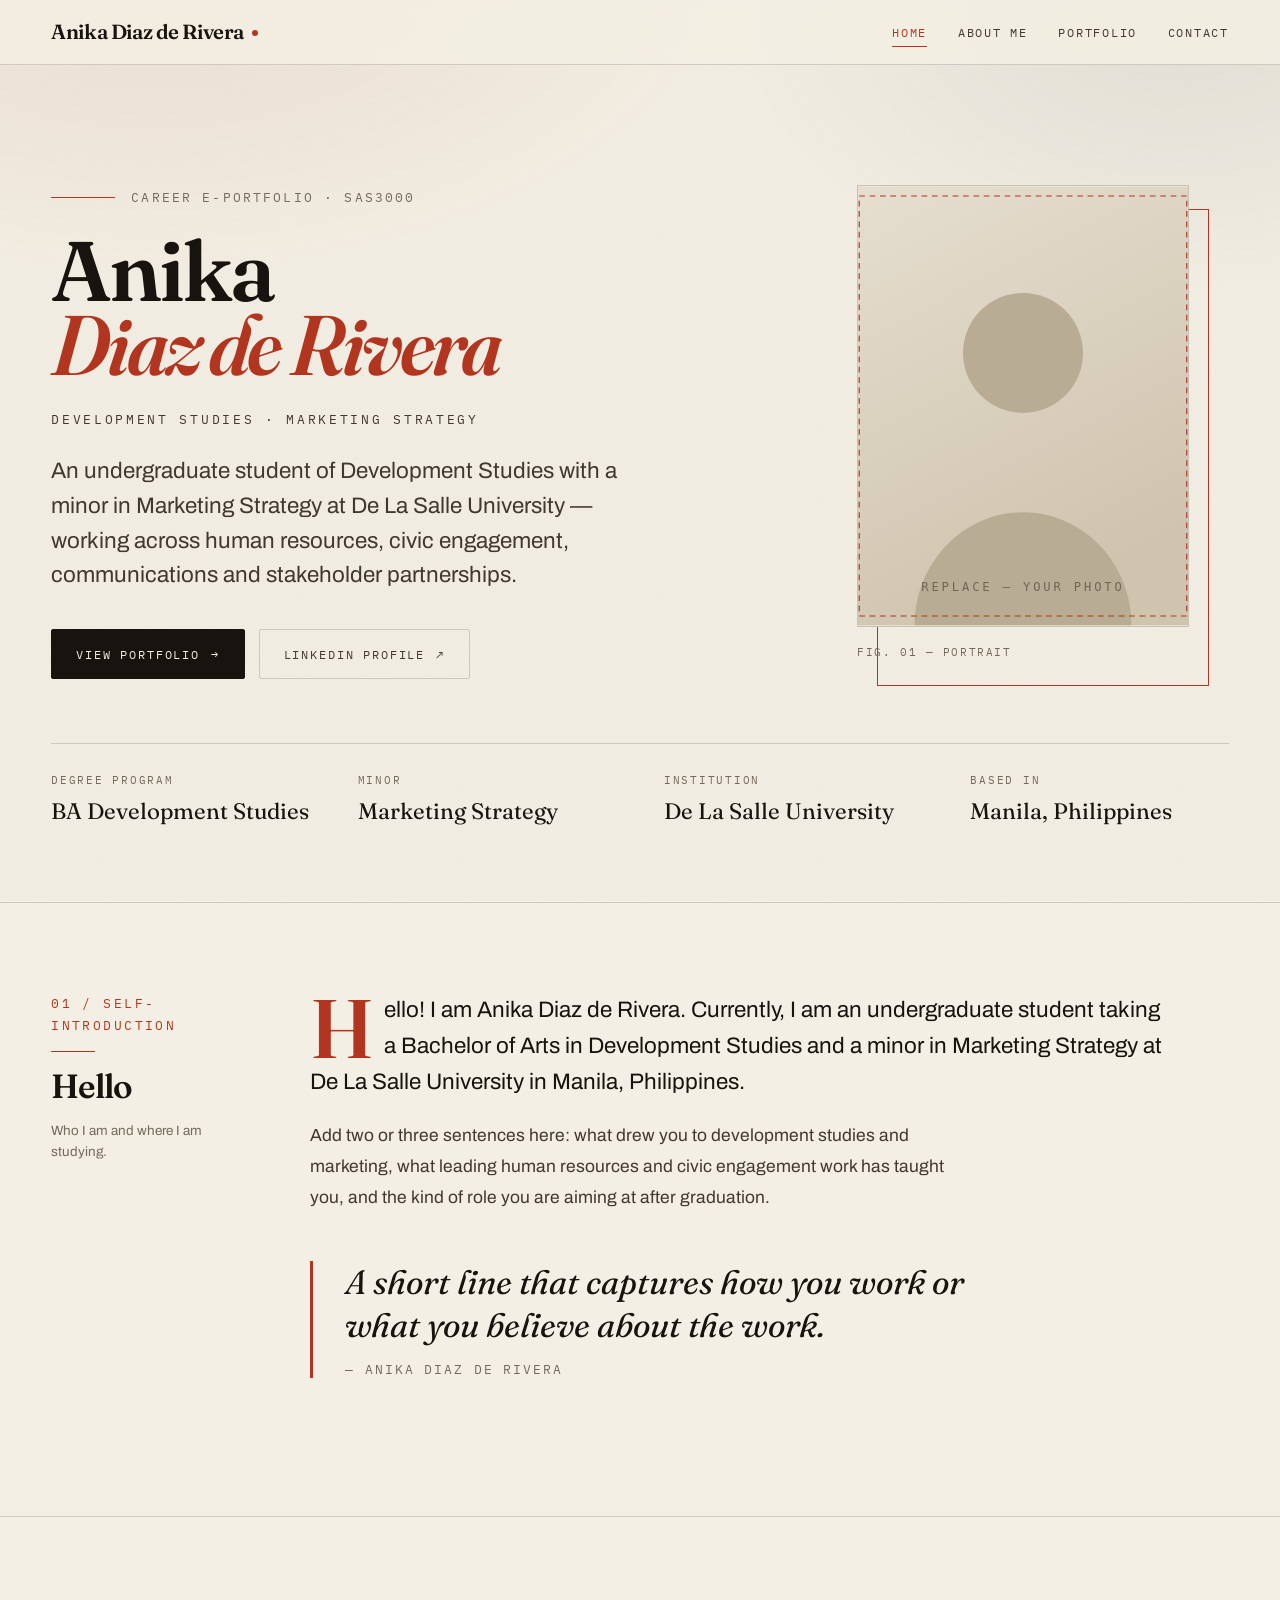
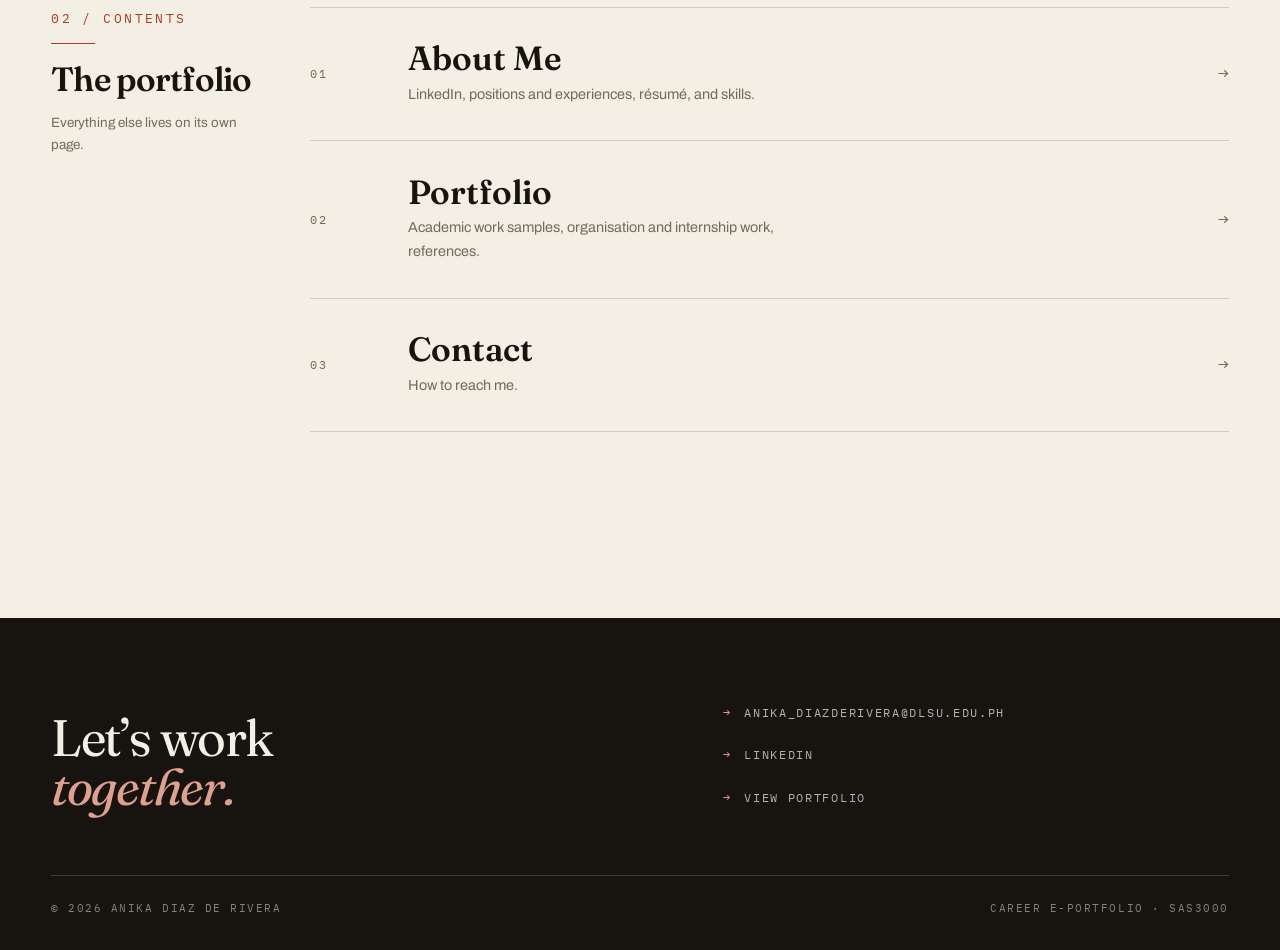
==== index.html @ 8927ca14 "Rebuild around Anika's real content Restructures the site to the four sections of the source documen" ====
<!DOCTYPE html>
<html lang="en" class="no-js">
<head>
  <meta charset="utf-8">
  <meta name="viewport" content="width=device-width, initial-scale=1">
  <title>Anika Diaz de Rivera — Career e-Portfolio</title>
  <meta name="description" content="Career e-Portfolio of Anika Diaz de Rivera — Development Studies and Marketing Strategy, De La Salle University Manila.">
  <link rel="icon" href="assets/img/favicon.svg" type="image/svg+xml">
  <link rel="preconnect" href="https://fonts.googleapis.com">
  <link rel="preconnect" href="https://fonts.gstatic.com" crossorigin>
  <link href="https://fonts.googleapis.com/css2?family=Archivo:wght@400;500;600&family=Fraunces:ital,opsz,wght@0,9..144,400..700;1,9..144,400..700&family=IBM+Plex+Mono:wght@400;500&display=swap" rel="stylesheet">
  <link rel="stylesheet" href="styles.css">
  <script>document.documentElement.classList.remove('no-js');</script>
</head>
<body>
  <a class="skip-link" href="#main">Skip to content</a>

  <!-- ── MASTHEAD — identical on all 4 pages. Edit here, then copy into the others. ── -->
  <header class="masthead">
    <div class="shell masthead-inner">
      <a class="wordmark" href="index.html">Anika Diaz de Rivera<span></span></a>

      <button class="nav-toggle" type="button" aria-expanded="false" aria-controls="site-nav">
        <span class="nav-toggle-bars" aria-hidden="true"></span>Menu
      </button>

      <nav class="site-nav" id="site-nav" aria-label="Primary">
        <ul class="nav-list">
          <li><a href="index.html" aria-current="page">Home</a></li>
          <li><a href="about.html">About Me</a></li>
          <li><a href="portfolio.html">Portfolio</a></li>
          <li><a href="contact.html">Contact</a></li>
        </ul>
      </nav>
    </div>
  </header>

  <main id="main">

    <!-- ── HERO ────────────────────────────────────────────────────────────── -->
    <section class="hero">
      <div class="shell">
        <div class="hero-grid">
          <div>
            <p class="hero-eyebrow mono load-in" style="--d:.05s">Career e-Portfolio · SAS3000</p>

            <h1 class="hero-title load-in" style="--d:.15s">
              Anika
              <em>Diaz de Rivera</em>
            </h1>

            <!-- REPLACE (optional): if you have a target role or industry, name it here -->
            <p class="hero-role load-in" style="--d:.25s">Development Studies · Marketing Strategy</p>

            <p class="hero-lede load-in" style="--d:.33s">
              An undergraduate student of Development Studies with a minor in Marketing
              Strategy at De La Salle University — working across human resources, civic
              engagement, communications and stakeholder partnerships.
            </p>

            <div class="hero-actions load-in" style="--d:.41s">
              <a class="btn btn-primary" href="portfolio.html">
                View Portfolio <span class="btn-arrow" aria-hidden="true">→</span>
              </a>
              <a class="btn btn-ghost" href="https://www.linkedin.com/in/anika-diaz-de-rivera-22b3412a9/" target="_blank" rel="noopener">
                LinkedIn Profile <span class="btn-arrow" aria-hidden="true">↗</span>
              </a>
            </div>
          </div>

          <figure class="hero-figure load-in" style="--d:.5s">
            <!-- REPLACE: swap src for your photo, e.g. assets/img/anika.jpg -->
            <img src="assets/img/portrait.svg" alt="Portrait of Anika Diaz de Rivera">
            <figcaption>Fig. 01 — Portrait</figcaption>
          </figure>
        </div>

        <dl class="hero-meta load-in" style="--d:.6s">
          <div>
            <dt>Degree Program</dt>
            <dd>BA Development Studies</dd>
          </div>
          <div>
            <dt>Minor</dt>
            <dd>Marketing Strategy</dd>
          </div>
          <div>
            <dt>Institution</dt>
            <dd>De La Salle University</dd>
          </div>
          <div>
            <dt>Based In</dt>
            <dd>Manila, Philippines</dd>
          </div>
        </dl>
      </div>
    </section>

    <!-- ── 01 SELF-INTRODUCTION ────────────────────────────────────────────── -->
    <section class="band" id="about">
      <div class="shell band-grid">
        <div class="band-rail reveal">
          <span class="band-index">01 / Self-Introduction</span>
          <h2 class="band-title">Hello</h2>
          <p class="band-note">Who I am and where I am studying.</p>
        </div>

        <div class="prose reveal" style="--d:.1s">
          <p class="prose-lead">
            Hello! I am Anika Diaz de Rivera. Currently, I am an undergraduate student
            taking a Bachelor of Arts in Development Studies and a minor in Marketing
            Strategy at De La Salle University in Manila, Philippines.
          </p>

          <!-- REPLACE: two or three sentences would strengthen this a lot —
               what drew you to development studies, what you have learned from
               leading HR and civics work, and what you are aiming at next.
               Delete this paragraph if you would rather keep the intro short. -->
          <p>
            Add two or three sentences here: what drew you to development studies and
            marketing, what leading human resources and civic engagement work has taught
            you, and the kind of role you are aiming at after graduation.
          </p>

          <blockquote class="pull-quote">
            <!-- REPLACE (optional): a line you would want an employer to remember.
                 Delete this whole blockquote if you would rather not have one. -->
            A short line that captures how you work or what you believe about the work.
            <cite>— Anika Diaz de Rivera</cite>
          </blockquote>
        </div>
      </div>
    </section>

    <!-- ── 02 CONTENTS ─────────────────────────────────────────────────────── -->
    <section class="band" id="contents">
      <div class="shell band-grid">
        <div class="band-rail reveal">
          <span class="band-index">02 / Contents</span>
          <h2 class="band-title">The portfolio</h2>
          <p class="band-note">Everything else lives on its own page.</p>
        </div>

        <div class="reveal" style="--d:.1s">
          <ul class="index-list">
            <li>
              <a class="index-link" href="about.html">
                <span class="index-num">01</span>
                <span class="index-body">
                  <span class="index-title">About Me</span>
                  <span class="index-desc">LinkedIn, positions and experiences, résumé, and skills.</span>
                </span>
                <span class="index-arrow" aria-hidden="true">→</span>
              </a>
            </li>
            <li>
              <a class="index-link" href="portfolio.html">
                <span class="index-num">02</span>
                <span class="index-body">
                  <span class="index-title">Portfolio</span>
                  <span class="index-desc">Academic work samples, organisation and internship work, references.</span>
                </span>
                <span class="index-arrow" aria-hidden="true">→</span>
              </a>
            </li>
            <li>
              <a class="index-link" href="contact.html">
                <span class="index-num">03</span>
                <span class="index-body">
                  <span class="index-title">Contact</span>
                  <span class="index-desc">How to reach me.</span>
                </span>
                <span class="index-arrow" aria-hidden="true">→</span>
              </a>
            </li>
          </ul>
        </div>
      </div>
    </section>

  </main>

  <!-- ── FOOTER — identical on all 4 pages. ──────────────────────────────── -->
  <footer class="site-footer">
    <div class="shell">
      <div class="footer-grid">
        <p class="footer-title">Let&rsquo;s work<br><em>together.</em></p>
        <ul class="footer-links">
          <li><a href="mailto:anika_diazderivera@dlsu.edu.ph">anika_diazderivera@dlsu.edu.ph</a></li>
          <li><a href="https://www.linkedin.com/in/anika-diaz-de-rivera-22b3412a9/" target="_blank" rel="noopener">LinkedIn</a></li>
          <li><a href="portfolio.html">View Portfolio</a></li>
        </ul>
      </div>
      <div class="colophon">
        <span>© <span data-year>2026</span> Anika Diaz de Rivera</span>
        <span>Career e-Portfolio · SAS3000</span>
      </div>
    </div>
  </footer>

  <script src="main.js"></script>
</body>
</html>
---- styles.css ----
/* ==========================================================================
   Career e-Portfolio — editorial / magazine
   Single stylesheet. Class names kebab-case.
   Sections: 1 tokens · 2 reset · 3 typography · 4 layout · 5 masthead
             6 hero · 7 sections · 8 components · 9 gallery · 10 lightbox
             11 footer · 12 motion · 13 responsive · 14 print
   ========================================================================== */

/* 1 — TOKENS ============================================================== */

:root {
  /* paper & ink */
  --paper:        #f4efe4;
  --paper-2:      #ece5d6;
  --paper-3:      #e0d7c4;
  --ink:          #17140f;
  --ink-2:        #3f3930;
  --ink-3:        #736a5c;
  --rule:         rgba(23, 20, 15, 0.16);
  --rule-soft:    rgba(23, 20, 15, 0.08);

  /* accents */
  --accent:       #b2361f;
  --accent-deep:  #7f2113;
  --marine:       #1d3b45;

  /* type */
  --font-display: 'Fraunces', 'Iowan Old Style', 'Palatino Linotype', Georgia, serif;
  --font-body:    'Archivo', 'Helvetica Neue', 'Segoe UI', sans-serif;
  --font-mono:    'IBM Plex Mono', ui-monospace, 'Cascadia Mono', Consolas, monospace;

  --step--1: clamp(0.78rem, 0.76rem + 0.1vw, 0.84rem);
  --step-0:  clamp(1rem, 0.97rem + 0.16vw, 1.09rem);
  --step-1:  clamp(1.18rem, 1.1rem + 0.4vw, 1.4rem);
  --step-2:  clamp(1.5rem, 1.3rem + 1vw, 2.1rem);
  --step-3:  clamp(2rem, 1.6rem + 2vw, 3.3rem);
  --step-4:  clamp(2.6rem, 1.6rem + 4.6vw, 5.4rem);

  /* space */
  --gutter:   clamp(1.25rem, 4vw, 4rem);
  --band:     clamp(3.25rem, 7vw, 6rem);
  --shell:    76rem;

  --ease: cubic-bezier(0.2, 0.7, 0.2, 1);
}

/* 2 — RESET =============================================================== */

*,
*::before,
*::after { box-sizing: border-box; }

html { -webkit-text-size-adjust: 100%; scroll-behavior: smooth; }

body {
  margin: 0;
  background-color: var(--paper);
  color: var(--ink);
  font-family: var(--font-body);
  font-size: var(--step-0);
  line-height: 1.65;
  font-synthesis-weight: none;
  -webkit-font-smoothing: antialiased;
  overflow-x: hidden;
}

/* paper grain + a warm wash behind the top of every page */
body::before {
  content: '';
  position: fixed;
  inset: 0;
  z-index: 0;
  pointer-events: none;
  opacity: 0.5;
  mix-blend-mode: multiply;
  background-image: url("data:image/svg+xml,%3Csvg xmlns='http://www.w3.org/2000/svg' width='180' height='180'%3E%3Cfilter id='n'%3E%3CfeTurbulence type='fractalNoise' baseFrequency='0.85' numOctaves='3'/%3E%3CfeColorMatrix type='saturate' values='0'/%3E%3C/filter%3E%3Crect width='180' height='180' filter='url(%23n)' opacity='0.16'/%3E%3C/svg%3E");
}

body::after {
  content: '';
  position: absolute;
  top: 0;
  left: 0;
  right: 0;
  height: 60vh;
  z-index: 0;
  pointer-events: none;
  background:
    radial-gradient(58rem 32rem at 12% -8%, rgba(178, 54, 31, 0.09), transparent 62%),
    radial-gradient(46rem 28rem at 92% 4%, rgba(29, 59, 69, 0.08), transparent 60%);
}

img, svg { display: block; max-width: 100%; height: auto; }

button { font: inherit; color: inherit; }

:focus-visible {
  outline: 2px solid var(--accent);
  outline-offset: 3px;
}

::selection { background: var(--accent); color: var(--paper); }

.skip-link {
  position: absolute;
  left: -9999px;
  top: 0;
  z-index: 100;
  padding: 0.75rem 1.25rem;
  background: var(--ink);
  color: var(--paper);
  font-family: var(--font-mono);
  font-size: var(--step--1);
}

.skip-link:focus { left: 0.5rem; top: 0.5rem; }

.visually-hidden {
  position: absolute;
  width: 1px;
  height: 1px;
  margin: -1px;
  padding: 0;
  overflow: hidden;
  clip: rect(0 0 0 0);
  white-space: nowrap;
}

/* 3 — TYPOGRAPHY ========================================================== */

h1, h2, h3, h4 {
  margin: 0;
  font-family: var(--font-display);
  font-weight: 600;
  font-variation-settings: 'SOFT' 0, 'WONK' 1, 'opsz' 40;
  line-height: 1.02;
  letter-spacing: -0.022em;
  text-wrap: balance;
}

p { margin: 0; }

a { color: inherit; }

.mono {
  font-family: var(--font-mono);
  font-size: var(--step--1);
  letter-spacing: 0.16em;
  text-transform: uppercase;
}

.prose p {
  max-width: 66ch;
  color: var(--ink-2);
  line-height: 1.78;
}

.prose p + p { margin-top: 1.15em; }

.prose-lead {
  font-size: var(--step-1);
  color: var(--ink) !important;
  line-height: 1.6 !important;
}

.prose-lead::first-letter {
  float: left;
  margin: 0.06em 0.12em 0 0;
  font-family: var(--font-display);
  font-size: 3.7em;
  line-height: 0.76;
  font-weight: 600;
  color: var(--accent);
}

.pull-quote {
  margin: clamp(2rem, 4vw, 3rem) 0;
  padding-left: clamp(1.25rem, 2.5vw, 2rem);
  border-left: 3px solid var(--accent);
  font-family: var(--font-display);
  font-style: italic;
  font-size: var(--step-2);
  line-height: 1.28;
  color: var(--ink);
  max-width: 30ch;
}

.pull-quote cite {
  display: block;
  margin-top: 0.9rem;
  font: inherit;
  font-family: var(--font-mono);
  font-style: normal;
  font-size: var(--step--1);
  letter-spacing: 0.14em;
  text-transform: uppercase;
  color: var(--ink-3);
}

/* 4 — LAYOUT ============================================================== */

.shell {
  position: relative;
  z-index: 1;
  width: min(var(--shell), 100% - (var(--gutter) * 2));
  margin-inline: auto;
}

main { position: relative; z-index: 1; display: block; }

.band {
  padding-block: var(--band);
  border-top: 1px solid var(--rule);
}

.band:first-of-type { border-top: 0; }

/* label rail + content, the recurring editorial two-column */
.band-grid {
  display: grid;
  grid-template-columns: minmax(0, 13rem) minmax(0, 1fr);
  gap: clamp(1.75rem, 4vw, 4.5rem);
  align-items: start;
}

.band-rail { position: sticky; top: 6.5rem; }

.band-index {
  display: block;
  font-family: var(--font-mono);
  font-size: var(--step--1);
  letter-spacing: 0.18em;
  text-transform: uppercase;
  color: var(--accent);
}

.band-index::after {
  content: '';
  display: block;
  width: 2.75rem;
  height: 1px;
  margin-top: 0.9rem;
  background: var(--accent);
}

.band-title {
  margin-top: 1.1rem;
  font-size: var(--step-2);
  color: var(--ink);
}

.band-note {
  margin-top: 1rem;
  font-size: var(--step--1);
  line-height: 1.6;
  color: var(--ink-3);
  max-width: 24ch;
}

/* full-width section header, used where a sticky rail would crowd the content */
.band-head { margin-bottom: clamp(1.75rem, 4vw, 3rem); }

.band-head .band-title { font-size: var(--step-3); max-width: 20ch; }

.band-head .band-note { max-width: 54ch; font-size: 0.95rem; }

/* 5 — MASTHEAD ============================================================ */

.masthead {
  position: sticky;
  top: 0;
  z-index: 40;
  border-bottom: 1px solid var(--rule);
  background: rgba(244, 239, 228, 0.86);
  backdrop-filter: blur(10px) saturate(1.2);
  -webkit-backdrop-filter: blur(10px) saturate(1.2);
}

.masthead-inner {
  display: flex;
  align-items: center;
  justify-content: space-between;
  gap: 1.5rem;
  padding-block: 0.95rem;
}

.wordmark {
  display: inline-flex;
  align-items: baseline;
  gap: 0.5rem;
  font-family: var(--font-display);
  font-size: 1.28rem;
  font-weight: 600;
  letter-spacing: -0.02em;
  text-decoration: none;
  white-space: nowrap;
}

.wordmark span {
  width: 6px;
  height: 6px;
  border-radius: 50%;
  background: var(--accent);
  transform: translateY(-0.15em);
  transition: transform 0.4s var(--ease);
}

.wordmark:hover span { transform: translateY(-0.15em) scale(1.9); }

.nav-list {
  display: flex;
  align-items: center;
  gap: clamp(1rem, 2.4vw, 2.1rem);
  margin: 0;
  padding: 0;
  list-style: none;
}

.nav-list a {
  position: relative;
  display: inline-block;
  padding-block: 0.35rem;
  font-family: var(--font-mono);
  font-size: 0.72rem;
  letter-spacing: 0.15em;
  text-transform: uppercase;
  text-decoration: none;
  color: var(--ink-2);
  transition: color 0.3s var(--ease);
}

.nav-list a::after {
  content: '';
  position: absolute;
  left: 0;
  bottom: 0;
  width: 100%;
  height: 1px;
  background: var(--accent);
  transform: scaleX(0);
  transform-origin: right;
  transition: transform 0.4s var(--ease);
}

.nav-list a:hover { color: var(--ink); }
.nav-list a:hover::after { transform: scaleX(1); transform-origin: left; }

.nav-list a[aria-current='page'] { color: var(--accent); }
.nav-list a[aria-current='page']::after { transform: scaleX(1); }

.nav-toggle {
  display: none;
  align-items: center;
  gap: 0.6rem;
  padding: 0.5rem 0.85rem;
  border: 1px solid var(--rule);
  border-radius: 2px;
  background: transparent;
  font-family: var(--font-mono);
  font-size: 0.7rem;
  letter-spacing: 0.15em;
  text-transform: uppercase;
  cursor: pointer;
}

.nav-toggle-bars {
  position: relative;
  width: 16px;
  height: 9px;
  flex: none;
}

.nav-toggle-bars::before,
.nav-toggle-bars::after {
  content: '';
  position: absolute;
  left: 0;
  width: 100%;
  height: 1.5px;
  background: var(--ink);
  transition: transform 0.35s var(--ease);
}

.nav-toggle-bars::before { top: 0; }
.nav-toggle-bars::after  { bottom: 0; }

.nav-toggle[aria-expanded='true'] .nav-toggle-bars::before { transform: translateY(3.75px) rotate(45deg); }
.nav-toggle[aria-expanded='true'] .nav-toggle-bars::after  { transform: translateY(-3.75px) rotate(-45deg); }

/* 6 — HERO ================================================================ */

.hero { padding-block: clamp(3rem, 8vw, 6.5rem) clamp(2.5rem, 6vw, 5rem); }

.hero-grid {
  display: grid;
  grid-template-columns: minmax(0, 1.45fr) minmax(0, 0.85fr);
  gap: clamp(2rem, 5vw, 4.5rem);
  align-items: end;
}

.hero-eyebrow {
  display: flex;
  align-items: center;
  gap: 1rem;
  color: var(--ink-3);
}

.hero-eyebrow::before {
  content: '';
  width: clamp(2rem, 5vw, 4rem);
  height: 1px;
  background: var(--accent);
  flex: none;
}

.hero-title {
  margin-top: 1.6rem;
  font-size: var(--step-4);
  line-height: 0.88;
  letter-spacing: -0.035em;
}

.hero-title em {
  display: block;
  font-style: italic;
  color: var(--accent);
  font-variation-settings: 'SOFT' 20, 'WONK' 1, 'opsz' 144;
}

.hero-role {
  margin-top: 1.6rem;
  font-family: var(--font-mono);
  font-size: var(--step--1);
  letter-spacing: 0.2em;
  text-transform: uppercase;
  color: var(--ink-2);
}

.hero-lede {
  margin-top: 1.5rem;
  max-width: 46ch;
  font-size: var(--step-1);
  line-height: 1.55;
  color: var(--ink-2);
}

.hero-actions {
  display: flex;
  flex-wrap: wrap;
  gap: 0.85rem;
  margin-top: 2.25rem;
}

.hero-figure { position: relative; }

.hero-figure::before {
  content: '';
  position: absolute;
  inset: 1.5rem -1.25rem -1.5rem 1.25rem;
  border: 1px solid var(--accent);
  z-index: 0;
}

.hero-figure img {
  position: relative;
  z-index: 1;
  width: 100%;
  aspect-ratio: 3 / 4;
  object-fit: cover;
  border: 1px solid var(--rule);
  background: var(--paper-2);
}

.hero-figure figcaption {
  position: relative;
  z-index: 1;
  margin-top: 1rem;
  font-family: var(--font-mono);
  font-size: 0.7rem;
  letter-spacing: 0.14em;
  text-transform: uppercase;
  color: var(--ink-3);
}

/* the ticker rule under the hero */
.hero-meta {
  display: grid;
  grid-template-columns: repeat(auto-fit, minmax(11rem, 1fr));
  gap: 1.5rem clamp(1.5rem, 4vw, 3rem);
  margin: clamp(2.5rem, 6vw, 4rem) 0 0;
  padding-top: 1.75rem;
  border-top: 1px solid var(--rule);
}

.hero-meta dt {
  font-family: var(--font-mono);
  font-size: 0.68rem;
  letter-spacing: 0.16em;
  text-transform: uppercase;
  color: var(--ink-3);
}

.hero-meta dd {
  margin: 0.5rem 0 0;
  font-family: var(--font-display);
  font-size: var(--step-1);
  line-height: 1.2;
}

/* 7 — PAGE HEADERS (interior pages) ======================================= */

.page-head {
  padding-block: clamp(2.75rem, 7vw, 5rem) clamp(2rem, 4vw, 3rem);
  border-bottom: 1px solid var(--rule);
}

.page-head-title {
  margin-top: 1.4rem;
  font-size: var(--step-3);
  max-width: 18ch;
}

.page-head-lede {
  margin-top: 1.5rem;
  max-width: 58ch;
  font-size: var(--step-1);
  line-height: 1.55;
  color: var(--ink-2);
}

.page-head-actions {
  display: flex;
  flex-wrap: wrap;
  gap: 0.85rem;
  margin-top: 2rem;
}

/* 8 — COMPONENTS ========================================================== */

.btn {
  display: inline-flex;
  align-items: center;
  gap: 0.7rem;
  padding: 0.9rem 1.5rem;
  border: 1px solid var(--ink);
  border-radius: 2px;
  background: transparent;
  font-family: var(--font-mono);
  font-size: 0.72rem;
  letter-spacing: 0.16em;
  text-transform: uppercase;
  text-decoration: none;
  cursor: pointer;
  transition: background-color 0.35s var(--ease), color 0.35s var(--ease),
              border-color 0.35s var(--ease), transform 0.35s var(--ease);
}

.btn:hover { transform: translateY(-2px); }

.btn-primary { background: var(--ink); color: var(--paper); }
.btn-primary:hover { background: var(--accent); border-color: var(--accent); }

.btn-ghost { border-color: var(--rule); color: var(--ink-2); }
.btn-ghost:hover { border-color: var(--ink); color: var(--ink); background: var(--paper-2); }

.btn-arrow { transition: transform 0.35s var(--ease); }
.btn:hover .btn-arrow { transform: translateX(4px); }

/* skills / strengths strip */
/* three across on desktop so six traits land as two full rows */
.trait-list {
  display: grid;
  grid-template-columns: 1fr;
  gap: 0;
  margin: 0;
  padding: 0;
  list-style: none;
  border-top: 1px solid var(--rule);
}

@media (min-width: 34rem) { .trait-list { grid-template-columns: repeat(2, 1fr); } }
@media (min-width: 62rem) { .trait-list { grid-template-columns: repeat(3, 1fr); } }

.trait-list li {
  padding: 1.5rem clamp(1rem, 2vw, 1.75rem) 1.75rem 0;
  border-bottom: 1px solid var(--rule);
}

.trait-num {
  font-family: var(--font-mono);
  font-size: 0.68rem;
  letter-spacing: 0.16em;
  color: var(--accent);
}

.trait-name {
  margin-top: 0.6rem;
  font-family: var(--font-display);
  font-size: var(--step-1);
  font-weight: 600;
}

.trait-desc {
  margin-top: 0.5rem;
  font-size: 0.92rem;
  line-height: 1.6;
  color: var(--ink-3);
}

/* big numbered contents index */
.index-list {
  margin: 0;
  padding: 0;
  list-style: none;
  border-top: 1px solid var(--rule);
}

.index-link {
  position: relative;
  display: grid;
  grid-template-columns: 4.5rem minmax(0, 1fr) auto;
  align-items: center;
  gap: clamp(0.75rem, 2vw, 2rem);
  padding: clamp(1.4rem, 3vw, 2.1rem) 0;
  border-bottom: 1px solid var(--rule);
  text-decoration: none;
  overflow: hidden;
}

.index-link::before {
  content: '';
  position: absolute;
  inset: 0;
  background: var(--paper-2);
  transform: scaleY(0);
  transform-origin: bottom;
  transition: transform 0.45s var(--ease);
  z-index: -1;
}

.index-link:hover::before { transform: scaleY(1); }

.index-num {
  font-family: var(--font-mono);
  font-size: 0.72rem;
  letter-spacing: 0.14em;
  color: var(--ink-3);
  transition: color 0.35s var(--ease);
}

.index-body { min-width: 0; }

.index-title {
  display: block;
  font-family: var(--font-display);
  font-size: var(--step-2);
  font-weight: 600;
  line-height: 1.05;
  transition: transform 0.45s var(--ease), color 0.35s var(--ease);
}

.index-desc {
  display: block;
  margin-top: 0.4rem;
  max-width: 52ch;
  font-size: 0.9rem;
  color: var(--ink-3);
  transition: transform 0.45s var(--ease);
}

.index-arrow {
  font-family: var(--font-mono);
  font-size: 1.1rem;
  color: var(--ink-3);
  transition: transform 0.45s var(--ease), color 0.35s var(--ease);
}

.index-link:hover .index-title { transform: translateX(0.65rem); color: var(--accent); }
.index-link:hover .index-desc  { transform: translateX(0.65rem); }
.index-link:hover .index-num   { color: var(--accent); }
.index-link:hover .index-arrow { transform: translateX(0.5rem); color: var(--accent); }

/* resume entries */
.entry-list { display: grid; gap: 0; }

.entry {
  display: grid;
  grid-template-columns: minmax(0, 9rem) minmax(0, 1fr);
  gap: clamp(0.75rem, 2vw, 2.5rem);
  padding-block: clamp(1.5rem, 3vw, 2.1rem);
  border-top: 1px solid var(--rule-soft);
}

.entry:first-child { border-top: 0; padding-top: 0; }

.entry-when {
  font-family: var(--font-mono);
  font-size: 0.72rem;
  letter-spacing: 0.12em;
  text-transform: uppercase;
  color: var(--ink-3);
  padding-top: 0.35rem;
}

.entry-title {
  font-family: var(--font-display);
  font-size: var(--step-1);
  font-weight: 600;
  line-height: 1.15;
}

.entry-org {
  margin-top: 0.35rem;
  font-size: 0.92rem;
  color: var(--accent);
  letter-spacing: 0.01em;
}

.entry-body { margin-top: 0.85rem; }

.entry-body ul {
  margin: 0;
  padding-left: 1.1rem;
  color: var(--ink-2);
  font-size: 0.96rem;
  line-height: 1.7;
}

.entry-body li { margin-top: 0.4rem; }
.entry-body li:first-child { margin-top: 0; }

/* organisation blocks — one per org, roles nested inside */
.org {
  padding-block: clamp(1.75rem, 3.5vw, 2.5rem);
  border-top: 1px solid var(--rule);
}

.org:first-child { border-top: 0; padding-top: 0; }

.org-head {
  display: flex;
  flex-wrap: wrap;
  align-items: baseline;
  justify-content: space-between;
  gap: 0.5rem 1.5rem;
}

.org-name {
  font-family: var(--font-display);
  font-size: var(--step-2);
  font-weight: 600;
  line-height: 1.1;
}

.org-kind {
  font-family: var(--font-mono);
  font-size: 0.68rem;
  letter-spacing: 0.16em;
  text-transform: uppercase;
  color: var(--accent);
}

.org-roles { margin-top: clamp(1rem, 2vw, 1.5rem); }

/* contact page — oversized link list */
.contact-list {
  margin: 0;
  padding: 0;
  list-style: none;
  border-top: 1px solid var(--rule);
}

.contact-list a,
.contact-list .contact-static {
  display: flex;
  flex-wrap: wrap;
  align-items: baseline;
  justify-content: space-between;
  gap: 0.35rem 1.5rem;
  padding-block: clamp(1.25rem, 3vw, 2rem);
  border-bottom: 1px solid var(--rule);
  font-family: var(--font-display);
  font-size: var(--step-2);
  line-height: 1.15;
  text-decoration: none;
  word-break: break-word;
  transition: color 0.35s var(--ease), padding-left 0.45s var(--ease);
}

.contact-list a:hover {
  color: var(--accent);
  padding-left: 0.75rem;
}

.contact-kind {
  font-family: var(--font-mono);
  font-size: 0.68rem;
  letter-spacing: 0.16em;
  text-transform: uppercase;
  color: var(--ink-3);
  flex: none;
}

/* tag row */
.tag-row {
  display: flex;
  flex-wrap: wrap;
  gap: 0.5rem;
  margin: 0;
  padding: 0;
  list-style: none;
}

.tag {
  display: inline-block;
  padding: 0.35rem 0.85rem;
  border: 1px solid var(--rule);
  border-radius: 999px;
  font-family: var(--font-mono);
  font-size: 0.68rem;
  letter-spacing: 0.12em;
  text-transform: uppercase;
  color: var(--ink-2);
  background: rgba(255, 255, 255, 0.4);
}

/* reference cards */
.card-grid {
  display: grid;
  grid-template-columns: repeat(auto-fit, minmax(17rem, 1fr));
  gap: clamp(1rem, 2.5vw, 1.75rem);
}

.card {
  display: flex;
  flex-direction: column;
  padding: clamp(1.4rem, 3vw, 2rem);
  border: 1px solid var(--rule);
  border-radius: 3px;
  background: rgba(255, 255, 255, 0.45);
  transition: transform 0.4s var(--ease), box-shadow 0.4s var(--ease), border-color 0.4s var(--ease);
}

.card:hover {
  transform: translateY(-4px);
  border-color: var(--ink);
  box-shadow: 14px 14px 0 -2px rgba(23, 20, 15, 0.08);
}

.card-kicker {
  font-family: var(--font-mono);
  font-size: 0.68rem;
  letter-spacing: 0.16em;
  text-transform: uppercase;
  color: var(--accent);
}

.card-name {
  margin-top: 1rem;
  font-family: var(--font-display);
  font-size: var(--step-1);
  font-weight: 600;
  line-height: 1.15;
}

.card-role {
  margin-top: 0.4rem;
  font-size: 0.92rem;
  color: var(--ink-2);
}

.card-meta {
  margin: 1.25rem 0 0;
  padding-top: 1.1rem;
  border-top: 1px solid var(--rule-soft);
  display: grid;
  gap: 0.45rem;
  font-size: 0.86rem;
  color: var(--ink-3);
}

.card-meta dt,
.card-meta dd { margin: 0; }

.card-meta a { color: var(--marine); text-underline-offset: 3px; }

/* testimonial */
.testimonial {
  display: grid;
  grid-template-columns: minmax(0, 1fr) minmax(0, 15rem);
  gap: clamp(1.5rem, 4vw, 3rem);
  align-items: center;
  padding-block: clamp(2rem, 4vw, 3rem);
  border-top: 1px solid var(--rule);
}

.testimonial-quote {
  font-family: var(--font-display);
  font-size: var(--step-2);
  font-style: italic;
  line-height: 1.3;
  color: var(--ink);
}

.testimonial-quote::before {
  content: '\201C';
  color: var(--accent);
}

.testimonial-quote::after { content: '\201D'; color: var(--accent); }

.testimonial-by {
  margin-top: 1.25rem;
  font-family: var(--font-mono);
  font-size: 0.72rem;
  letter-spacing: 0.14em;
  text-transform: uppercase;
  color: var(--ink-3);
}

.testimonial figure { margin: 0; }

.testimonial img {
  width: 100%;
  aspect-ratio: 3 / 4;
  object-fit: cover;
  border: 1px solid var(--rule);
  background: var(--paper-2);
}

/* callout for the replace-me instructions */
.callout {
  margin-top: clamp(2rem, 4vw, 3rem);
  padding: 1.1rem 1.35rem;
  border: 1px dashed var(--accent);
  border-radius: 3px;
  background: rgba(178, 54, 31, 0.05);
  font-family: var(--font-mono);
  font-size: 0.74rem;
  line-height: 1.7;
  letter-spacing: 0.03em;
  color: var(--accent-deep);
}

/* 9 — GALLERY ============================================================= */

.gallery {
  display: grid;
  grid-template-columns: repeat(12, 1fr);
  gap: clamp(1.5rem, 3.5vw, 3rem) clamp(1.25rem, 3vw, 2.5rem);
}

.gallery-item { grid-column: span 6; margin: 0; }

/* magazine rhythm: alternate wide / narrow and drop every other one */
.gallery-item:nth-child(4n + 1) { grid-column: span 7; }
.gallery-item:nth-child(4n + 2) { grid-column: span 5; margin-top: clamp(1.5rem, 5vw, 4rem); }
.gallery-item:nth-child(4n + 3) { grid-column: span 5; }
.gallery-item:nth-child(4n + 4) { grid-column: span 7; margin-top: clamp(1.5rem, 5vw, 4rem); }

.figure-frame {
  position: relative;
  display: block;
  width: 100%;
  padding: 0;
  border: 1px solid var(--rule);
  background: var(--paper-2);
  overflow: hidden;
  cursor: zoom-in;
}

.figure-frame img {
  width: 100%;
  aspect-ratio: 4 / 3;
  object-fit: cover;
  transition: transform 0.6s var(--ease), filter 0.6s var(--ease);
}

.gallery-item:nth-child(4n + 2) .figure-frame img,
.gallery-item:nth-child(4n + 3) .figure-frame img { aspect-ratio: 3 / 4; }

.figure-frame::after {
  content: 'VIEW';
  position: absolute;
  right: 0;
  bottom: 0;
  padding: 0.55rem 0.95rem;
  background: var(--ink);
  color: var(--paper);
  font-family: var(--font-mono);
  font-size: 0.66rem;
  letter-spacing: 0.18em;
  transform: translateY(100%);
  transition: transform 0.4s var(--ease);
}

.figure-frame:hover img { transform: scale(1.035); }
.figure-frame:hover::after,
.figure-frame:focus-visible::after { transform: translateY(0); }

.gallery-caption { margin-top: 1.1rem; }

.gallery-kicker {
  display: flex;
  align-items: baseline;
  gap: 0.75rem;
  font-family: var(--font-mono);
  font-size: 0.68rem;
  letter-spacing: 0.16em;
  text-transform: uppercase;
  color: var(--ink-3);
}

.gallery-kicker b { color: var(--accent); font-weight: 400; }

.gallery-title {
  margin-top: 0.7rem;
  font-family: var(--font-display);
  font-size: var(--step-1);
  font-weight: 600;
  line-height: 1.15;
}

.gallery-desc {
  margin-top: 0.6rem;
  max-width: 46ch;
  font-size: 0.94rem;
  line-height: 1.7;
  color: var(--ink-2);
}

.gallery-link {
  display: inline-flex;
  align-items: center;
  gap: 0.5rem;
  margin-top: 0.9rem;
  font-family: var(--font-mono);
  font-size: 0.68rem;
  letter-spacing: 0.14em;
  text-transform: uppercase;
  color: var(--marine);
  text-decoration: none;
  border-bottom: 1px solid currentColor;
  padding-bottom: 2px;
  transition: color 0.3s var(--ease);
}

.gallery-link:hover { color: var(--accent); }

/* 10 — LIGHTBOX =========================================================== */

.lightbox {
  position: fixed;
  inset: 0;
  z-index: 90;
  display: grid;
  grid-template-rows: 1fr auto;
  place-items: center;
  gap: 1.25rem;
  padding: clamp(1.5rem, 5vw, 3.5rem);
  background: rgba(15, 13, 10, 0.94);
  animation: fade-in 0.3s var(--ease) both;
}

.lightbox[hidden] { display: none; }

.lightbox img {
  max-width: 100%;
  max-height: 76vh;
  object-fit: contain;
  border: 1px solid rgba(244, 239, 228, 0.2);
  animation: lightbox-in 0.45s var(--ease) both;
}

.lightbox-caption {
  font-family: var(--font-mono);
  font-size: 0.74rem;
  letter-spacing: 0.14em;
  text-transform: uppercase;
  color: rgba(244, 239, 228, 0.75);
  text-align: center;
  max-width: 60ch;
}

.lightbox-close {
  position: absolute;
  top: clamp(1rem, 3vw, 2rem);
  right: clamp(1rem, 3vw, 2rem);
  padding: 0.6rem 1rem;
  border: 1px solid rgba(244, 239, 228, 0.35);
  border-radius: 2px;
  background: transparent;
  color: var(--paper);
  font-family: var(--font-mono);
  font-size: 0.7rem;
  letter-spacing: 0.16em;
  cursor: pointer;
  transition: background-color 0.3s var(--ease), border-color 0.3s var(--ease);
}

.lightbox-close:hover { background: var(--accent); border-color: var(--accent); }

/* 11 — FOOTER ============================================================= */

.site-footer {
  position: relative;
  z-index: 1;
  margin-top: clamp(3rem, 8vw, 6rem);
  padding-block: clamp(3rem, 7vw, 5rem) 2rem;
  background: var(--ink);
  color: var(--paper);
}

.footer-grid {
  display: grid;
  grid-template-columns: minmax(0, 1.2fr) minmax(0, 1fr);
  gap: clamp(2rem, 5vw, 4rem);
  align-items: end;
}

.footer-title {
  font-family: var(--font-display);
  font-size: var(--step-3);
  line-height: 0.95;
  letter-spacing: -0.03em;
}

.footer-title em { font-style: italic; color: #e0a08e; }

.footer-links {
  display: grid;
  gap: 0.85rem;
  margin: 0;
  padding: 0;
  list-style: none;
}

.footer-links a {
  display: inline-flex;
  align-items: baseline;
  gap: 0.8rem;
  font-family: var(--font-mono);
  font-size: 0.76rem;
  letter-spacing: 0.14em;
  text-transform: uppercase;
  text-decoration: none;
  color: rgba(244, 239, 228, 0.72);
  transition: color 0.3s var(--ease), transform 0.3s var(--ease);
}

.footer-links a::before {
  content: '\2192';
  color: #e0a08e;
  transition: transform 0.3s var(--ease);
}

.footer-links a:hover { color: var(--paper); transform: translateX(3px); }

.colophon {
  display: flex;
  flex-wrap: wrap;
  justify-content: space-between;
  gap: 1rem;
  margin-top: clamp(2.5rem, 6vw, 4rem);
  padding-top: 1.5rem;
  border-top: 1px solid rgba(244, 239, 228, 0.18);
  font-family: var(--font-mono);
  font-size: 0.68rem;
  letter-spacing: 0.14em;
  text-transform: uppercase;
  color: rgba(244, 239, 228, 0.5);
}

/* 12 — MOTION ============================================================= */

@keyframes rise-in {
  from { opacity: 0; transform: translateY(22px); }
  to   { opacity: 1; transform: none; }
}

@keyframes fade-in {
  from { opacity: 0; }
  to   { opacity: 1; }
}

@keyframes lightbox-in {
  from { opacity: 0; transform: scale(0.97); }
  to   { opacity: 1; transform: none; }
}

/* orchestrated page load — stagger via inline --d */
.load-in {
  animation: rise-in 0.85s var(--ease) both;
  animation-delay: var(--d, 0s);
}

/* scroll reveals, switched on by main.js */
.reveal {
  opacity: 0;
  transform: translateY(20px);
  transition: opacity 0.75s var(--ease), transform 0.75s var(--ease);
  transition-delay: var(--d, 0s);
}

.reveal.is-visible { opacity: 1; transform: none; }

/* no JS? show everything */
.no-js .reveal { opacity: 1; transform: none; }

@media (prefers-reduced-motion: reduce) {
  html { scroll-behavior: auto; }

  *,
  *::before,
  *::after {
    animation-duration: 0.001ms !important;
    animation-delay: 0ms !important;
    transition-duration: 0.001ms !important;
    transition-delay: 0ms !important;
  }

  .reveal { opacity: 1; transform: none; }
}

/* 13 — RESPONSIVE ========================================================= */

@media (max-width: 60rem) {
  .hero-grid { grid-template-columns: 1fr; align-items: start; }
  .hero-figure { max-width: 22rem; }
  .hero-figure::before { inset: 1rem -0.9rem -1rem 0.9rem; }
  .band-grid { grid-template-columns: 1fr; }
  .band-rail { position: static; }
  .band-note { max-width: 46ch; }
  .footer-grid { grid-template-columns: 1fr; align-items: start; }
  .testimonial { grid-template-columns: 1fr; }
  .testimonial figure { max-width: 15rem; }
  .gallery-item,
  .gallery-item:nth-child(4n + 1),
  .gallery-item:nth-child(4n + 2),
  .gallery-item:nth-child(4n + 3),
  .gallery-item:nth-child(4n + 4) { grid-column: span 12; margin-top: 0; }
  .gallery-item .figure-frame img { aspect-ratio: 4 / 3 !important; }
}

@media (max-width: 53.75rem) {
  .nav-toggle { display: inline-flex; }

  .site-nav {
    position: absolute;
    left: 0;
    right: 0;
    top: 100%;
    background: var(--paper);
    border-bottom: 1px solid var(--rule);
    box-shadow: 0 18px 30px -22px rgba(23, 20, 15, 0.5);
    clip-path: inset(0 0 100% 0);
    transition: clip-path 0.4s var(--ease);
  }

  .site-nav.is-open { clip-path: inset(0 0 0 0); }

  .nav-list {
    flex-direction: column;
    align-items: stretch;
    gap: 0;
    padding: 0 var(--gutter) 1rem;
  }

  .nav-list li { border-top: 1px solid var(--rule-soft); }

  .nav-list a {
    display: block;
    padding-block: 1rem;
    font-size: 0.8rem;
  }

  .nav-list a::after { display: none; }
}

@media (max-width: 36rem) {
  .entry { grid-template-columns: 1fr; gap: 0.5rem; }
  .entry-when { padding-top: 0; }
  .index-link { grid-template-columns: 3rem minmax(0, 1fr) auto; }
  .hero-title { letter-spacing: -0.03em; }
  .prose-lead::first-letter { font-size: 3.1em; }
}

/* 14 — PRINT ============================================================== */

@media print {
  @page { margin: 14mm; }

  body {
    background: #fff;
    color: #000;
    font-size: 10.5pt;
    line-height: 1.45;
  }

  body::before,
  body::after { display: none; }

  .masthead,
  .site-footer,
  .page-head-actions,
  .callout,
  .lightbox,
  .skip-link,
  .no-print { display: none !important; }

  .shell { width: 100%; }

  .band,
  .page-head { padding-block: 0.6rem; border-color: #bbb; }

  .band-grid { grid-template-columns: 8.5rem 1fr; gap: 1rem; }
  .band-rail { position: static; }
  .band-index, .entry-org { color: #000; }

  /* screen type scale is far too loud on paper — shrink it back */
  .page-head-title { font-size: 19pt; margin-top: 0.6rem; }
  .page-head-lede  { font-size: 10pt; margin-top: 0.6rem; }
  .band-index      { font-size: 7pt; letter-spacing: 0.12em; }
  .band-index::after { margin-top: 0.4rem; }
  .band-title      { font-size: 11.5pt; margin-top: 0.5rem; letter-spacing: 0; }
  .band-note       { font-size: 7.5pt; margin-top: 0.4rem; }
  .entry           { grid-template-columns: 7rem 1fr; padding-block: 0.5rem; }
  .entry-when      { font-size: 7.5pt; padding-top: 0.15rem; }
  .entry-title     { font-size: 10.5pt; }
  .entry-org       { font-size: 9pt; margin-top: 0.15rem; }
  .entry-body      { margin-top: 0.35rem; }
  .entry-body ul   { font-size: 9pt; line-height: 1.45; }
  .tag             { font-size: 7pt; padding: 0.15rem 0.5rem; }
  .hero-eyebrow    { font-size: 7.5pt; }

  .entry,
  .card,
  .gallery-item { break-inside: avoid; }

  .reveal,
  .load-in { opacity: 1 !important; transform: none !important; animation: none !important; }

  a[href^='http']::after {
    content: ' (' attr(href) ')';
    font-family: var(--font-mono);
    font-size: 8pt;
    color: #555;
  }
}
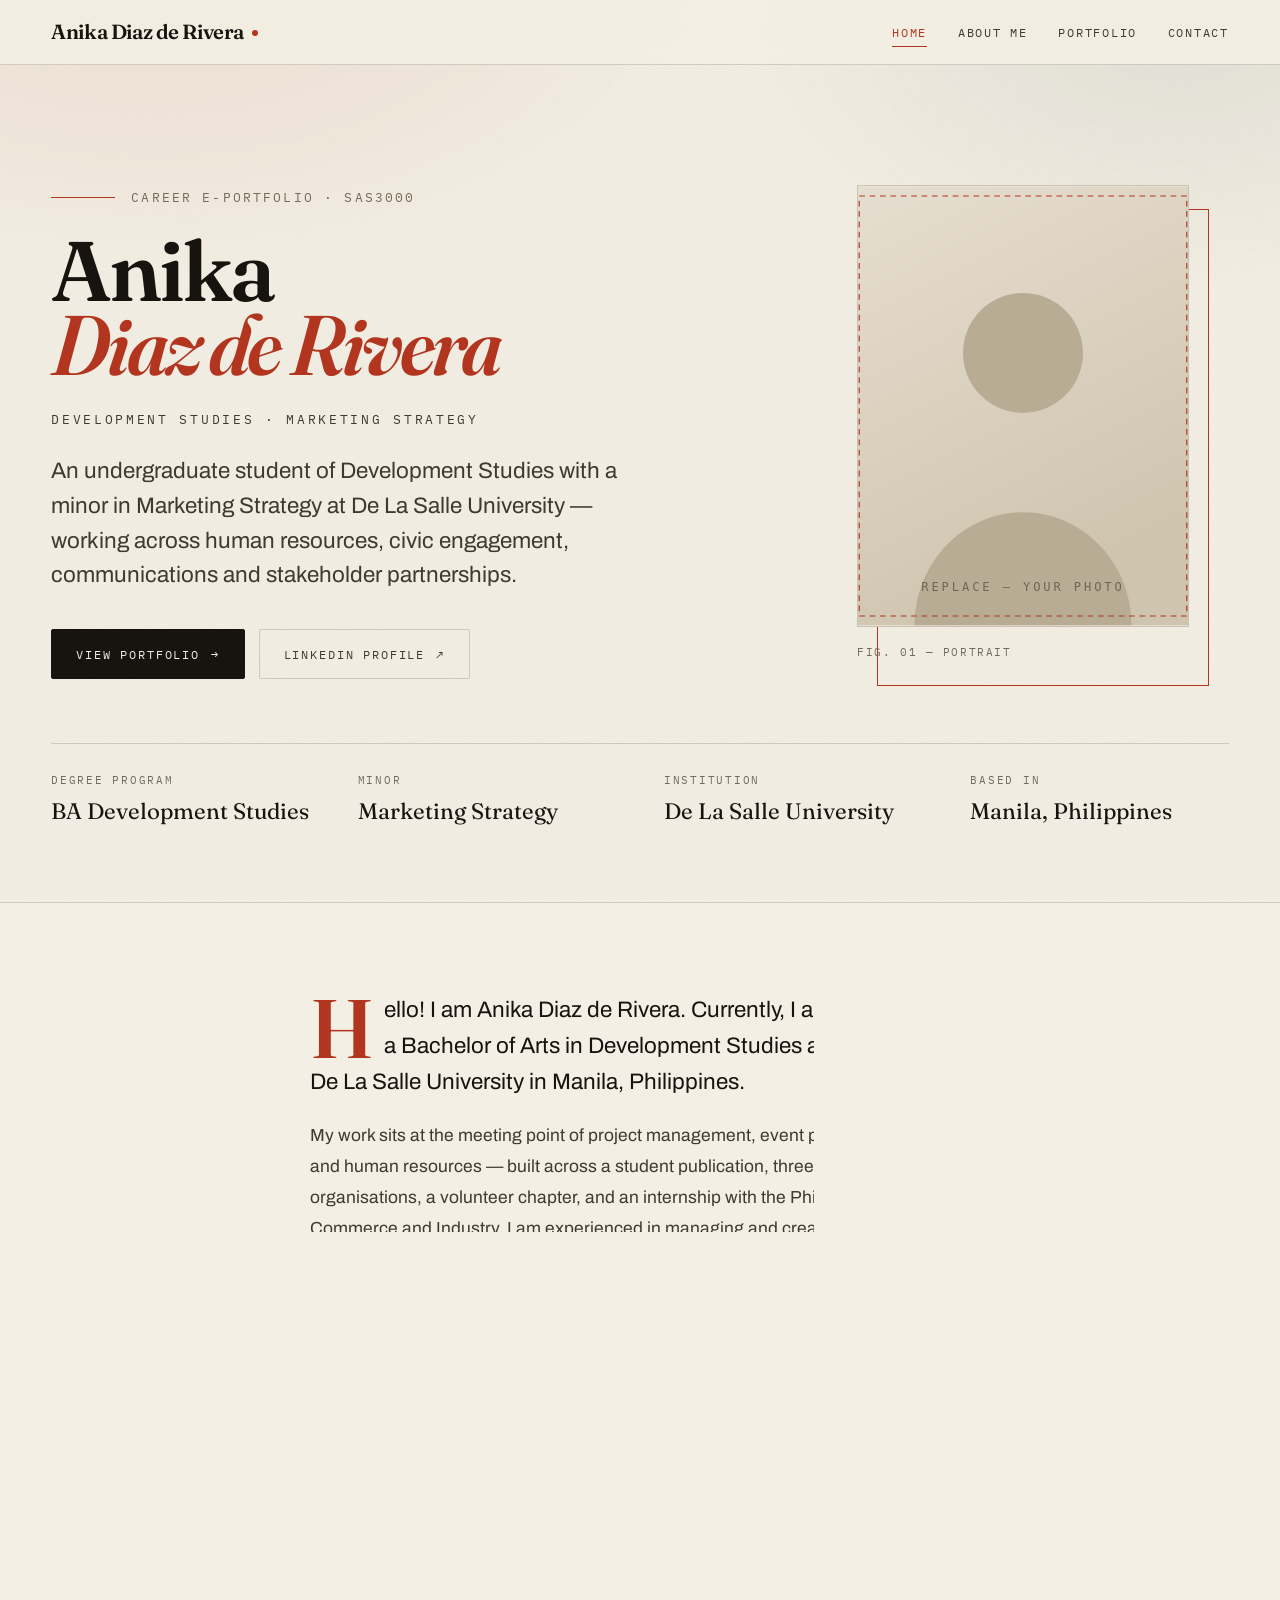
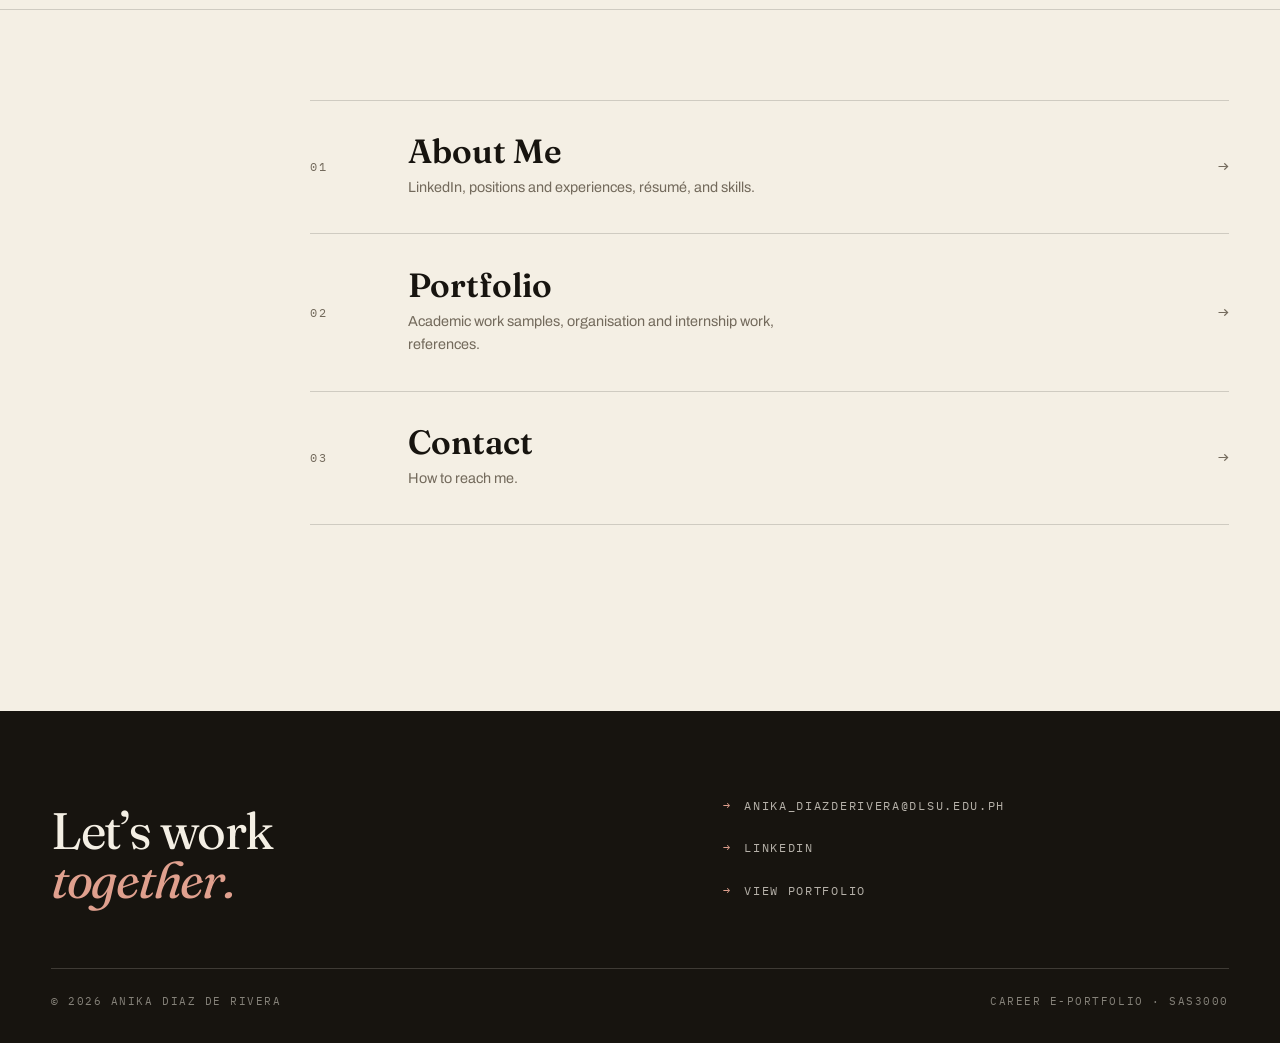
==== commit 38f9c6cc: "Add résumé content and a web-safe résumé PDF About Me now carries the real CV detail: role bullets f" ====
--- a/index.html
+++ b/index.html
@@ -112,20 +112,20 @@
             Strategy at De La Salle University in Manila, Philippines.
           </p>
 
-          <!-- REPLACE: two or three sentences would strengthen this a lot —
-               what drew you to development studies, what you have learned from
-               leading HR and civics work, and what you are aiming at next.
-               Delete this paragraph if you would rather keep the intro short. -->
           <p>
-            Add two or three sentences here: what drew you to development studies and
-            marketing, what leading human resources and civic engagement work has taught
-            you, and the kind of role you are aiming at after graduation.
+            My work sits at the meeting point of project management, event planning,
+            advocacy and human resources — built across a student publication, three
+            student organisations, a volunteer chapter, and an internship with the
+            Philippine Chamber of Commerce and Industry. I am experienced in managing
+            and creating efficiency tools and systems using Google Workspace, with an
+            adaptable skill set across corporate, advocacy and institutional settings.
           </p>
 
+          <!-- REPLACE (optional): one or two sentences on what you are aiming at after
+               graduation would round this off. Delete this note once you have. -->
+
           <blockquote class="pull-quote">
-            <!-- REPLACE (optional): a line you would want an employer to remember.
-                 Delete this whole blockquote if you would rather not have one. -->
-            A short line that captures how you work or what you believe about the work.
+            Specialty in event planning — formal, informal, and advocacy-oriented.
             <cite>— Anika Diaz de Rivera</cite>
           </blockquote>
         </div>
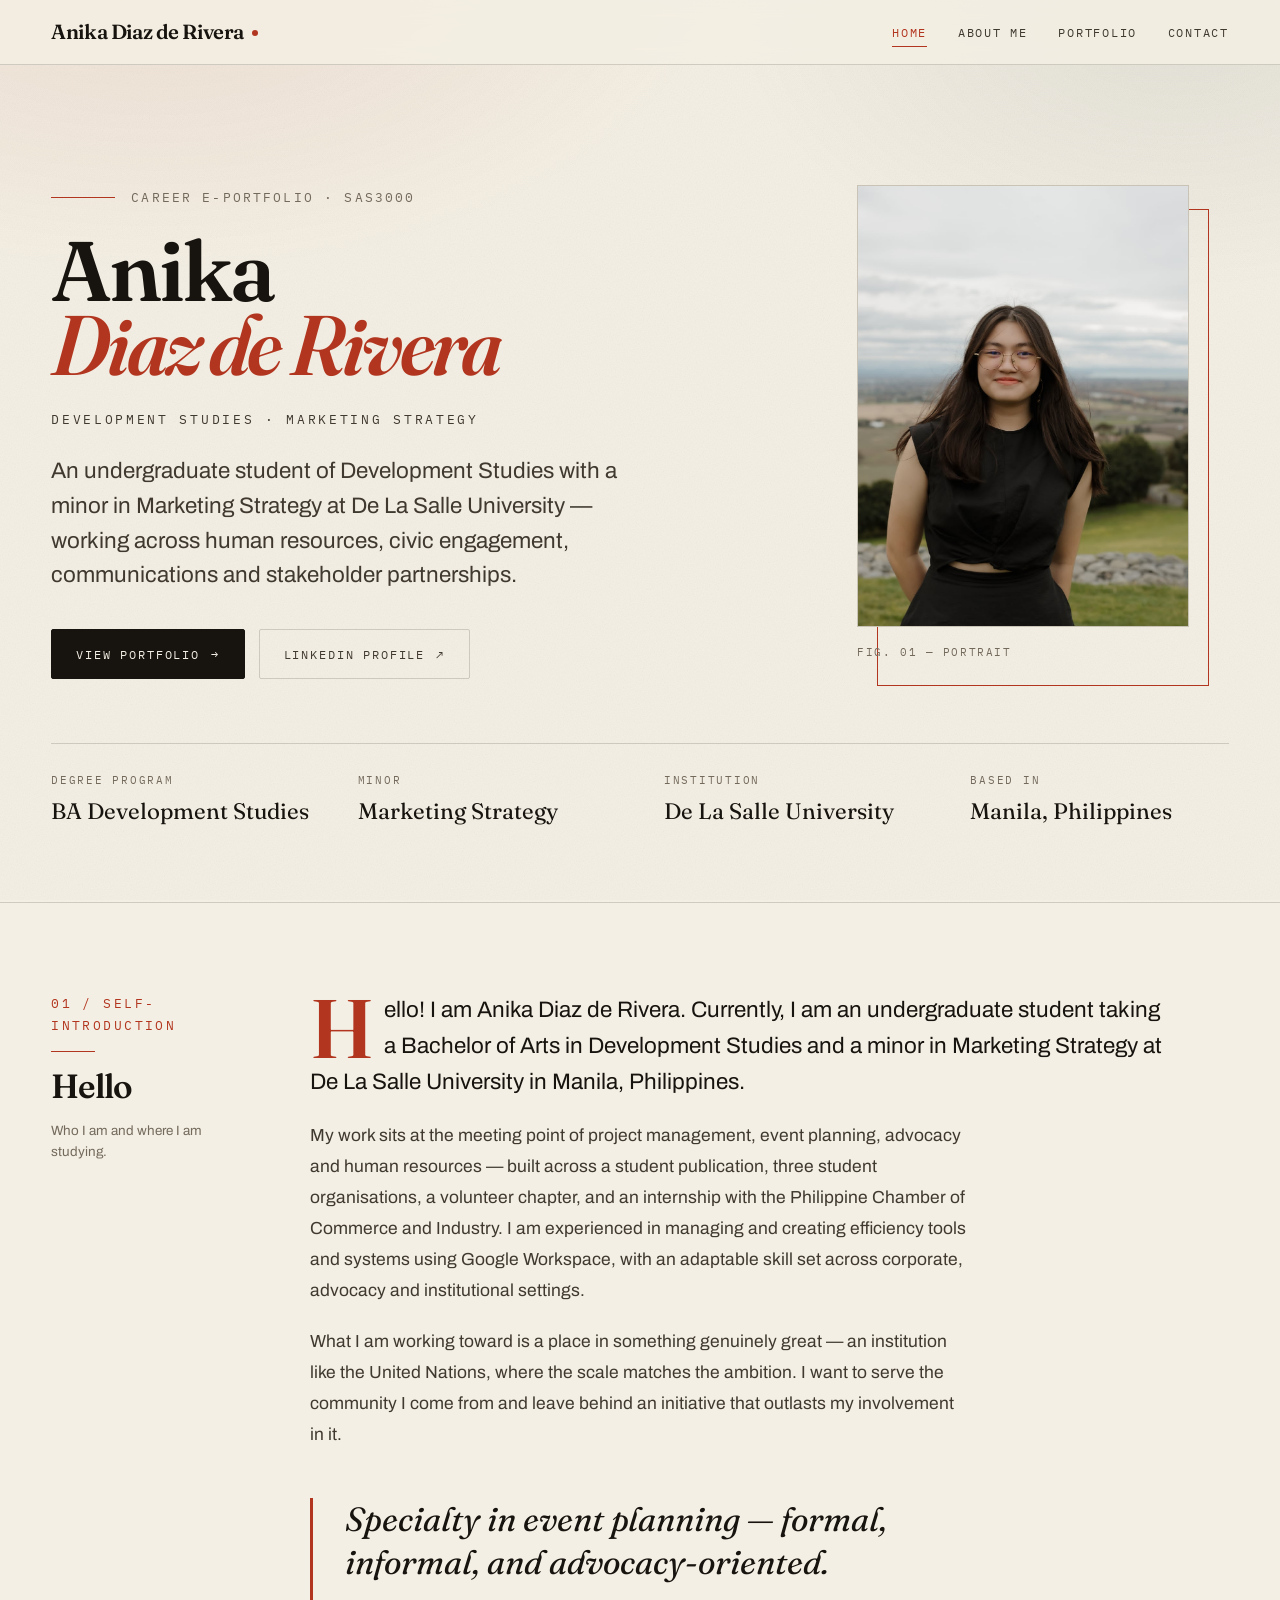
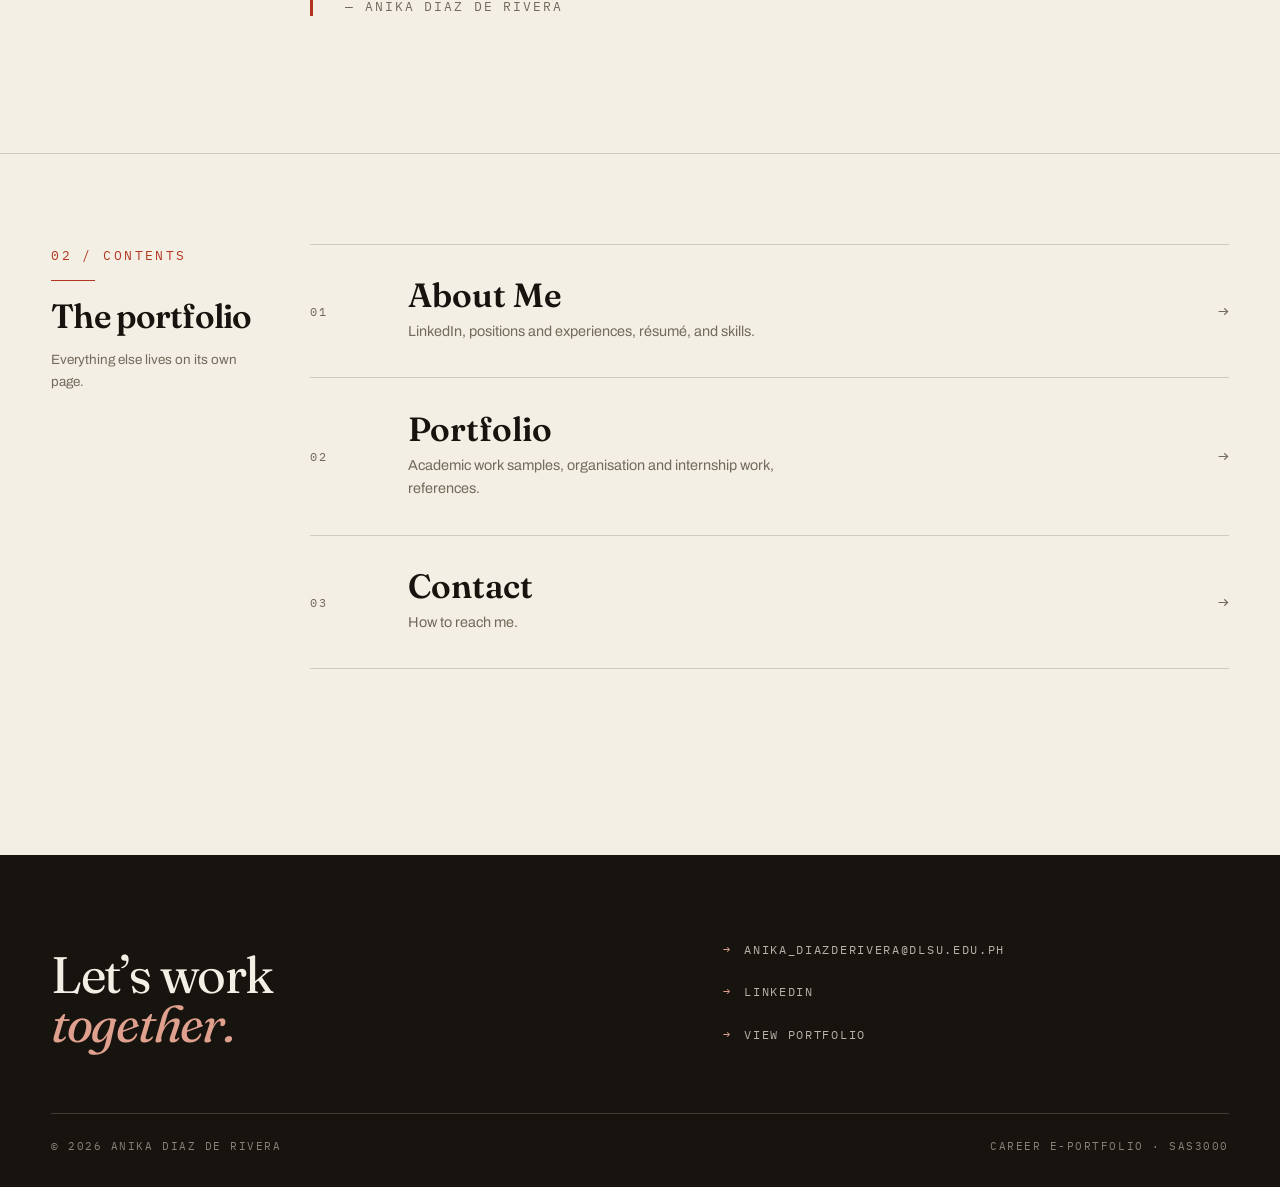
==== commit 9ec80434: "Add portrait, ENGLIVision role, and closing ambition Hero now carries Anika's photo instead of the p" ====
--- a/index.html
+++ b/index.html
@@ -69,8 +69,7 @@
           </div>
 
           <figure class="hero-figure load-in" style="--d:.5s">
-            <!-- REPLACE: swap src for your photo, e.g. assets/img/anika.jpg -->
-            <img src="assets/img/portrait.svg" alt="Portrait of Anika Diaz de Rivera">
+            <img src="assets/img/anika-portrait.jpg" alt="Portrait of Anika Diaz de Rivera standing on a hillside overlooking farmland">
             <figcaption>Fig. 01 — Portrait</figcaption>
           </figure>
         </div>
@@ -121,8 +120,12 @@
             adaptable skill set across corporate, advocacy and institutional settings.
           </p>
 
-          <!-- REPLACE (optional): one or two sentences on what you are aiming at after
-               graduation would round this off. Delete this note once you have. -->
+          <p>
+            What I am working toward is a place in something genuinely great — an
+            institution like the United Nations, where the scale matches the ambition. I
+            want to serve the community I come from and leave behind an initiative that
+            outlasts my involvement in it.
+          </p>
 
           <blockquote class="pull-quote">
             Specialty in event planning — formal, informal, and advocacy-oriented.
--- a/styles.css
+++ b/styles.css
@@ -950,7 +950,7 @@
   gap: clamp(1.5rem, 3.5vw, 3rem) clamp(1.25rem, 3vw, 2.5rem);
 }
 
-.gallery-item { grid-column: span 6; margin: 0; }
+.gallery-item { grid-column: span 6; margin: 0; align-self: start; }
 
 /* magazine rhythm: alternate wide / narrow and drop every other one */
 .gallery-item:nth-child(4n + 1) { grid-column: span 7; }
@@ -969,15 +969,14 @@
   cursor: zoom-in;
 }
 
+/* natural proportions — event posters carry dates and sponsor bars that a
+   fixed crop would cut off */
 .figure-frame img {
+  display: block;
   width: 100%;
-  aspect-ratio: 4 / 3;
-  object-fit: cover;
+  height: auto;
   transition: transform 0.6s var(--ease), filter 0.6s var(--ease);
 }
-
-.gallery-item:nth-child(4n + 2) .figure-frame img,
-.gallery-item:nth-child(4n + 3) .figure-frame img { aspect-ratio: 3 / 4; }
 
 .figure-frame::after {
   content: 'VIEW';
@@ -1239,7 +1238,6 @@
   .gallery-item:nth-child(4n + 2),
   .gallery-item:nth-child(4n + 3),
   .gallery-item:nth-child(4n + 4) { grid-column: span 12; margin-top: 0; }
-  .gallery-item .figure-frame img { aspect-ratio: 4 / 3 !important; }
 }
 
 @media (max-width: 53.75rem) {
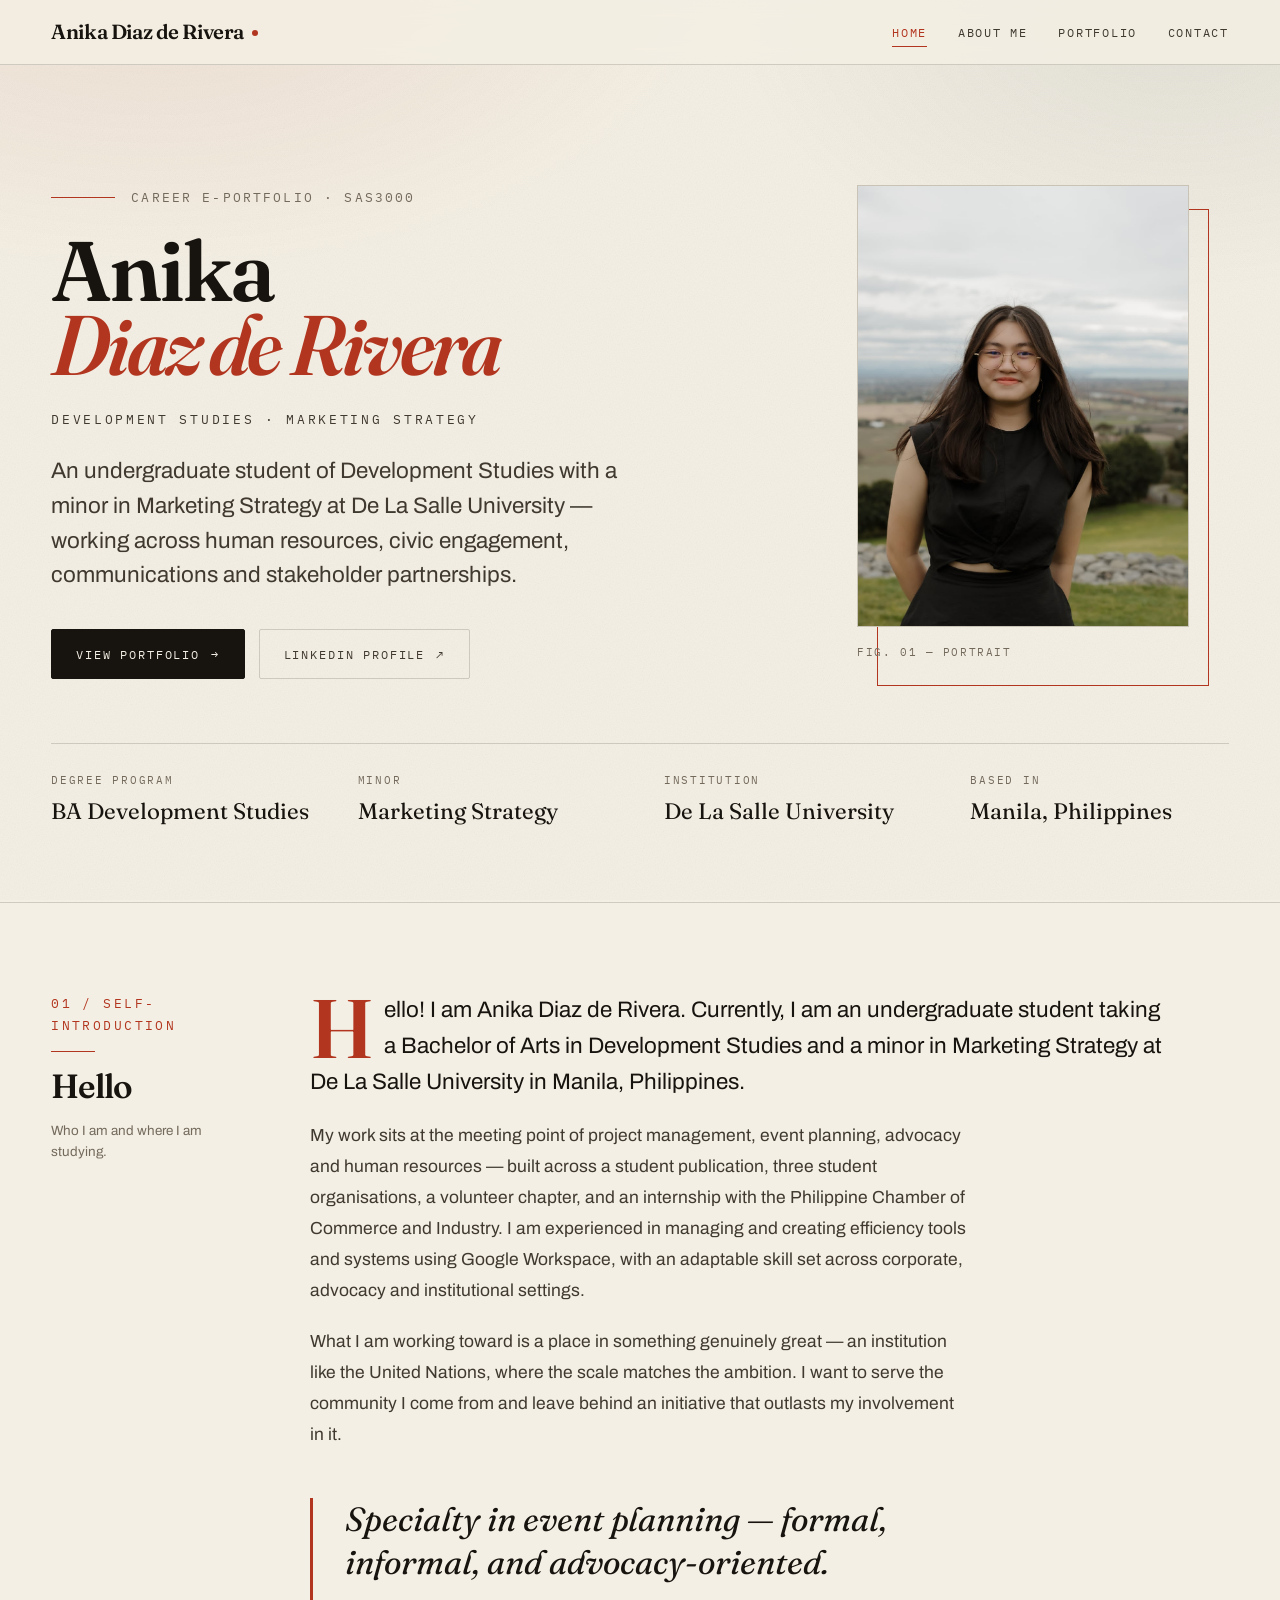
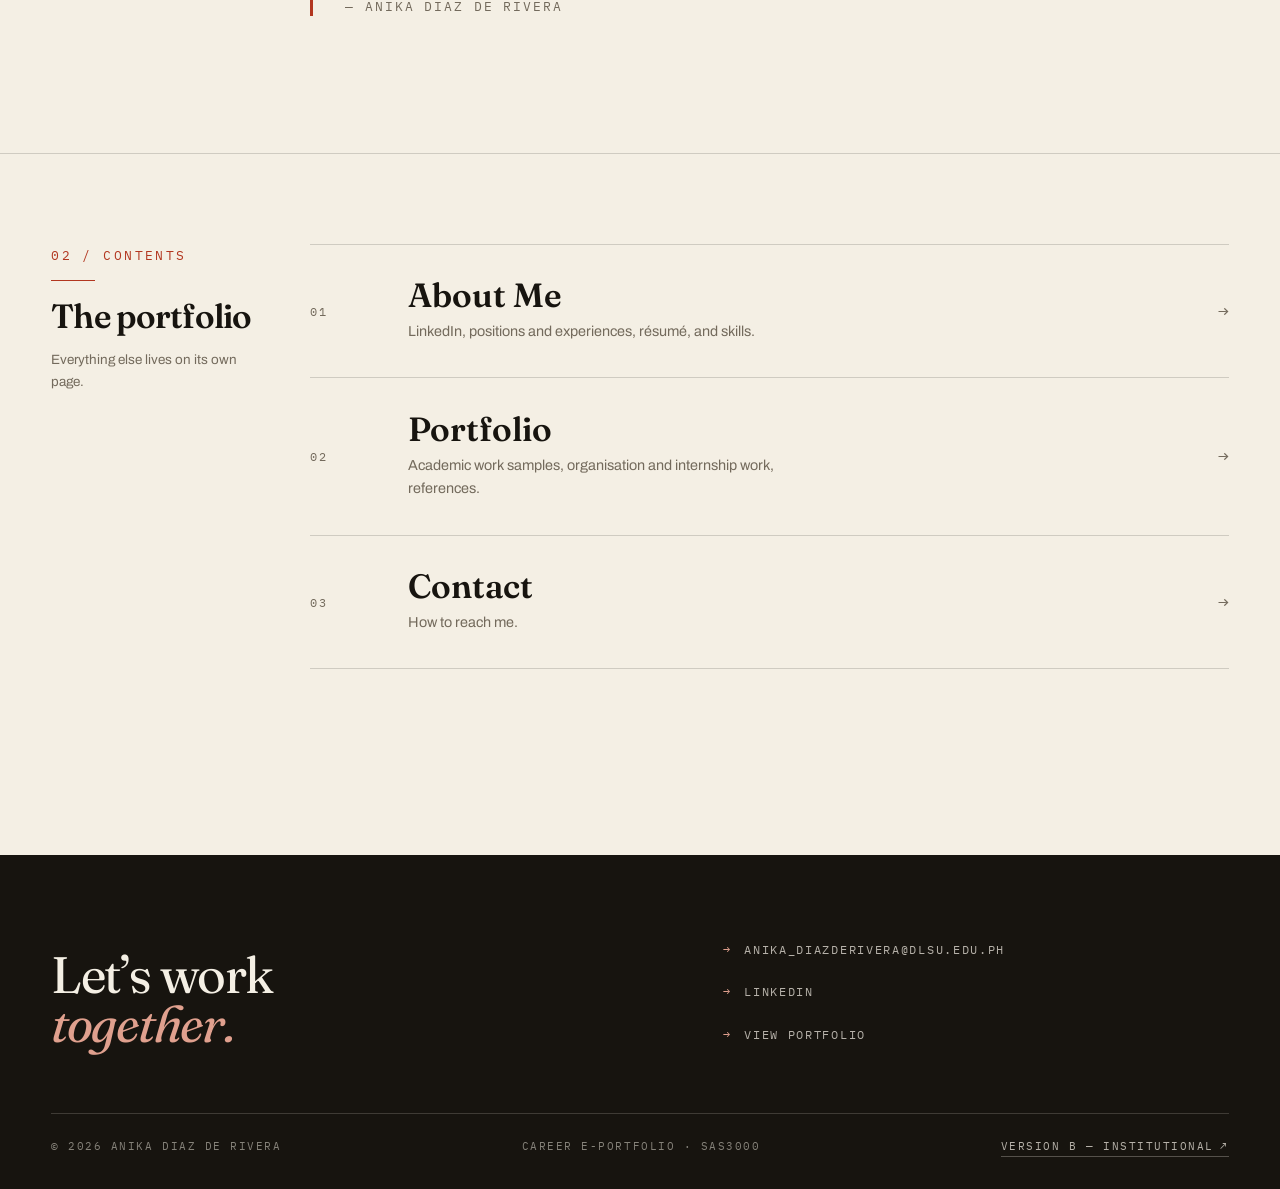
==== commit f7d2d037: "Add Version B — a modern institutional design at /v2/ A second, complete portfolio in an institution" ====
--- a/index.html
+++ b/index.html
@@ -197,6 +197,7 @@
       <div class="colophon">
         <span>© <span data-year>2026</span> Anika Diaz de Rivera</span>
         <span>Career e-Portfolio · SAS3000</span>
+        <a class="version-switch" href="v2/">Version B — institutional <span aria-hidden="true">↗</span></a>
       </div>
     </div>
   </footer>
--- a/styles.css
+++ b/styles.css
@@ -952,11 +952,27 @@
 
 .gallery-item { grid-column: span 6; margin: 0; align-self: start; }
 
-/* magazine rhythm: alternate wide / narrow and drop every other one */
-.gallery-item:nth-child(4n + 1) { grid-column: span 7; }
-.gallery-item:nth-child(4n + 2) { grid-column: span 5; margin-top: clamp(1.5rem, 5vw, 4rem); }
-.gallery-item:nth-child(4n + 3) { grid-column: span 5; }
-.gallery-item:nth-child(4n + 4) { grid-column: span 7; margin-top: clamp(1.5rem, 5vw, 4rem); }
+/* magazine rhythm: alternate wide / narrow and drop every other one.
+   :not() keeps feature items out of it so the two rules cannot tie. */
+.gallery-item:nth-child(4n + 1):not(.gallery-item--feature) { grid-column: span 7; }
+.gallery-item:nth-child(4n + 2):not(.gallery-item--feature) { grid-column: span 5; margin-top: clamp(1.5rem, 5vw, 4rem); }
+.gallery-item:nth-child(4n + 3):not(.gallery-item--feature) { grid-column: span 5; }
+.gallery-item:nth-child(4n + 4):not(.gallery-item--feature) { grid-column: span 7; margin-top: clamp(1.5rem, 5vw, 4rem); }
+
+/* feature item — a tall research poster held to a narrow column on the left,
+   with its write-up beside it rather than underneath */
+.gallery-item--feature {
+  grid-column: span 12;
+  display: grid;
+  grid-template-columns: minmax(0, 4fr) minmax(0, 8fr);
+  gap: clamp(1.5rem, 3vw, 3.5rem);
+  align-items: start;
+  margin-top: 0;
+}
+
+.gallery-item--feature .figure-frame { max-width: 24rem; }
+
+.gallery-item--feature .gallery-caption { margin-top: 0; }
 
 .figure-frame {
   position: relative;
@@ -1169,6 +1185,20 @@
   text-transform: uppercase;
   color: rgba(244, 239, 228, 0.5);
 }
+
+/* version switch — temporary, while both designs are up for review */
+.version-switch {
+  display: inline-flex;
+  align-items: center;
+  gap: 0.4rem;
+  color: rgba(244, 239, 228, 0.72);
+  text-decoration: none;
+  border-bottom: 1px solid rgba(244, 239, 228, 0.28);
+  padding-bottom: 1px;
+  transition: color 0.3s var(--ease), border-color 0.3s var(--ease);
+}
+
+.version-switch:hover { color: var(--paper); border-color: var(--paper); }
 
 /* 12 — MOTION ============================================================= */
 
@@ -1238,6 +1268,11 @@
   .gallery-item:nth-child(4n + 2),
   .gallery-item:nth-child(4n + 3),
   .gallery-item:nth-child(4n + 4) { grid-column: span 12; margin-top: 0; }
+
+  .gallery-item.gallery-item--feature {
+    grid-template-columns: 1fr;
+    gap: clamp(1rem, 3vw, 1.75rem);
+  }
 }
 
 @media (max-width: 53.75rem) {
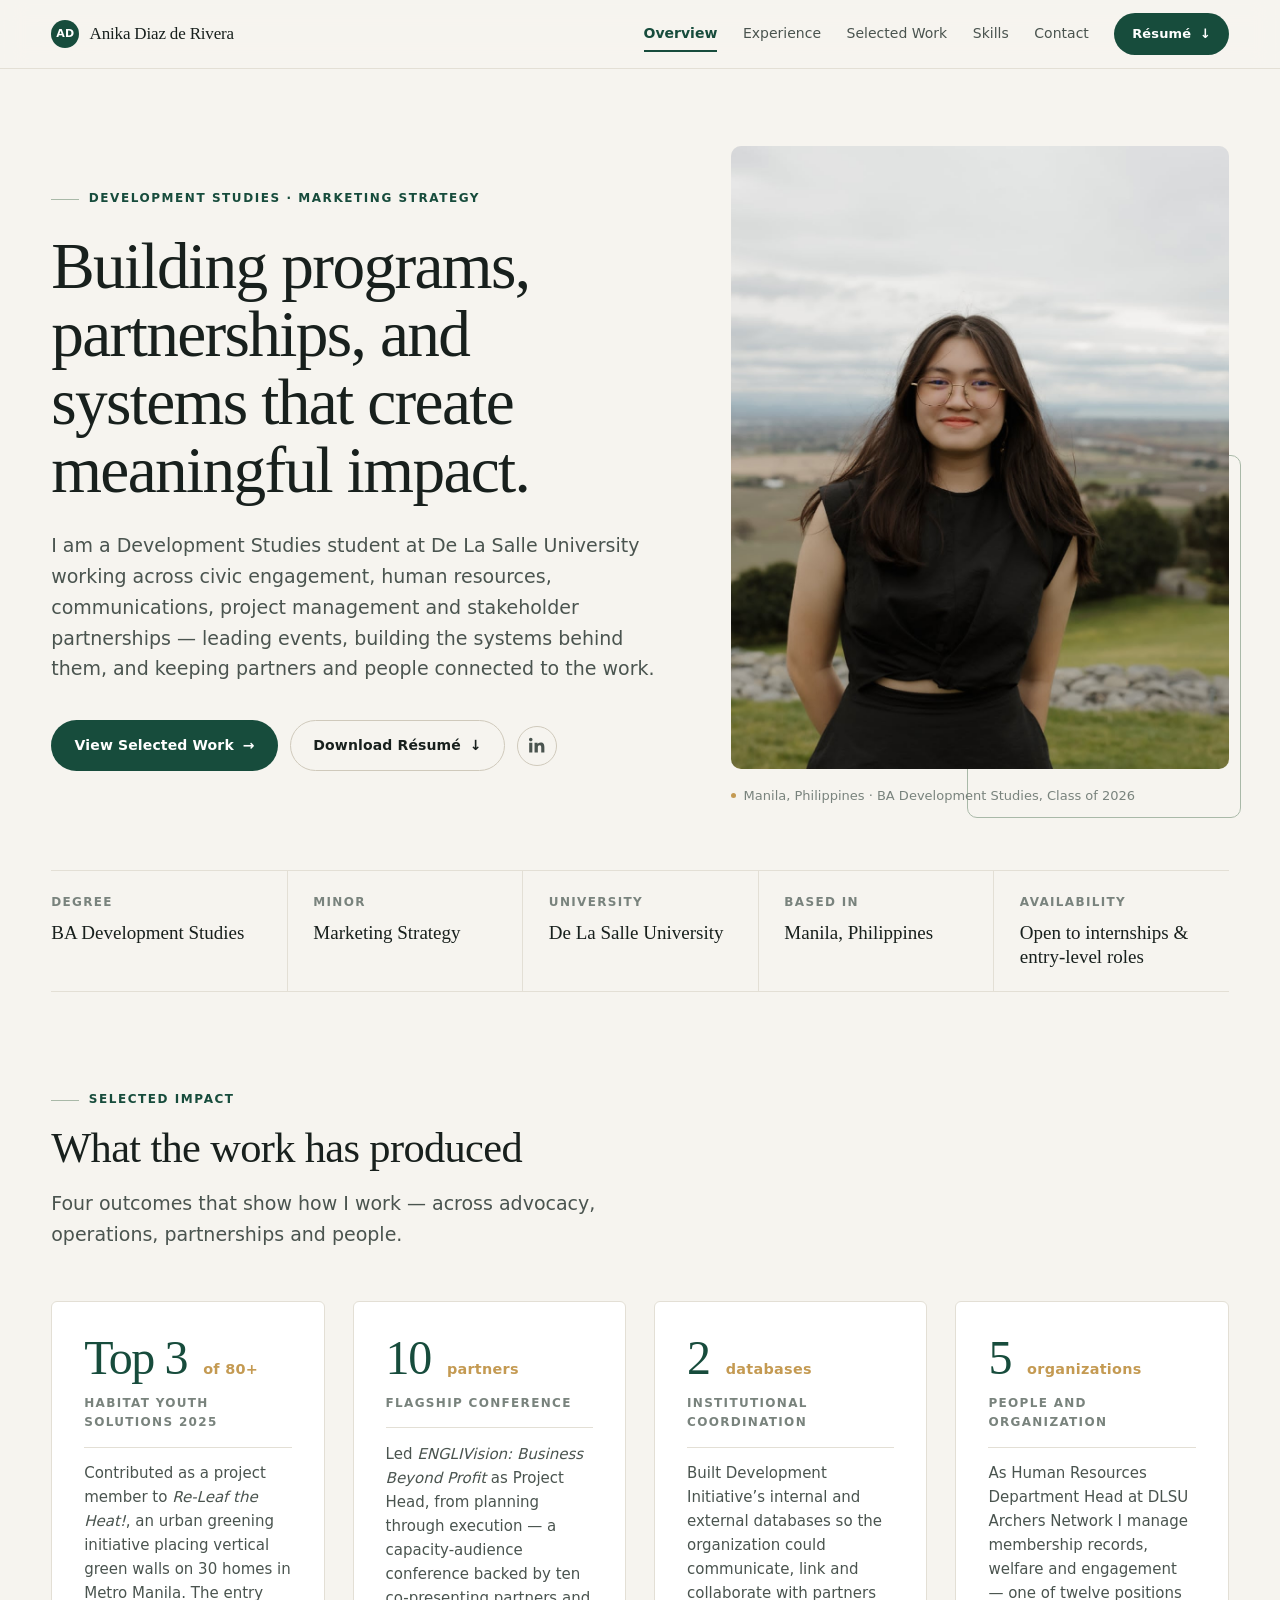
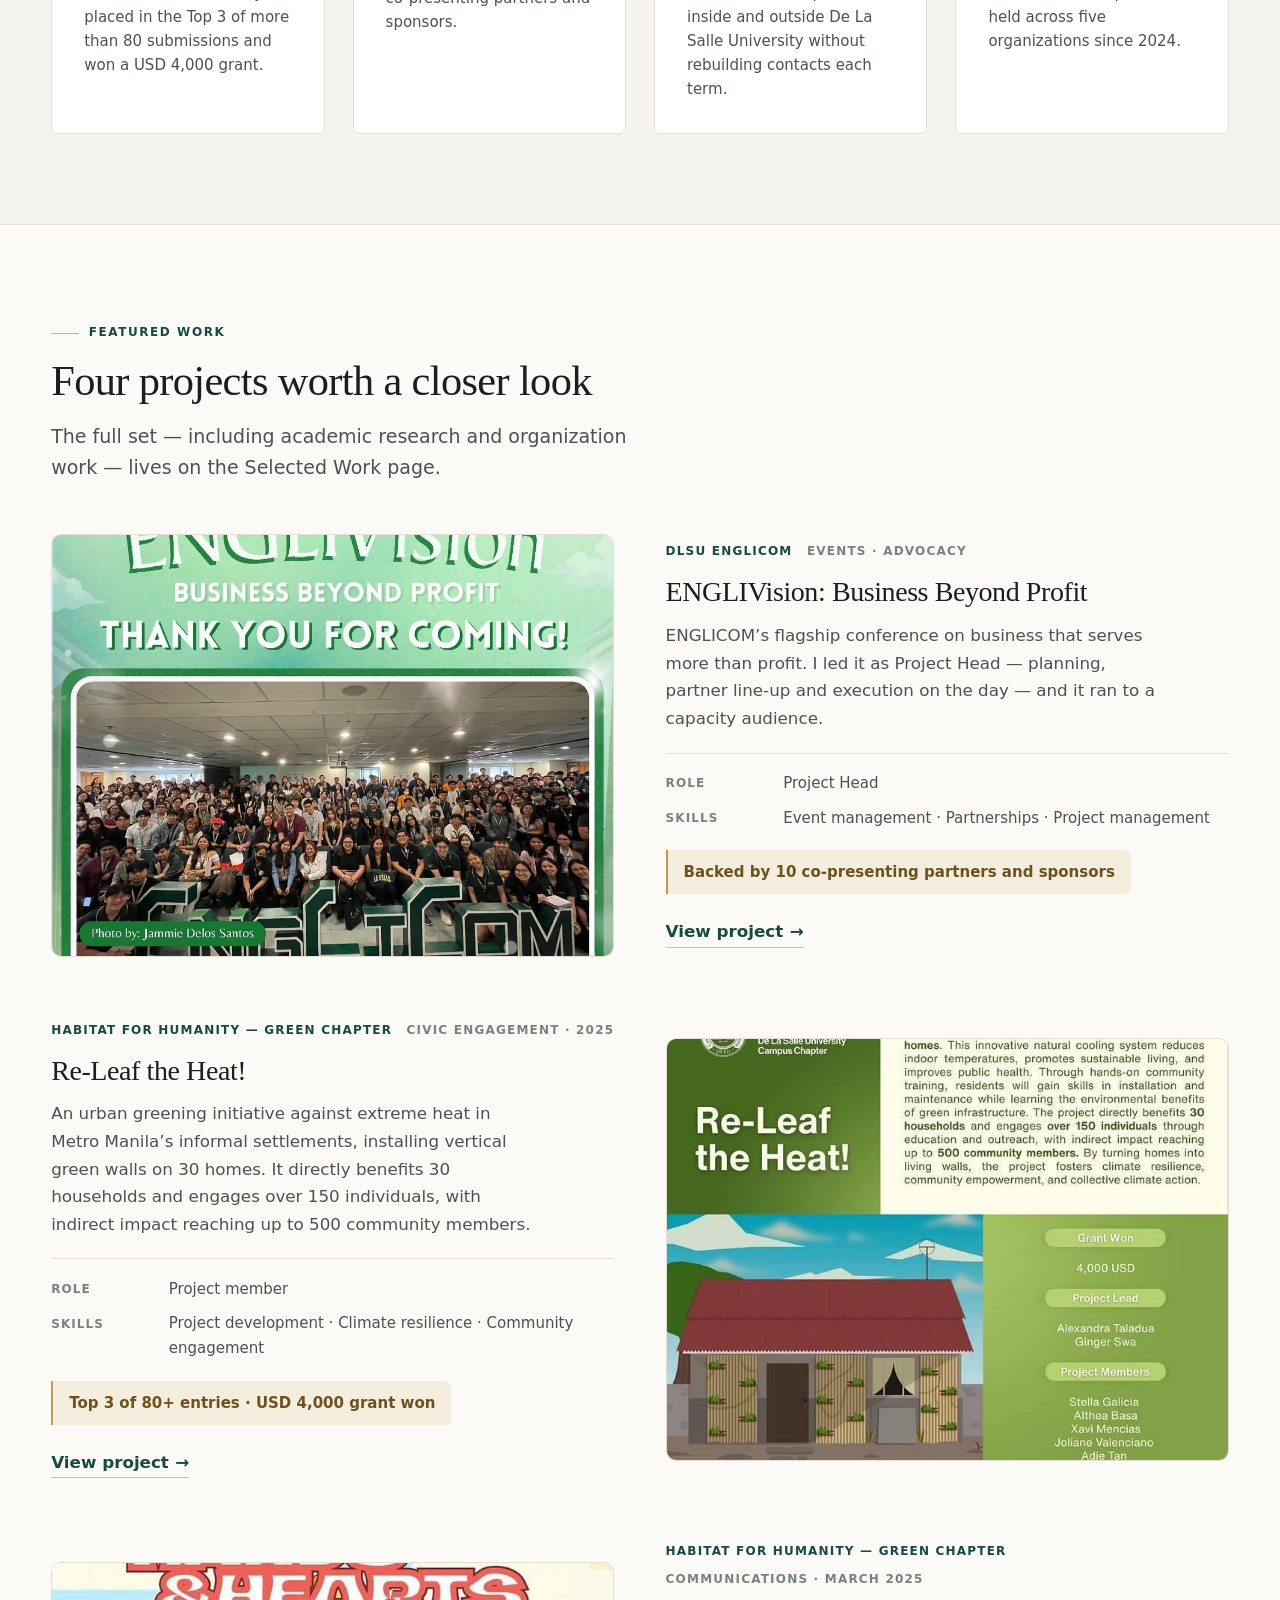
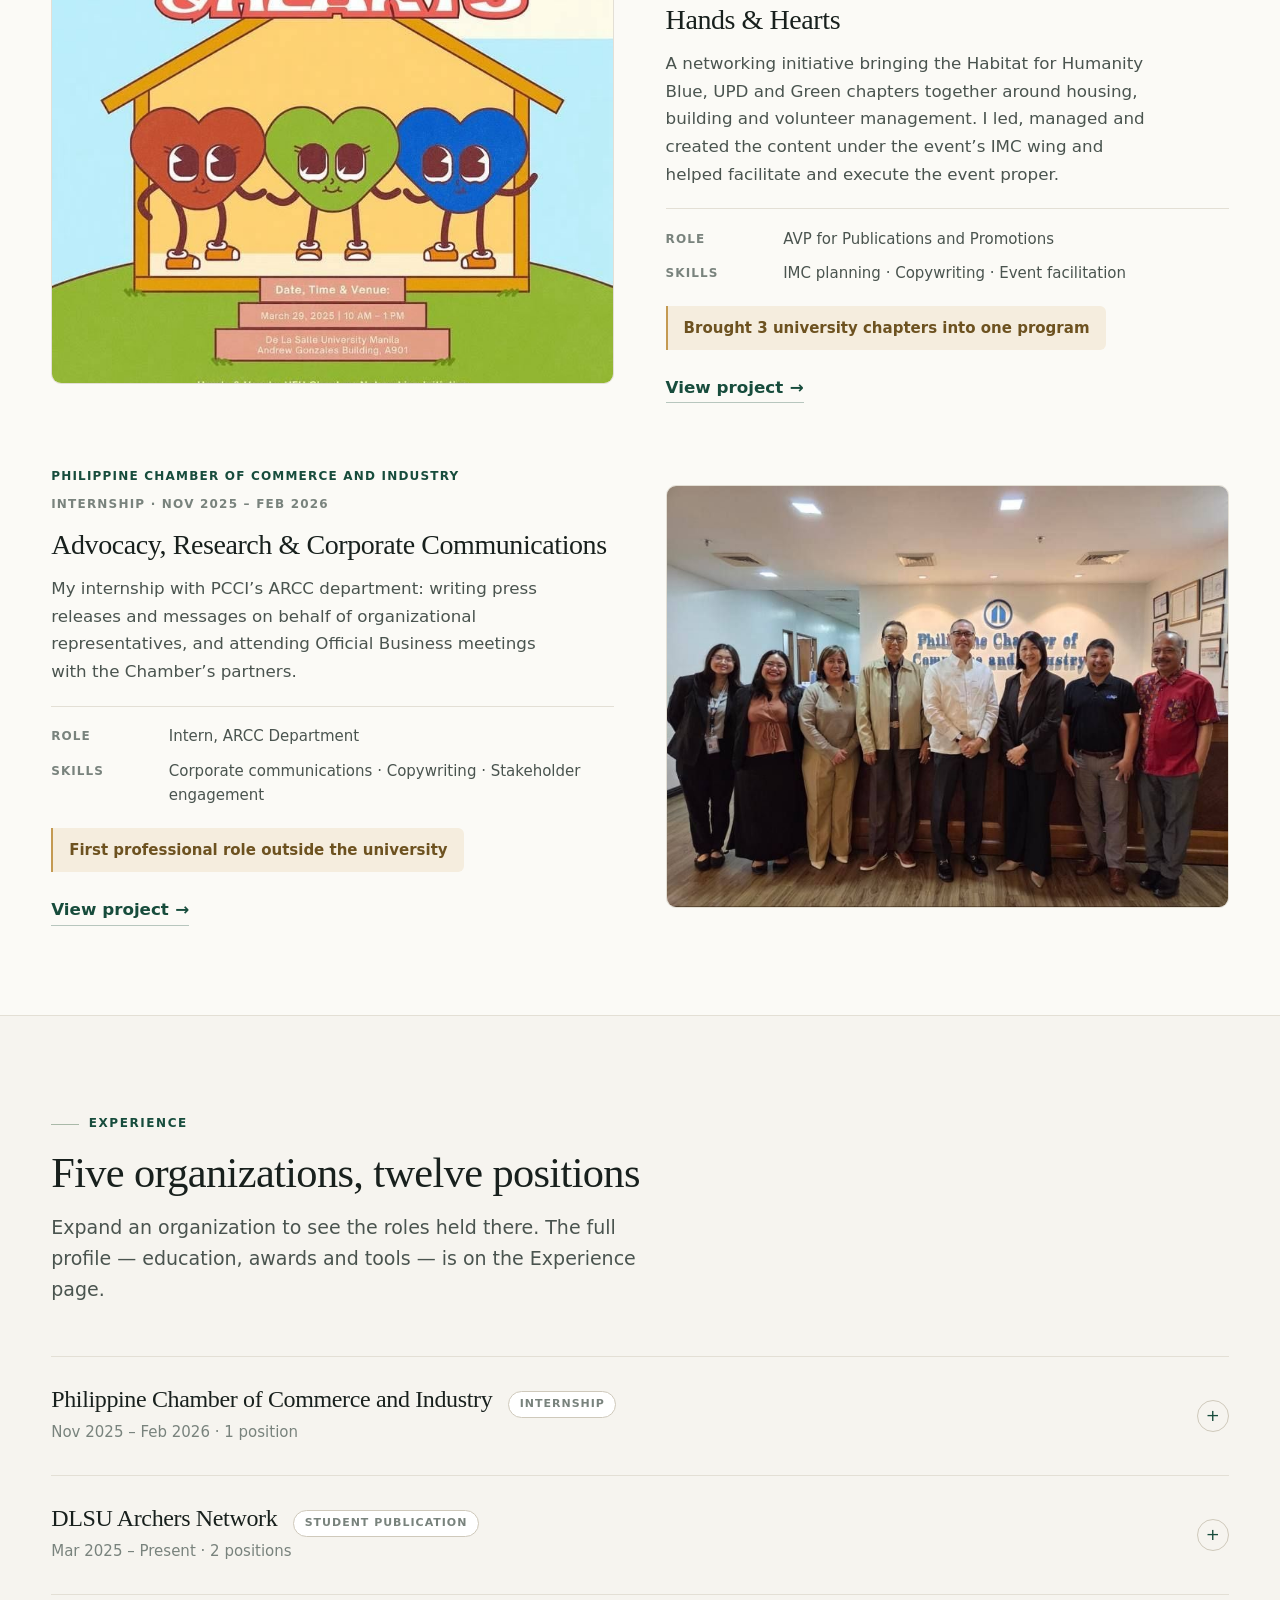
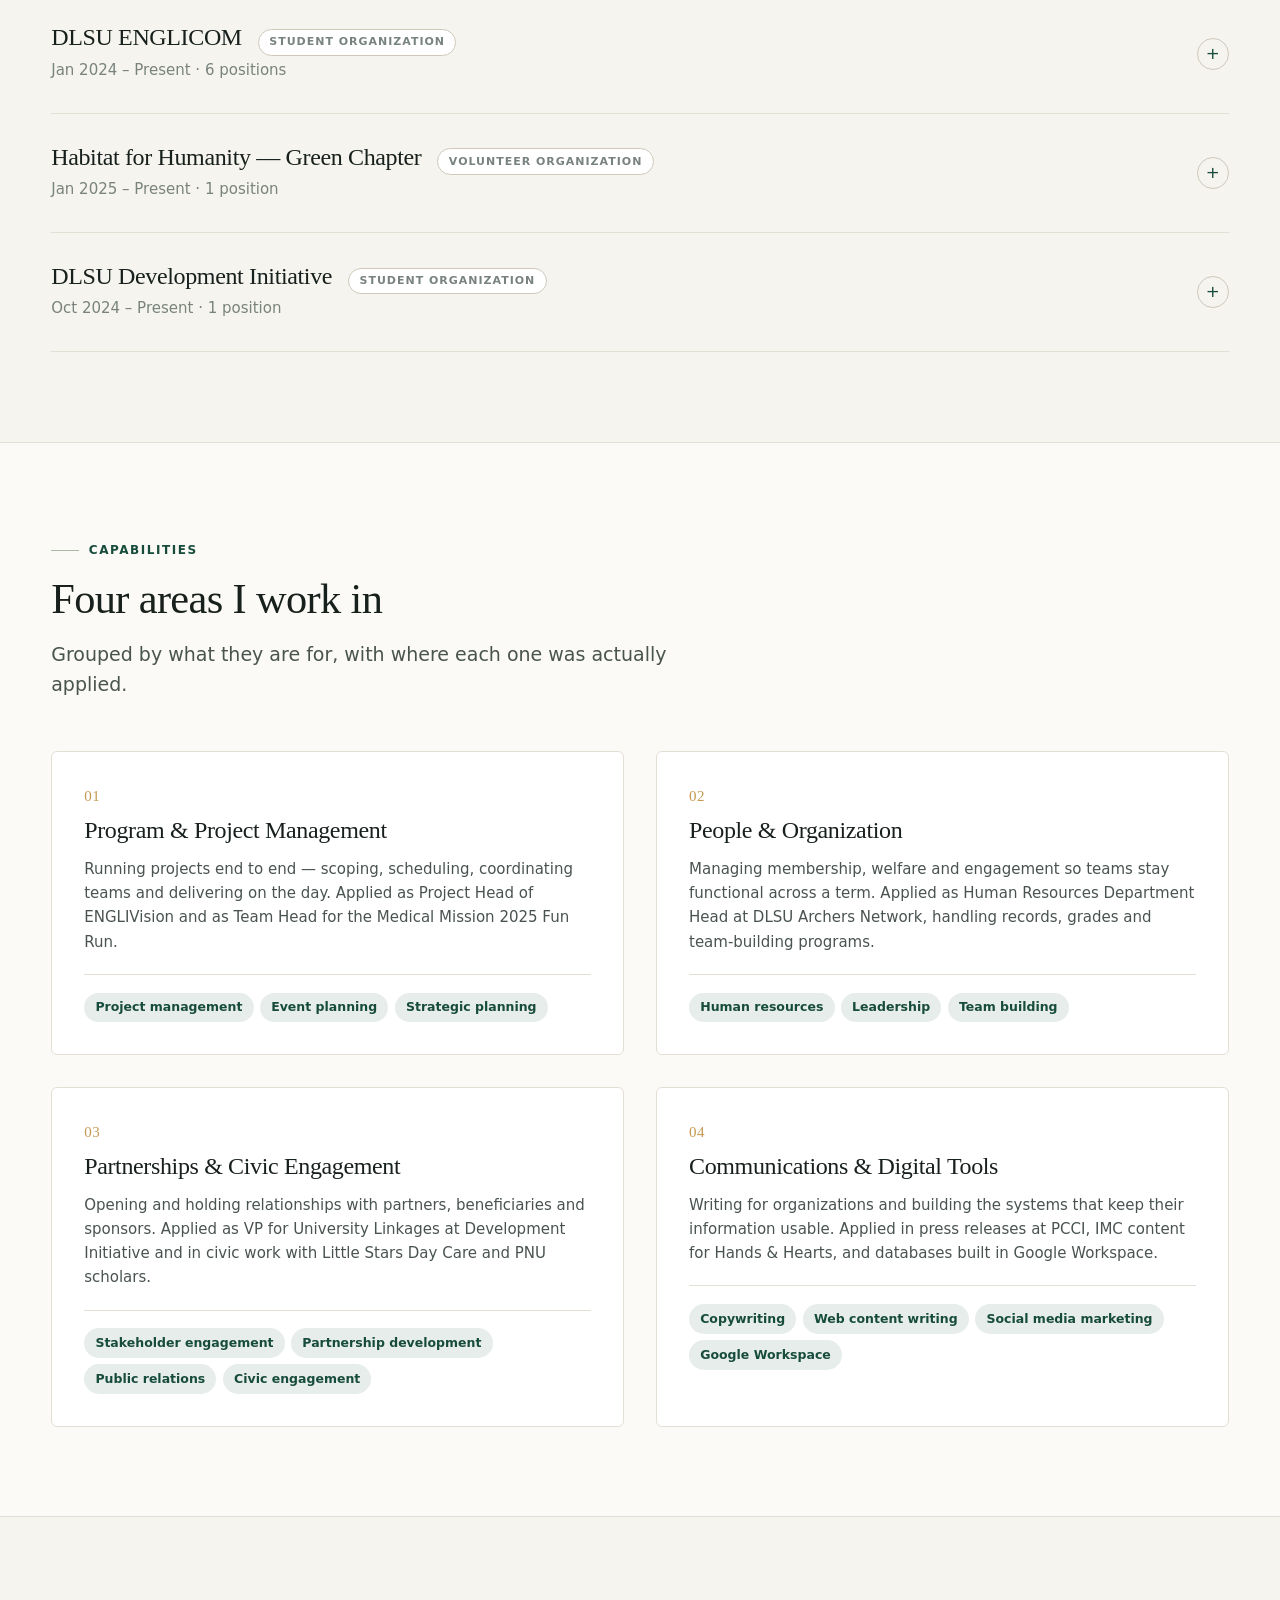
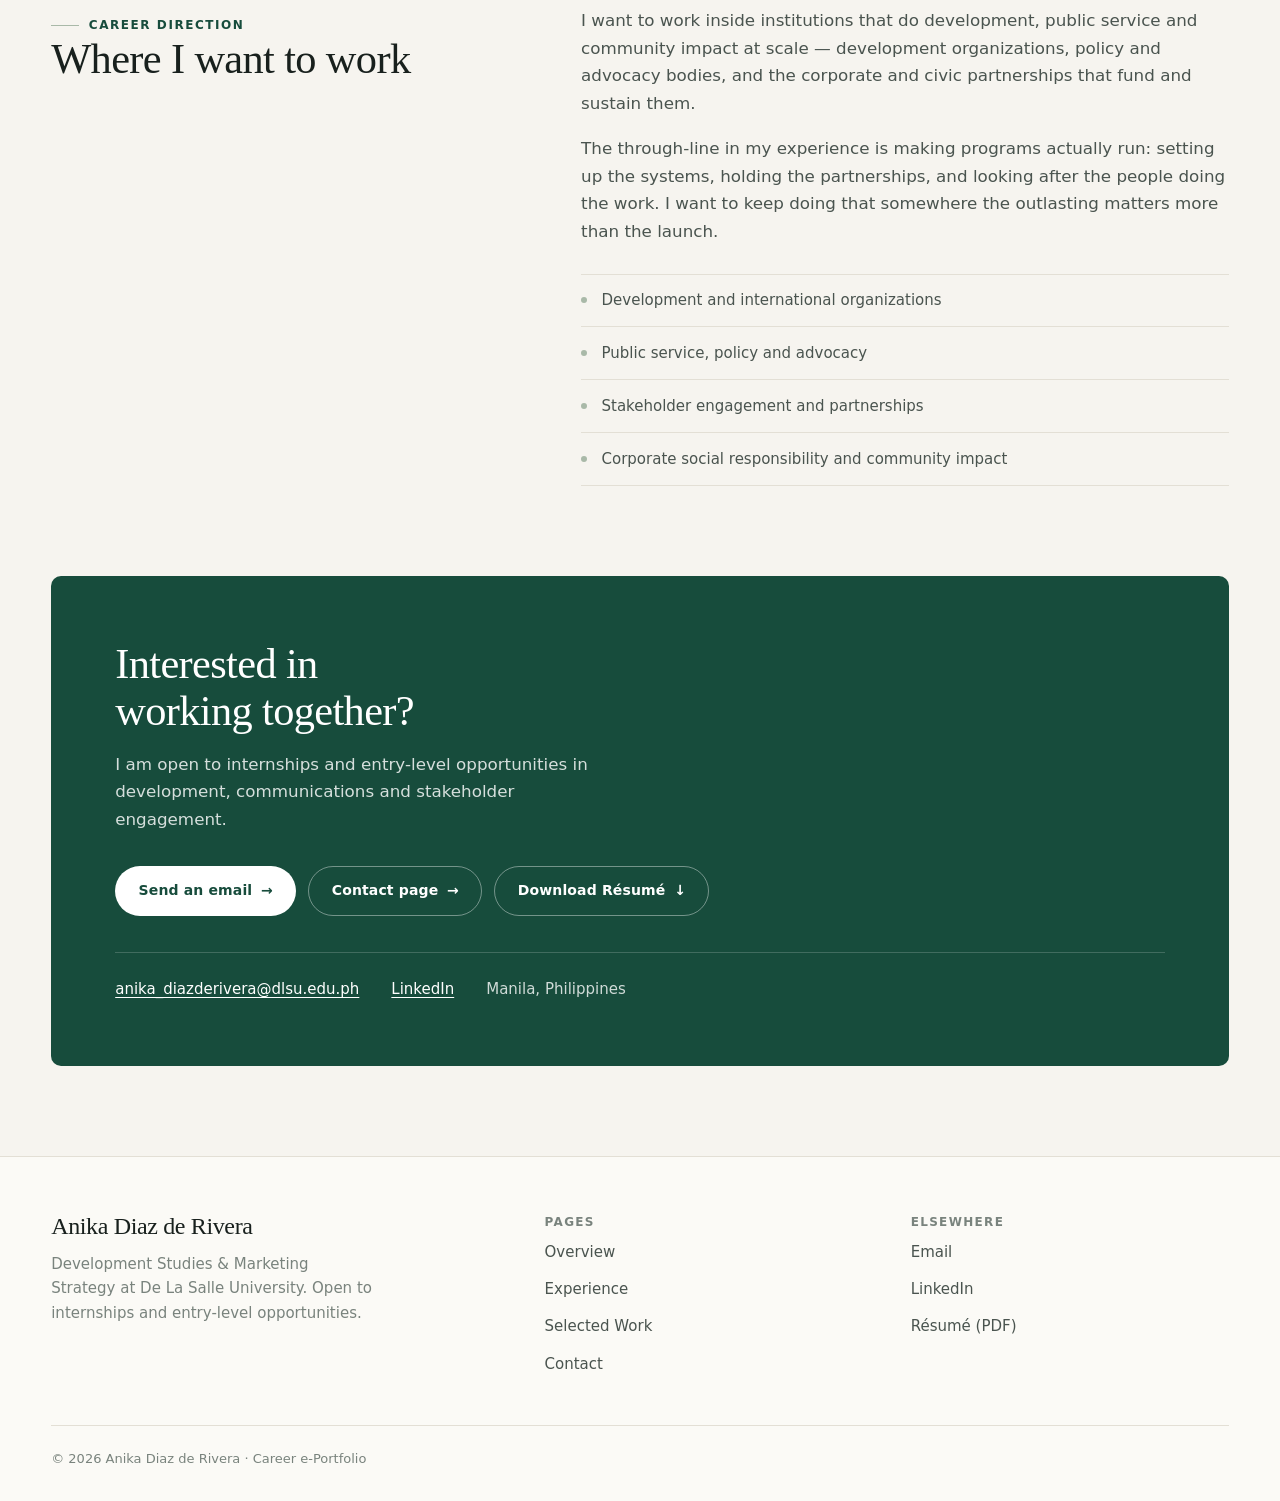
==== commit d39d177d: "Promote the institutional design; retire the editorial one The client chose Version B, so it moves f" ====
--- a/index.html
+++ b/index.html
@@ -3,80 +3,102 @@
 <head>
   <meta charset="utf-8">
   <meta name="viewport" content="width=device-width, initial-scale=1">
-  <title>Anika Diaz de Rivera — Career e-Portfolio</title>
-  <meta name="description" content="Career e-Portfolio of Anika Diaz de Rivera — Development Studies and Marketing Strategy, De La Salle University Manila.">
+  <title>Anika Diaz de Rivera — Development &amp; Stakeholder Engagement</title>
+  <meta name="description" content="Portfolio of Anika Diaz de Rivera — Development Studies student at De La Salle University working across project management, human resources, civic engagement, communications and stakeholder partnerships.">
+  <meta property="og:type" content="website">
+  <meta property="og:title" content="Anika Diaz de Rivera — Development &amp; Stakeholder Engagement">
+  <meta property="og:description" content="Building programs, partnerships, and systems that create meaningful impact.">
+  <meta property="og:url" content="https://vmgax.github.io/career-portfolio/">
+  <meta property="og:image" content="https://vmgax.github.io/career-portfolio/assets/img/anika-portrait.jpg">
+  <meta name="twitter:card" content="summary_large_image">
   <link rel="icon" href="assets/img/favicon.svg" type="image/svg+xml">
   <link rel="preconnect" href="https://fonts.googleapis.com">
   <link rel="preconnect" href="https://fonts.gstatic.com" crossorigin>
-  <link href="https://fonts.googleapis.com/css2?family=Archivo:wght@400;500;600&family=Fraunces:ital,opsz,wght@0,9..144,400..700;1,9..144,400..700&family=IBM+Plex+Mono:wght@400;500&display=swap" rel="stylesheet">
+  <link href="https://fonts.googleapis.com/css2?family=Manrope:wght@400;500;600;700&family=Newsreader:ital,opsz,wght@0,6..72,300..600;1,6..72,300..500&display=swap" rel="stylesheet">
   <link rel="stylesheet" href="styles.css">
   <script>document.documentElement.classList.remove('no-js');</script>
 </head>
 <body>
   <a class="skip-link" href="#main">Skip to content</a>
 
-  <!-- ── MASTHEAD — identical on all 4 pages. Edit here, then copy into the others. ── -->
-  <header class="masthead">
-    <div class="shell masthead-inner">
-      <a class="wordmark" href="index.html">Anika Diaz de Rivera<span></span></a>
-
-      <button class="nav-toggle" type="button" aria-expanded="false" aria-controls="site-nav">
-        <span class="nav-toggle-bars" aria-hidden="true"></span>Menu
+  <!-- ── HEADER — identical on all four pages ─────────────────────────── -->
+  <header class="site-header">
+    <div class="shell site-header__inner">
+      <a class="brand" href="index.html">
+        <span class="brand__mark" aria-hidden="true">AD</span>
+        <span class="brand__full">Anika Diaz de Rivera</span>
+        <span class="brand__short">Anika D.</span>
+      </a>
+
+      <button class="nav-toggle" type="button" aria-expanded="false" aria-controls="primary-nav">
+        <span class="nav-toggle__bars" aria-hidden="true"></span>Menu
       </button>
 
-      <nav class="site-nav" id="site-nav" aria-label="Primary">
+      <nav class="primary-nav" id="primary-nav" aria-label="Primary">
         <ul class="nav-list">
-          <li><a href="index.html" aria-current="page">Home</a></li>
-          <li><a href="about.html">About Me</a></li>
-          <li><a href="portfolio.html">Portfolio</a></li>
+          <li><a href="index.html" aria-current="page">Overview</a></li>
+          <li><a href="about.html">Experience</a></li>
+          <li><a href="portfolio.html">Selected Work</a></li>
+          <li><a href="about.html#capabilities">Skills</a></li>
           <li><a href="contact.html">Contact</a></li>
         </ul>
+        <a class="btn btn--primary btn--sm" href="assets/docs/resume.pdf" download>
+          Résumé <span class="btn__arrow" aria-hidden="true">↓</span>
+        </a>
       </nav>
     </div>
   </header>
 
   <main id="main">
 
-    <!-- ── HERO ────────────────────────────────────────────────────────────── -->
+    <!-- ── 1 · HERO ──────────────────────────────────────────────────────── -->
     <section class="hero">
+      <div class="shell hero__grid">
+        <div>
+          <p class="eyebrow enter" style="--d:40ms">Development Studies · Marketing Strategy</p>
+
+          <h1 class="hero__title enter" style="--d:120ms">
+            Building programs, partnerships, and systems that create meaningful impact.
+          </h1>
+
+          <p class="lede hero__lede enter" style="--d:200ms">
+            I am a Development Studies student at De La Salle University working across
+            civic engagement, human resources, communications, project management and
+            stakeholder partnerships — leading events, building the systems behind them,
+            and keeping partners and people connected to the work.
+          </p>
+
+          <div class="hero__actions enter" style="--d:280ms">
+            <a class="btn btn--primary" href="portfolio.html">
+              View Selected Work <span class="btn__arrow" aria-hidden="true">→</span>
+            </a>
+            <a class="btn btn--outline" href="assets/docs/resume.pdf" download>
+              Download Résumé <span class="btn__arrow" aria-hidden="true">↓</span>
+            </a>
+            <a class="icon-link" href="https://www.linkedin.com/in/anika-diaz-de-rivera-22b3412a9/"
+               target="_blank" rel="noopener" aria-label="LinkedIn profile (opens in a new tab)">
+              <svg width="17" height="17" viewBox="0 0 24 24" fill="currentColor" aria-hidden="true">
+                <path d="M4.98 3.5C4.98 4.88 3.87 6 2.5 6S0 4.88 0 3.5 1.12 1 2.5 1s2.48 1.12 2.48 2.5zM.28 8h4.44v14H.28V8zm7.55 0h4.26v1.92h.06c.6-1.13 2.05-2.32 4.22-2.32 4.51 0 5.34 2.97 5.34 6.83V22h-4.44v-6.68c0-1.6-.03-3.65-2.22-3.65-2.23 0-2.57 1.74-2.57 3.53V22H7.83V8z"/>
+              </svg>
+            </a>
+          </div>
+        </div>
+
+        <figure class="hero__figure enter" style="--d:360ms">
+          <img src="assets/img/anika-portrait.jpg" width="2048" height="1365"
+               alt="Anika Diaz de Rivera standing outdoors on a hillside overlooking farmland"
+               fetchpriority="high">
+          <figcaption class="hero__caption">Manila, Philippines · BA Development Studies, Class of 2026</figcaption>
+        </figure>
+      </div>
+    </section>
+
+    <!-- ── 2 · PROFESSIONAL SNAPSHOT ─────────────────────────────────────── -->
+    <section class="section" style="padding-block:0" aria-label="Professional snapshot">
       <div class="shell">
-        <div class="hero-grid">
+        <dl class="facts reveal">
           <div>
-            <p class="hero-eyebrow mono load-in" style="--d:.05s">Career e-Portfolio · SAS3000</p>
-
-            <h1 class="hero-title load-in" style="--d:.15s">
-              Anika
-              <em>Diaz de Rivera</em>
-            </h1>
-
-            <!-- REPLACE (optional): if you have a target role or industry, name it here -->
-            <p class="hero-role load-in" style="--d:.25s">Development Studies · Marketing Strategy</p>
-
-            <p class="hero-lede load-in" style="--d:.33s">
-              An undergraduate student of Development Studies with a minor in Marketing
-              Strategy at De La Salle University — working across human resources, civic
-              engagement, communications and stakeholder partnerships.
-            </p>
-
-            <div class="hero-actions load-in" style="--d:.41s">
-              <a class="btn btn-primary" href="portfolio.html">
-                View Portfolio <span class="btn-arrow" aria-hidden="true">→</span>
-              </a>
-              <a class="btn btn-ghost" href="https://www.linkedin.com/in/anika-diaz-de-rivera-22b3412a9/" target="_blank" rel="noopener">
-                LinkedIn Profile <span class="btn-arrow" aria-hidden="true">↗</span>
-              </a>
-            </div>
-          </div>
-
-          <figure class="hero-figure load-in" style="--d:.5s">
-            <img src="assets/img/anika-portrait.jpg" alt="Portrait of Anika Diaz de Rivera standing on a hillside overlooking farmland">
-            <figcaption>Fig. 01 — Portrait</figcaption>
-          </figure>
-        </div>
-
-        <dl class="hero-meta load-in" style="--d:.6s">
-          <div>
-            <dt>Degree Program</dt>
+            <dt>Degree</dt>
             <dd>BA Development Studies</dd>
           </div>
           <div>
@@ -84,120 +106,587 @@
             <dd>Marketing Strategy</dd>
           </div>
           <div>
-            <dt>Institution</dt>
+            <dt>University</dt>
             <dd>De La Salle University</dd>
           </div>
           <div>
-            <dt>Based In</dt>
+            <dt>Based in</dt>
             <dd>Manila, Philippines</dd>
           </div>
+          <div>
+            <dt>Availability</dt>
+            <dd>Open to internships &amp; entry-level roles</dd>
+          </div>
         </dl>
       </div>
     </section>
 
-    <!-- ── 01 SELF-INTRODUCTION ────────────────────────────────────────────── -->
-    <section class="band" id="about">
-      <div class="shell band-grid">
-        <div class="band-rail reveal">
-          <span class="band-index">01 / Self-Introduction</span>
-          <h2 class="band-title">Hello</h2>
-          <p class="band-note">Who I am and where I am studying.</p>
-        </div>
-
-        <div class="prose reveal" style="--d:.1s">
-          <p class="prose-lead">
-            Hello! I am Anika Diaz de Rivera. Currently, I am an undergraduate student
-            taking a Bachelor of Arts in Development Studies and a minor in Marketing
-            Strategy at De La Salle University in Manila, Philippines.
+    <!-- ── 3 · SELECTED IMPACT ───────────────────────────────────────────── -->
+    <section class="section" id="impact">
+      <div class="shell">
+        <div class="section-head reveal">
+          <p class="eyebrow">Selected impact</p>
+          <h2>What the work has produced</h2>
+          <p class="lede">Four outcomes that show how I work — across advocacy, operations,
+            partnerships and people.</p>
+        </div>
+
+        <div class="impact-grid">
+          <article class="impact reveal">
+            <p class="impact__figure">Top 3 <small>of 80+</small></p>
+            <p class="impact__label">Habitat Youth Solutions 2025</p>
+            <p class="impact__body">
+              Contributed as a project member to <em>Re-Leaf the Heat!</em>, an urban greening
+              initiative placing vertical green walls on 30 homes in Metro Manila. The entry
+              placed in the Top 3 of more than 80 submissions and won a USD 4,000 grant.
+            </p>
+          </article>
+
+          <article class="impact reveal" style="--d:80ms">
+            <p class="impact__figure">10 <small>partners</small></p>
+            <p class="impact__label">Flagship conference</p>
+            <p class="impact__body">
+              Led <em>ENGLIVision: Business Beyond Profit</em> as Project Head, from planning
+              through execution — a capacity-audience conference backed by ten co-presenting
+              partners and sponsors.
+            </p>
+          </article>
+
+          <article class="impact reveal" style="--d:160ms">
+            <p class="impact__figure">2 <small>databases</small></p>
+            <p class="impact__label">Institutional coordination</p>
+            <p class="impact__body">
+              Built Development Initiative&rsquo;s internal and external databases so the
+              organization could communicate, link and collaborate with partners inside and
+              outside De La Salle University without rebuilding contacts each term.
+            </p>
+          </article>
+
+          <article class="impact reveal" style="--d:240ms">
+            <p class="impact__figure">5 <small>organizations</small></p>
+            <p class="impact__label">People and organization</p>
+            <p class="impact__body">
+              As Human Resources Department Head at DLSU Archers Network I manage membership
+              records, welfare and engagement — one of twelve positions held across five
+              organizations since 2024.
+            </p>
+          </article>
+        </div>
+      </div>
+    </section>
+
+    <!-- ── 4 · FEATURED WORK ─────────────────────────────────────────────── -->
+    <section class="section section--tint" id="work">
+      <div class="shell">
+        <div class="section-head reveal">
+          <p class="eyebrow">Featured work</p>
+          <h2>Four projects worth a closer look</h2>
+          <p class="lede">The full set — including academic research and organization
+            work — lives on the Selected Work page.</p>
+        </div>
+
+        <div class="work-list">
+
+          <article class="work reveal">
+            <div class="work__media">
+              <img src="assets/img/englicom-englivision.jpg" width="1024" height="1280" loading="lazy"
+                   alt="ENGLIVision: Business Beyond Profit thank-you poster showing a capacity audience behind the ENGLICOM letters">
+            </div>
+            <div>
+              <p class="work__kicker"><b>DLSU ENGLICOM</b> <span>Events · Advocacy</span></p>
+              <h3 class="work__title">ENGLIVision: Business Beyond Profit</h3>
+              <p class="work__summary">
+                ENGLICOM&rsquo;s flagship conference on business that serves more than profit.
+                I led it as Project Head — planning, partner line-up and execution on the day —
+                and it ran to a capacity audience.
+              </p>
+              <dl class="work__facts">
+                <div><dt>Role</dt><dd>Project Head</dd></div>
+                <div><dt>Skills</dt><dd>Event management · Partnerships · Project management</dd></div>
+              </dl>
+              <p class="work__outcome">Backed by 10 co-presenting partners and sponsors</p>
+              <p class="work__cta">
+                <a class="text-link" href="portfolio.html#englivision">
+                  View project <span aria-hidden="true">→</span>
+                </a>
+              </p>
+            </div>
+          </article>
+
+          <article class="work reveal">
+            <div class="work__media">
+              <img src="assets/img/habitat-re-leaf-the-heat.jpg" width="750" height="745" loading="lazy"
+                   alt="Re-Leaf the Heat project card describing vertical green walls installed on 30 homes in Metro Manila">
+            </div>
+            <div>
+              <p class="work__kicker"><b>Habitat for Humanity — Green Chapter</b> <span>Civic engagement · 2025</span></p>
+              <h3 class="work__title">Re-Leaf the Heat!</h3>
+              <p class="work__summary">
+                An urban greening initiative against extreme heat in Metro Manila&rsquo;s informal
+                settlements, installing vertical green walls on 30 homes. It directly benefits
+                30 households and engages over 150 individuals, with indirect impact reaching
+                up to 500 community members.
+              </p>
+              <dl class="work__facts">
+                <div><dt>Role</dt><dd>Project member</dd></div>
+                <div><dt>Skills</dt><dd>Project development · Climate resilience · Community engagement</dd></div>
+              </dl>
+              <p class="work__outcome">Top 3 of 80+ entries · USD 4,000 grant won</p>
+              <p class="work__cta">
+                <a class="text-link" href="portfolio.html#re-leaf">
+                  View project <span aria-hidden="true">→</span>
+                </a>
+              </p>
+            </div>
+          </article>
+
+          <article class="work reveal">
+            <div class="work__media">
+              <img src="assets/img/habitat-hands-and-hearts.jpg" width="750" height="928" loading="lazy"
+                   alt="Hands and Hearts event poster — a Habitat for Humanity chapters networking initiative held 29 March 2025">
+            </div>
+            <div>
+              <p class="work__kicker"><b>Habitat for Humanity — Green Chapter</b> <span>Communications · March 2025</span></p>
+              <h3 class="work__title">Hands &amp; Hearts</h3>
+              <p class="work__summary">
+                A networking initiative bringing the Habitat for Humanity Blue, UPD and Green
+                chapters together around housing, building and volunteer management. I led,
+                managed and created the content under the event&rsquo;s IMC wing and helped
+                facilitate and execute the event proper.
+              </p>
+              <dl class="work__facts">
+                <div><dt>Role</dt><dd>AVP for Publications and Promotions</dd></div>
+                <div><dt>Skills</dt><dd>IMC planning · Copywriting · Event facilitation</dd></div>
+              </dl>
+              <p class="work__outcome">Brought 3 university chapters into one program</p>
+              <p class="work__cta">
+                <a class="text-link" href="portfolio.html#hands-and-hearts">
+                  View project <span aria-hidden="true">→</span>
+                </a>
+              </p>
+            </div>
+          </article>
+
+          <article class="work reveal">
+            <div class="work__media">
+              <img src="assets/img/pcci-office.jpg" width="854" height="641" loading="lazy"
+                   alt="Anika with colleagues at the Philippine Chamber of Commerce and Industry office">
+            </div>
+            <div>
+              <p class="work__kicker"><b>Philippine Chamber of Commerce and Industry</b> <span>Internship · Nov 2025 – Feb 2026</span></p>
+              <h3 class="work__title">Advocacy, Research &amp; Corporate Communications</h3>
+              <p class="work__summary">
+                My internship with PCCI&rsquo;s ARCC department: writing press releases and
+                messages on behalf of organizational representatives, and attending Official
+                Business meetings with the Chamber&rsquo;s partners.
+              </p>
+              <dl class="work__facts">
+                <div><dt>Role</dt><dd>Intern, ARCC Department</dd></div>
+                <div><dt>Skills</dt><dd>Corporate communications · Copywriting · Stakeholder engagement</dd></div>
+              </dl>
+              <p class="work__outcome">First professional role outside the university</p>
+              <p class="work__cta">
+                <a class="text-link" href="portfolio.html#pcci">
+                  View project <span aria-hidden="true">→</span>
+                </a>
+              </p>
+            </div>
+          </article>
+
+        </div>
+      </div>
+    </section>
+
+    <!-- ── 5 · EXPERIENCE OVERVIEW ───────────────────────────────────────── -->
+    <section class="section" id="experience">
+      <div class="shell">
+        <div class="section-head reveal">
+          <p class="eyebrow">Experience</p>
+          <h2>Five organizations, twelve positions</h2>
+          <p class="lede">Expand an organization to see the roles held there. The full
+            profile — education, awards and tools — is on the Experience page.</p>
+        </div>
+
+        <div class="timeline reveal" data-accordion>
+
+          <article class="tl-item">
+            <h3 class="tl-heading">
+              <button class="tl-head" type="button" aria-expanded="false" aria-controls="tl-pcci">
+                <span>
+                  <span class="tl-org">
+                    <span class="tl-name">Philippine Chamber of Commerce and Industry</span>
+                    <span class="tl-kind">Internship</span>
+                  </span>
+                  <span class="tl-summary">Nov 2025 – Feb 2026 · 1 position</span>
+                </span>
+                <span class="tl-toggle" aria-hidden="true">+</span>
+              </button>
+            </h3>
+            <div class="tl-panel" id="tl-pcci">
+              <div>
+                <div class="tl-roles">
+                  <div class="tl-role">
+                    <p class="tl-dates">Nov 2025 – Feb 2026</p>
+                    <div>
+                      <h4>Intern, Advocacy, Research and Corporate Communications</h4>
+                      <ul class="tl-points">
+                        <li>Wrote press releases and messages issued on behalf of organizational representatives.</li>
+                        <li>Attended and took notes at Official Business meetings with the Chamber&rsquo;s partners.</li>
+                        <li>Participated in internal, organization-wide meetings for the department.</li>
+                      </ul>
+                    </div>
+                  </div>
+                </div>
+              </div>
+            </div>
+          </article>
+
+          <article class="tl-item">
+            <h3 class="tl-heading">
+              <button class="tl-head" type="button" aria-expanded="false" aria-controls="tl-archers">
+                <span>
+                  <span class="tl-org">
+                    <span class="tl-name">DLSU Archers Network</span>
+                    <span class="tl-kind">Student publication</span>
+                  </span>
+                  <span class="tl-summary">Mar 2025 – Present · 2 positions</span>
+                </span>
+                <span class="tl-toggle" aria-hidden="true">+</span>
+              </button>
+            </h3>
+            <div class="tl-panel" id="tl-archers">
+              <div>
+                <div class="tl-roles">
+                  <div class="tl-role">
+                    <!-- CHECK: the CV says Sep 2025; the e-portfolio document says Aug 2025. Using Aug 2025. -->
+                    <p class="tl-dates">Aug 2025 – Present</p>
+                    <div>
+                      <h4>Human Resources Department Head</h4>
+                      <ul class="tl-points">
+                        <li>Plans and executes events that build staffers&rsquo; work ethic, welfare, engagement and involvement in the organization.</li>
+                        <li>Manages staffer membership end to end — status, grades and related records.</li>
+                      </ul>
+                    </div>
+                  </div>
+                  <div class="tl-role">
+                    <p class="tl-dates">Mar 2025 – Aug 2025</p>
+                    <div>
+                      <h4>Human Resources Associate</h4>
+                    </div>
+                  </div>
+                </div>
+              </div>
+            </div>
+          </article>
+
+          <article class="tl-item">
+            <h3 class="tl-heading">
+              <button class="tl-head" type="button" aria-expanded="false" aria-controls="tl-englicom">
+                <span>
+                  <span class="tl-org">
+                    <span class="tl-name">DLSU ENGLICOM</span>
+                    <span class="tl-kind">Student organization</span>
+                  </span>
+                  <span class="tl-summary">Jan 2024 – Present · 6 positions</span>
+                </span>
+                <span class="tl-toggle" aria-hidden="true">+</span>
+              </button>
+            </h3>
+            <div class="tl-panel" id="tl-englicom">
+              <div>
+                <div class="tl-roles">
+                  <div class="tl-role">
+                    <p class="tl-dates">May 2025 – Present</p>
+                    <div>
+                      <h4>Assistant Vice President for Civics</h4>
+                      <ul class="tl-points">
+                        <li>Plans and executes civic events for partner beneficiaries — Little Stars Day Care in Plaridel, Bulacan, and the organization&rsquo;s sponsored scholars at Philippine Normal University.</li>
+                        <li>Served as Project Head for <em>ENGLIVision: Business Beyond Profit</em>, leading the flagship conference from planning through execution.</li>
+                        <li>Collected and signed student ambassadors for the public promotion of each event.</li>
+                      </ul>
+                    </div>
+                  </div>
+                  <div class="tl-role">
+                    <p class="tl-dates">Jan 2025 – Jul 2025</p>
+                    <div>
+                      <h4>Team Head, Fundraising Activity: Fun Run</h4>
+                      <p class="tl-context">Medical Mission 2025</p>
+                    </div>
+                  </div>
+                  <div class="tl-role">
+                    <!-- CHECK: source document reads "September 2025 – April 2025", which ends
+                         before it starts. Corrected to Sep 2024 – Apr 2025, the only reading
+                         that fits the academic year. Confirm this is right. -->
+                    <p class="tl-dates">Sep 2024 – Apr 2025</p>
+                    <div>
+                      <h4>Committee Coordinator for Civics</h4>
+                    </div>
+                  </div>
+                  <div class="tl-role">
+                    <p class="tl-dates">Nov 2024</p>
+                    <div>
+                      <h4>Assistant Team Head for Events</h4>
+                      <p class="tl-context">NEXUS 2024</p>
+                    </div>
+                  </div>
+                  <div class="tl-role">
+                    <p class="tl-dates">Apr 2024 – Jul 2024</p>
+                    <div>
+                      <h4>Assistant Team Head, Fundraising Activity: Movie</h4>
+                      <p class="tl-context">Medical Mission 2024</p>
+                    </div>
+                  </div>
+                  <div class="tl-role">
+                    <!-- CHECK: the CV calls this "Chinese New Year 2023"; the e-portfolio
+                         document dates it Jan–Feb 2024. Using 2024. -->
+                    <p class="tl-dates">Jan 2024 – Feb 2024</p>
+                    <div>
+                      <h4>Assistant Team Head for Public Relations</h4>
+                      <p class="tl-context">Chinese New Year 2024</p>
+                    </div>
+                  </div>
+                </div>
+              </div>
+            </div>
+          </article>
+
+          <article class="tl-item">
+            <h3 class="tl-heading">
+              <button class="tl-head" type="button" aria-expanded="false" aria-controls="tl-habitat">
+                <span>
+                  <span class="tl-org">
+                    <span class="tl-name">Habitat for Humanity — Green Chapter</span>
+                    <span class="tl-kind">Volunteer organization</span>
+                  </span>
+                  <span class="tl-summary">Jan 2025 – Present · 1 position</span>
+                </span>
+                <span class="tl-toggle" aria-hidden="true">+</span>
+              </button>
+            </h3>
+            <div class="tl-panel" id="tl-habitat">
+              <div>
+                <div class="tl-roles">
+                  <div class="tl-role">
+                    <p class="tl-dates">Jan 2025 – Present</p>
+                    <div>
+                      <h4>Assistant Vice President for Publications and Promotions</h4>
+                      <ul class="tl-points">
+                        <li>Led and produced the content under the IMC wing of <em>Hands &amp; Hearts</em>, the HFH UPD × Ateneo × DLSU networking initiative, and helped execute the event proper.</li>
+                        <li>Writes and produces publication captions for term-long posting initiatives.</li>
+                        <li>Placed in the Top 3 of 80+ entries at Habitat Youth Solutions 2025 as a project member of <em>Re-Leaf the Heat!</em></li>
+                      </ul>
+                    </div>
+                  </div>
+                </div>
+              </div>
+            </div>
+          </article>
+
+          <article class="tl-item">
+            <h3 class="tl-heading">
+              <button class="tl-head" type="button" aria-expanded="false" aria-controls="tl-devint">
+                <span>
+                  <span class="tl-org">
+                    <span class="tl-name">DLSU Development Initiative</span>
+                    <span class="tl-kind">Student organization</span>
+                  </span>
+                  <span class="tl-summary">Oct 2024 – Present · 1 position</span>
+                </span>
+                <span class="tl-toggle" aria-hidden="true">+</span>
+              </button>
+            </h3>
+            <div class="tl-panel" id="tl-devint">
+              <div>
+                <div class="tl-roles">
+                  <div class="tl-role">
+                    <p class="tl-dates">Oct 2024 – Present</p>
+                    <div>
+                      <h4>Vice President for University Linkages</h4>
+                      <ul class="tl-points">
+                        <li>Built the organization&rsquo;s internal and external databases for easier communication, linking and collaboration with organizations inside and outside DLSU.</li>
+                        <li>Manages online campaigns on careers in Development Studies and the Philippines&rsquo; progress toward the UN Sustainable Development Goals.</li>
+                        <li>Facilitates public engagement and promotion in the organization&rsquo;s recruitment among students, members and ambassadors.</li>
+                      </ul>
+                    </div>
+                  </div>
+                </div>
+              </div>
+            </div>
+          </article>
+
+        </div>
+      </div>
+    </section>
+
+    <!-- ── 6 · CAPABILITIES ──────────────────────────────────────────────── -->
+    <section class="section section--tint" id="skills">
+      <div class="shell">
+        <div class="section-head reveal">
+          <p class="eyebrow">Capabilities</p>
+          <h2>Four areas I work in</h2>
+          <p class="lede">Grouped by what they are for, with where each one was actually
+            applied.</p>
+        </div>
+
+        <div class="cap-grid">
+          <article class="cap reveal">
+            <p class="cap__num">01</p>
+            <h3>Program &amp; Project Management</h3>
+            <p class="cap__body">
+              Running projects end to end — scoping, scheduling, coordinating teams and
+              delivering on the day. Applied as Project Head of ENGLIVision and as Team Head
+              for the Medical Mission 2025 Fun Run.
+            </p>
+            <ul class="cap__skills">
+              <li>Project management</li>
+              <li>Event planning</li>
+              <li>Strategic planning</li>
+            </ul>
+          </article>
+
+          <article class="cap reveal" style="--d:80ms">
+            <p class="cap__num">02</p>
+            <h3>People &amp; Organization</h3>
+            <p class="cap__body">
+              Managing membership, welfare and engagement so teams stay functional across a
+              term. Applied as Human Resources Department Head at DLSU Archers Network,
+              handling records, grades and team-building programs.
+            </p>
+            <ul class="cap__skills">
+              <li>Human resources</li>
+              <li>Leadership</li>
+              <li>Team building</li>
+            </ul>
+          </article>
+
+          <article class="cap reveal" style="--d:160ms">
+            <p class="cap__num">03</p>
+            <h3>Partnerships &amp; Civic Engagement</h3>
+            <p class="cap__body">
+              Opening and holding relationships with partners, beneficiaries and sponsors.
+              Applied as VP for University Linkages at Development Initiative and in civic
+              work with Little Stars Day Care and PNU scholars.
+            </p>
+            <ul class="cap__skills">
+              <li>Stakeholder engagement</li>
+              <li>Partnership development</li>
+              <li>Public relations</li>
+              <li>Civic engagement</li>
+            </ul>
+          </article>
+
+          <article class="cap reveal" style="--d:240ms">
+            <p class="cap__num">04</p>
+            <h3>Communications &amp; Digital Tools</h3>
+            <p class="cap__body">
+              Writing for organizations and building the systems that keep their information
+              usable. Applied in press releases at PCCI, IMC content for Hands &amp; Hearts,
+              and databases built in Google Workspace.
+            </p>
+            <ul class="cap__skills">
+              <li>Copywriting</li>
+              <li>Web content writing</li>
+              <li>Social media marketing</li>
+              <li>Google Workspace</li>
+            </ul>
+          </article>
+        </div>
+      </div>
+    </section>
+
+    <!-- ── 7 · CAREER DIRECTION ──────────────────────────────────────────── -->
+    <section class="section" id="direction">
+      <div class="shell direction">
+        <div class="reveal">
+          <p class="eyebrow">Career direction</p>
+          <h2>Where I want to work</h2>
+        </div>
+        <div class="reveal" style="--d:80ms">
+          <div class="prose">
+            <p>
+              I want to work inside institutions that do development, public service and
+              community impact at scale — development organizations, policy and advocacy
+              bodies, and the corporate and civic partnerships that fund and sustain them.
+            </p>
+            <p>
+              The through-line in my experience is making programs actually run: setting up
+              the systems, holding the partnerships, and looking after the people doing the
+              work. I want to keep doing that somewhere the outlasting matters more than the
+              launch.
+            </p>
+          </div>
+          <ul class="direction__list">
+            <li>Development and international organizations</li>
+            <li>Public service, policy and advocacy</li>
+            <li>Stakeholder engagement and partnerships</li>
+            <li>Corporate social responsibility and community impact</li>
+          </ul>
+        </div>
+      </div>
+    </section>
+
+    <!-- ── 8 · CONTACT CTA ───────────────────────────────────────────────── -->
+    <section class="section" style="padding-top:0">
+      <div class="shell">
+        <div class="cta reveal">
+          <h2>Interested in working together?</h2>
+          <p class="cta__lede">
+            I am open to internships and entry-level opportunities in development,
+            communications and stakeholder engagement.
           </p>
-
-          <p>
-            My work sits at the meeting point of project management, event planning,
-            advocacy and human resources — built across a student publication, three
-            student organisations, a volunteer chapter, and an internship with the
-            Philippine Chamber of Commerce and Industry. I am experienced in managing
-            and creating efficiency tools and systems using Google Workspace, with an
-            adaptable skill set across corporate, advocacy and institutional settings.
-          </p>
-
-          <p>
-            What I am working toward is a place in something genuinely great — an
-            institution like the United Nations, where the scale matches the ambition. I
-            want to serve the community I come from and leave behind an initiative that
-            outlasts my involvement in it.
-          </p>
-
-          <blockquote class="pull-quote">
-            Specialty in event planning — formal, informal, and advocacy-oriented.
-            <cite>— Anika Diaz de Rivera</cite>
-          </blockquote>
-        </div>
-      </div>
-    </section>
-
-    <!-- ── 02 CONTENTS ─────────────────────────────────────────────────────── -->
-    <section class="band" id="contents">
-      <div class="shell band-grid">
-        <div class="band-rail reveal">
-          <span class="band-index">02 / Contents</span>
-          <h2 class="band-title">The portfolio</h2>
-          <p class="band-note">Everything else lives on its own page.</p>
-        </div>
-
-        <div class="reveal" style="--d:.1s">
-          <ul class="index-list">
-            <li>
-              <a class="index-link" href="about.html">
-                <span class="index-num">01</span>
-                <span class="index-body">
-                  <span class="index-title">About Me</span>
-                  <span class="index-desc">LinkedIn, positions and experiences, résumé, and skills.</span>
-                </span>
-                <span class="index-arrow" aria-hidden="true">→</span>
-              </a>
-            </li>
-            <li>
-              <a class="index-link" href="portfolio.html">
-                <span class="index-num">02</span>
-                <span class="index-body">
-                  <span class="index-title">Portfolio</span>
-                  <span class="index-desc">Academic work samples, organisation and internship work, references.</span>
-                </span>
-                <span class="index-arrow" aria-hidden="true">→</span>
-              </a>
-            </li>
-            <li>
-              <a class="index-link" href="contact.html">
-                <span class="index-num">03</span>
-                <span class="index-body">
-                  <span class="index-title">Contact</span>
-                  <span class="index-desc">How to reach me.</span>
-                </span>
-                <span class="index-arrow" aria-hidden="true">→</span>
-              </a>
-            </li>
-          </ul>
+          <div class="cta__row">
+            <a class="btn btn--primary" href="mailto:anika_diazderivera@dlsu.edu.ph">
+              Send an email <span class="btn__arrow" aria-hidden="true">→</span>
+            </a>
+            <a class="btn btn--outline" href="contact.html">
+              Contact page <span class="btn__arrow" aria-hidden="true">→</span>
+            </a>
+            <a class="btn btn--outline" href="assets/docs/resume.pdf" download>
+              Download Résumé <span class="btn__arrow" aria-hidden="true">↓</span>
+            </a>
+          </div>
+          <div class="cta__meta">
+            <span><a href="mailto:anika_diazderivera@dlsu.edu.ph">anika_diazderivera@dlsu.edu.ph</a></span>
+            <span><a href="https://www.linkedin.com/in/anika-diaz-de-rivera-22b3412a9/" target="_blank" rel="noopener">LinkedIn</a></span>
+            <span>Manila, Philippines</span>
+          </div>
         </div>
       </div>
     </section>
 
   </main>
 
-  <!-- ── FOOTER — identical on all 4 pages. ──────────────────────────────── -->
+  <!-- ── FOOTER — identical on all four pages ─────────────────────────── -->
   <footer class="site-footer">
     <div class="shell">
-      <div class="footer-grid">
-        <p class="footer-title">Let&rsquo;s work<br><em>together.</em></p>
-        <ul class="footer-links">
-          <li><a href="mailto:anika_diazderivera@dlsu.edu.ph">anika_diazderivera@dlsu.edu.ph</a></li>
-          <li><a href="https://www.linkedin.com/in/anika-diaz-de-rivera-22b3412a9/" target="_blank" rel="noopener">LinkedIn</a></li>
-          <li><a href="portfolio.html">View Portfolio</a></li>
-        </ul>
+      <div class="site-footer__grid">
+        <div class="site-footer__brand">
+          <h2>Anika Diaz de Rivera</h2>
+          <p class="site-footer__note">
+            Development Studies &amp; Marketing Strategy at De La Salle University.
+            Open to internships and entry-level opportunities.
+          </p>
+        </div>
+        <div>
+          <p class="footer-nav__title">Pages</p>
+          <ul class="footer-nav">
+            <li><a href="index.html">Overview</a></li>
+            <li><a href="about.html">Experience</a></li>
+            <li><a href="portfolio.html">Selected Work</a></li>
+            <li><a href="contact.html">Contact</a></li>
+          </ul>
+        </div>
+        <div>
+          <p class="footer-nav__title">Elsewhere</p>
+          <ul class="footer-nav">
+            <li><a href="mailto:anika_diazderivera@dlsu.edu.ph">Email</a></li>
+            <li><a href="https://www.linkedin.com/in/anika-diaz-de-rivera-22b3412a9/" target="_blank" rel="noopener">LinkedIn</a></li>
+            <li><a href="assets/docs/resume.pdf" download>Résumé (PDF)</a></li>
+          </ul>
+        </div>
       </div>
       <div class="colophon">
-        <span>© <span data-year>2026</span> Anika Diaz de Rivera</span>
-        <span>Career e-Portfolio · SAS3000</span>
-        <a class="version-switch" href="v2/">Version B — institutional <span aria-hidden="true">↗</span></a>
+        <span>© <span data-year>2026</span> Anika Diaz de Rivera · Career e-Portfolio</span>
       </div>
     </div>
   </footer>
--- a/styles.css
+++ b/styles.css
@@ -1,1382 +1,1383 @@
 /* ==========================================================================
-   Career e-Portfolio — editorial / magazine
-   Single stylesheet. Class names kebab-case.
-   Sections: 1 tokens · 2 reset · 3 typography · 4 layout · 5 masthead
-             6 hero · 7 sections · 8 components · 9 gallery · 10 lightbox
-             11 footer · 12 motion · 13 responsive · 14 print
+   Career Portfolio — Anika Diaz de Rivera · Version B
+   Modern institutional: light, spacious, forest-green accent, Newsreader +
+   Manrope. Single stylesheet, kebab-case classes.
+
+   1 tokens · 2 reset · 3 type · 4 layout · 5 nav · 6 buttons · 7 hero
+   8 facts · 9 impact · 10 work · 11 timeline · 12 capabilities
+   13 direction · 14 cta · 15 footer · 16 portfolio · 17 contact + form
+   18 lightbox · 19 motion · 20 responsive · 21 print
    ========================================================================== */
 
 /* 1 — TOKENS ============================================================== */
 
 :root {
-  /* paper & ink */
-  --paper:        #f4efe4;
-  --paper-2:      #ece5d6;
-  --paper-3:      #e0d7c4;
-  --ink:          #17140f;
-  --ink-2:        #3f3930;
-  --ink-3:        #736a5c;
-  --rule:         rgba(23, 20, 15, 0.16);
-  --rule-soft:    rgba(23, 20, 15, 0.08);
+  /* ground & surfaces */
+  --bg:            #f6f4ef;
+  --surface:       #ffffff;
+  --surface-2:     #fbfaf6;
+  --surface-sunk:  #efece4;
+
+  /* ink */
+  --ink:           #18201d;
+  --ink-2:         #4a544f;
+  --ink-3:         #79837d;
 
   /* accents */
-  --accent:       #b2361f;
-  --accent-deep:  #7f2113;
-  --marine:       #1d3b45;
+  --forest:        #174c3c;
+  --forest-deep:   #0e3227;
+  --forest-tint:   #e7edea;
+  --sage:          #a9b9a8;
+  --sage-tint:     #e4eae2;
+  --gold:          #c49a52;
+  --gold-tint:     #f5edde;
+
+  /* lines */
+  --border:        #e3dfd5;
+  --border-strong: #cfc9bb;
 
   /* type */
-  --font-display: 'Fraunces', 'Iowan Old Style', 'Palatino Linotype', Georgia, serif;
-  --font-body:    'Archivo', 'Helvetica Neue', 'Segoe UI', sans-serif;
-  --font-mono:    'IBM Plex Mono', ui-monospace, 'Cascadia Mono', Consolas, monospace;
-
-  --step--1: clamp(0.78rem, 0.76rem + 0.1vw, 0.84rem);
-  --step-0:  clamp(1rem, 0.97rem + 0.16vw, 1.09rem);
-  --step-1:  clamp(1.18rem, 1.1rem + 0.4vw, 1.4rem);
-  --step-2:  clamp(1.5rem, 1.3rem + 1vw, 2.1rem);
-  --step-3:  clamp(2rem, 1.6rem + 2vw, 3.3rem);
-  --step-4:  clamp(2.6rem, 1.6rem + 4.6vw, 5.4rem);
+  --serif:  'Newsreader', 'Iowan Old Style', Georgia, 'Times New Roman', serif;
+  --sans:   'Manrope', -apple-system, 'Segoe UI', system-ui, sans-serif;
+
+  --t-xs:   0.75rem;
+  --t-sm:   0.8125rem;
+  --t-base: clamp(0.975rem, 0.95rem + 0.12vw, 1.0625rem);
+  --t-lg:   clamp(1.0625rem, 1rem + 0.28vw, 1.1875rem);
+  --t-xl:   clamp(1.25rem, 1.14rem + 0.5vw, 1.5rem);
+  --h3:     clamp(1.35rem, 1.2rem + 0.7vw, 1.75rem);
+  --h2:     clamp(1.75rem, 1.45rem + 1.5vw, 2.75rem);
+  --h1:     clamp(2.25rem, 1.6rem + 3.1vw, 4.25rem);
 
   /* space */
-  --gutter:   clamp(1.25rem, 4vw, 4rem);
-  --band:     clamp(3.25rem, 7vw, 6rem);
-  --shell:    76rem;
-
-  --ease: cubic-bezier(0.2, 0.7, 0.2, 1);
+  --gutter: clamp(1.25rem, 4vw, 3.5rem);
+  --shell:  75rem;
+  --shell-narrow: 46rem;
+  --section: clamp(3.5rem, 7vw, 6.5rem);
+
+  --radius:    6px;
+  --radius-lg: 10px;
+
+  --shadow-sm: 0 1px 2px rgba(24, 32, 29, 0.04);
+  --shadow:    0 6px 24px -12px rgba(24, 32, 29, 0.18);
+
+  --ease: cubic-bezier(0.22, 0.61, 0.36, 1);
+  --dur:  320ms;
 }
 
 /* 2 — RESET =============================================================== */
 
-*,
-*::before,
-*::after { box-sizing: border-box; }
-
-html { -webkit-text-size-adjust: 100%; scroll-behavior: smooth; }
+*, *::before, *::after { box-sizing: border-box; }
+
+html {
+  -webkit-text-size-adjust: 100%;
+  scroll-behavior: smooth;
+  scroll-padding-top: 6rem;
+}
 
 body {
   margin: 0;
-  background-color: var(--paper);
+  background: var(--bg);
   color: var(--ink);
-  font-family: var(--font-body);
-  font-size: var(--step-0);
+  font-family: var(--sans);
+  font-size: var(--t-base);
   line-height: 1.65;
-  font-synthesis-weight: none;
   -webkit-font-smoothing: antialiased;
-  overflow-x: hidden;
-}
-
-/* paper grain + a warm wash behind the top of every page */
-body::before {
-  content: '';
-  position: fixed;
-  inset: 0;
-  z-index: 0;
-  pointer-events: none;
-  opacity: 0.5;
-  mix-blend-mode: multiply;
-  background-image: url("data:image/svg+xml,%3Csvg xmlns='http://www.w3.org/2000/svg' width='180' height='180'%3E%3Cfilter id='n'%3E%3CfeTurbulence type='fractalNoise' baseFrequency='0.85' numOctaves='3'/%3E%3CfeColorMatrix type='saturate' values='0'/%3E%3C/filter%3E%3Crect width='180' height='180' filter='url(%23n)' opacity='0.16'/%3E%3C/svg%3E");
-}
-
-body::after {
-  content: '';
-  position: absolute;
-  top: 0;
-  left: 0;
-  right: 0;
-  height: 60vh;
-  z-index: 0;
-  pointer-events: none;
-  background:
-    radial-gradient(58rem 32rem at 12% -8%, rgba(178, 54, 31, 0.09), transparent 62%),
-    radial-gradient(46rem 28rem at 92% 4%, rgba(29, 59, 69, 0.08), transparent 60%);
-}
-
-img, svg { display: block; max-width: 100%; height: auto; }
-
-button { font: inherit; color: inherit; }
+  text-rendering: optimizeLegibility;
+}
+
+img, svg { display: block; max-width: 100%; }
+img { height: auto; }
+
+button, input, textarea, select { font: inherit; color: inherit; }
+
+a { color: inherit; }
 
 :focus-visible {
-  outline: 2px solid var(--accent);
+  outline: 2px solid var(--forest);
   outline-offset: 3px;
-}
-
-::selection { background: var(--accent); color: var(--paper); }
+  border-radius: 2px;
+}
+
+::selection { background: var(--forest); color: #fff; }
 
 .skip-link {
   position: absolute;
   left: -9999px;
-  top: 0;
-  z-index: 100;
+  z-index: 200;
   padding: 0.75rem 1.25rem;
-  background: var(--ink);
-  color: var(--paper);
-  font-family: var(--font-mono);
-  font-size: var(--step--1);
-}
-
-.skip-link:focus { left: 0.5rem; top: 0.5rem; }
+  background: var(--forest);
+  color: #fff;
+  font-size: var(--t-sm);
+  font-weight: 600;
+  border-radius: 0 0 var(--radius) 0;
+}
+
+.skip-link:focus { left: 0; top: 0; }
 
 .visually-hidden {
   position: absolute;
-  width: 1px;
-  height: 1px;
-  margin: -1px;
-  padding: 0;
+  width: 1px; height: 1px;
+  margin: -1px; padding: 0;
   overflow: hidden;
   clip: rect(0 0 0 0);
   white-space: nowrap;
+  border: 0;
 }
 
 /* 3 — TYPOGRAPHY ========================================================== */
 
 h1, h2, h3, h4 {
   margin: 0;
-  font-family: var(--font-display);
-  font-weight: 600;
-  font-variation-settings: 'SOFT' 0, 'WONK' 1, 'opsz' 40;
-  line-height: 1.02;
-  letter-spacing: -0.022em;
+  font-family: var(--serif);
+  font-weight: 400;
+  line-height: 1.12;
+  letter-spacing: -0.015em;
+  color: var(--ink);
   text-wrap: balance;
 }
 
+h1 { font-size: var(--h1); line-height: 1.04; letter-spacing: -0.025em; }
+h2 { font-size: var(--h2); }
+h3 { font-size: var(--h3); }
+
 p { margin: 0; }
 
-a { color: inherit; }
-
-.mono {
-  font-family: var(--font-mono);
-  font-size: var(--step--1);
-  letter-spacing: 0.16em;
+.eyebrow {
+  display: inline-flex;
+  align-items: center;
+  gap: 0.6rem;
+  margin: 0;
+  font-family: var(--sans);
+  font-size: var(--t-xs);
+  font-weight: 600;
+  letter-spacing: 0.13em;
   text-transform: uppercase;
-}
-
-.prose p {
-  max-width: 66ch;
+  color: var(--forest);
+}
+
+.eyebrow::before {
+  content: '';
+  width: 1.75rem;
+  height: 1px;
+  background: var(--sage);
+  flex: none;
+}
+
+.eyebrow--plain::before { display: none; }
+
+.lede {
+  max-width: 54ch;
+  font-size: var(--t-lg);
+  line-height: 1.62;
   color: var(--ink-2);
-  line-height: 1.78;
-}
-
-.prose p + p { margin-top: 1.15em; }
-
-.prose-lead {
-  font-size: var(--step-1);
-  color: var(--ink) !important;
-  line-height: 1.6 !important;
-}
-
-.prose-lead::first-letter {
-  float: left;
-  margin: 0.06em 0.12em 0 0;
-  font-family: var(--font-display);
-  font-size: 3.7em;
-  line-height: 0.76;
-  font-weight: 600;
-  color: var(--accent);
-}
-
-.pull-quote {
-  margin: clamp(2rem, 4vw, 3rem) 0;
-  padding-left: clamp(1.25rem, 2.5vw, 2rem);
-  border-left: 3px solid var(--accent);
-  font-family: var(--font-display);
-  font-style: italic;
-  font-size: var(--step-2);
-  line-height: 1.28;
-  color: var(--ink);
-  max-width: 30ch;
-}
-
-.pull-quote cite {
-  display: block;
-  margin-top: 0.9rem;
-  font: inherit;
-  font-family: var(--font-mono);
-  font-style: normal;
-  font-size: var(--step--1);
-  letter-spacing: 0.14em;
+}
+
+.prose { max-width: 62ch; color: var(--ink-2); }
+.prose p + p { margin-top: 1.05em; }
+
+.meta {
+  font-size: var(--t-sm);
+  font-weight: 500;
+  letter-spacing: 0.06em;
   text-transform: uppercase;
   color: var(--ink-3);
 }
 
+.section-head { max-width: 58ch; margin-bottom: clamp(2rem, 4vw, 3.25rem); }
+.section-head h2 { margin-top: 0.9rem; }
+.section-head .lede { margin-top: 1rem; }
+
 /* 4 — LAYOUT ============================================================== */
 
 .shell {
-  position: relative;
-  z-index: 1;
   width: min(var(--shell), 100% - (var(--gutter) * 2));
   margin-inline: auto;
 }
 
-main { position: relative; z-index: 1; display: block; }
-
-.band {
-  padding-block: var(--band);
-  border-top: 1px solid var(--rule);
-}
-
-.band:first-of-type { border-top: 0; }
-
-/* label rail + content, the recurring editorial two-column */
-.band-grid {
-  display: grid;
-  grid-template-columns: minmax(0, 13rem) minmax(0, 1fr);
-  gap: clamp(1.75rem, 4vw, 4.5rem);
-  align-items: start;
-}
-
-.band-rail { position: sticky; top: 6.5rem; }
-
-.band-index {
-  display: block;
-  font-family: var(--font-mono);
-  font-size: var(--step--1);
-  letter-spacing: 0.18em;
-  text-transform: uppercase;
-  color: var(--accent);
-}
-
-.band-index::after {
-  content: '';
-  display: block;
-  width: 2.75rem;
-  height: 1px;
-  margin-top: 0.9rem;
-  background: var(--accent);
-}
-
-.band-title {
-  margin-top: 1.1rem;
-  font-size: var(--step-2);
-  color: var(--ink);
-}
-
-.band-note {
-  margin-top: 1rem;
-  font-size: var(--step--1);
-  line-height: 1.6;
-  color: var(--ink-3);
-  max-width: 24ch;
-}
-
-/* full-width section header, used where a sticky rail would crowd the content */
-.band-head { margin-bottom: clamp(1.75rem, 4vw, 3rem); }
-
-.band-head .band-title { font-size: var(--step-3); max-width: 20ch; }
-
-.band-head .band-note { max-width: 54ch; font-size: 0.95rem; }
-
-/* 5 — MASTHEAD ============================================================ */
-
-.masthead {
+.section { padding-block: var(--section); }
+
+.section--tint { background: var(--surface-2); border-block: 1px solid var(--border); }
+.section--sunk { background: var(--surface-sunk); border-block: 1px solid var(--border); }
+
+.rule { height: 1px; background: var(--border); border: 0; margin: 0; }
+
+/* 5 — NAVIGATION ========================================================== */
+
+.site-header {
   position: sticky;
   top: 0;
-  z-index: 40;
-  border-bottom: 1px solid var(--rule);
-  background: rgba(244, 239, 228, 0.86);
-  backdrop-filter: blur(10px) saturate(1.2);
-  -webkit-backdrop-filter: blur(10px) saturate(1.2);
-}
-
-.masthead-inner {
+  z-index: 60;
+  background: rgba(246, 244, 239, 0.88);
+  backdrop-filter: blur(12px) saturate(1.4);
+  -webkit-backdrop-filter: blur(12px) saturate(1.4);
+  border-bottom: 1px solid var(--border);
+}
+
+.site-header__inner {
   display: flex;
   align-items: center;
   justify-content: space-between;
   gap: 1.5rem;
-  padding-block: 0.95rem;
-}
-
-.wordmark {
+  min-height: 4.25rem;
+}
+
+.brand {
+  display: inline-flex;
+  align-items: center;
+  gap: 0.65rem;
+  font-family: var(--serif);
+  font-size: 1.0625rem;
+  letter-spacing: -0.01em;
+  text-decoration: none;
+  white-space: nowrap;
+}
+
+.brand__mark {
+  display: grid;
+  place-items: center;
+  width: 1.75rem;
+  height: 1.75rem;
+  border-radius: 50%;
+  background: var(--forest);
+  color: #fff;
+  font-family: var(--sans);
+  font-size: 0.6875rem;
+  font-weight: 700;
+  letter-spacing: 0.02em;
+  flex: none;
+}
+
+.brand__short { display: none; }
+
+.primary-nav { display: flex; align-items: center; gap: clamp(1rem, 2vw, 1.9rem); }
+
+.nav-list {
+  display: flex;
+  align-items: center;
+  gap: clamp(1rem, 2vw, 1.9rem);
+  margin: 0; padding: 0;
+  list-style: none;
+}
+
+.nav-list a {
+  position: relative;
+  display: inline-block;
+  padding-block: 0.4rem;
+  font-size: 0.875rem;
+  font-weight: 500;
+  text-decoration: none;
+  color: var(--ink-2);
+  transition: color var(--dur) var(--ease);
+}
+
+.nav-list a::after {
+  content: '';
+  position: absolute;
+  left: 0; bottom: 0;
+  width: 100%; height: 1.5px;
+  background: var(--forest);
+  transform: scaleX(0);
+  transform-origin: right;
+  transition: transform var(--dur) var(--ease);
+}
+
+.nav-list a:hover { color: var(--ink); }
+.nav-list a:hover::after { transform: scaleX(1); transform-origin: left; }
+
+.nav-list a[aria-current] { color: var(--forest); font-weight: 600; }
+.nav-list a[aria-current]::after { transform: scaleX(1); }
+
+.nav-toggle {
+  display: none;
+  align-items: center;
+  gap: 0.55rem;
+  padding: 0.5rem 0.9rem;
+  border: 1px solid var(--border-strong);
+  border-radius: 999px;
+  background: var(--surface);
+  font-size: 0.8125rem;
+  font-weight: 600;
+  cursor: pointer;
+}
+
+.nav-toggle__bars { position: relative; width: 15px; height: 9px; flex: none; }
+
+.nav-toggle__bars::before,
+.nav-toggle__bars::after {
+  content: '';
+  position: absolute;
+  left: 0; width: 100%; height: 1.5px;
+  background: var(--ink);
+  transition: transform var(--dur) var(--ease);
+}
+
+.nav-toggle__bars::before { top: 0; }
+.nav-toggle__bars::after  { bottom: 0; }
+
+.nav-toggle[aria-expanded='true'] .nav-toggle__bars::before { transform: translateY(3.75px) rotate(45deg); }
+.nav-toggle[aria-expanded='true'] .nav-toggle__bars::after  { transform: translateY(-3.75px) rotate(-45deg); }
+
+/* 6 — BUTTONS ============================================================= */
+
+.btn {
+  display: inline-flex;
+  align-items: center;
+  justify-content: center;
+  gap: 0.55rem;
+  padding: 0.8rem 1.4rem;
+  border: 1px solid transparent;
+  border-radius: 999px;
+  font-size: 0.875rem;
+  font-weight: 600;
+  letter-spacing: 0.01em;
+  text-decoration: none;
+  cursor: pointer;
+  transition: background-color var(--dur) var(--ease), color var(--dur) var(--ease),
+              border-color var(--dur) var(--ease), transform var(--dur) var(--ease),
+              box-shadow var(--dur) var(--ease);
+}
+
+.btn__arrow { transition: transform var(--dur) var(--ease); }
+.btn:hover .btn__arrow { transform: translateX(3px); }
+
+.btn--primary { background: var(--forest); color: #fff; }
+.btn--primary:hover { background: var(--forest-deep); box-shadow: var(--shadow); }
+
+.btn--outline { border-color: var(--border-strong); background: transparent; color: var(--ink); }
+.btn--outline:hover { border-color: var(--forest); color: var(--forest); background: var(--forest-tint); }
+
+.btn--ghost { background: transparent; color: var(--ink-2); padding-inline: 0.5rem; }
+.btn--ghost:hover { color: var(--forest); }
+
+.btn--sm { padding: 0.6rem 1.05rem; font-size: 0.8125rem; }
+
+.btn[disabled], .btn[aria-disabled='true'] { opacity: 0.55; pointer-events: none; }
+
+.btn--loading .btn__label { opacity: 0.6; }
+
+.icon-link {
+  display: inline-grid;
+  place-items: center;
+  width: 2.5rem; height: 2.5rem;
+  border: 1px solid var(--border-strong);
+  border-radius: 50%;
+  color: var(--ink-2);
+  text-decoration: none;
+  transition: background-color var(--dur) var(--ease), color var(--dur) var(--ease),
+              border-color var(--dur) var(--ease);
+}
+
+.icon-link:hover { background: var(--forest); border-color: var(--forest); color: #fff; }
+
+.text-link {
+  display: inline-flex;
+  align-items: center;
+  gap: 0.4rem;
+  color: var(--forest);
+  font-weight: 600;
+  text-decoration: none;
+  border-bottom: 1px solid rgba(23, 76, 60, 0.3);
+  padding-bottom: 1px;
+  transition: border-color var(--dur) var(--ease), gap var(--dur) var(--ease);
+}
+
+.text-link:hover { border-color: var(--forest); gap: 0.6rem; }
+
+/* 7 — HERO ================================================================ */
+
+.hero { padding-block: clamp(3rem, 6vw, 5.5rem) clamp(2.5rem, 5vw, 4.5rem); }
+
+.hero__grid {
+  display: grid;
+  grid-template-columns: minmax(0, 1.05fr) minmax(0, 0.85fr);
+  gap: clamp(2.5rem, 5vw, 5rem);
+  align-items: center;
+}
+
+.hero__title { margin-top: 1.5rem; max-width: 15ch; }
+
+.hero__lede { margin-top: 1.6rem; }
+
+.hero__actions {
+  display: flex;
+  flex-wrap: wrap;
+  align-items: center;
+  gap: 0.75rem;
+  margin-top: 2.25rem;
+}
+
+.hero__figure { position: relative; margin: 0; }
+
+.hero__figure img {
+  width: 100%;
+  aspect-ratio: 4 / 5;
+  object-fit: cover;
+  object-position: center 22%;
+  border-radius: var(--radius-lg);
+  background: var(--surface-sunk);
+}
+
+.hero__figure::after {
+  content: '';
+  position: absolute;
+  inset: auto -0.75rem -0.75rem auto;
+  width: 55%; height: 55%;
+  border: 1px solid var(--sage);
+  border-radius: var(--radius-lg);
+  z-index: -1;
+}
+
+.hero__caption {
+  margin-top: 1rem;
+  font-size: var(--t-sm);
+  color: var(--ink-3);
+  display: flex;
+  align-items: center;
+  gap: 0.5rem;
+}
+
+.hero__caption::before {
+  content: '';
+  width: 5px; height: 5px;
+  border-radius: 50%;
+  background: var(--gold);
+  flex: none;
+}
+
+/* 8 — FACTS =============================================================== */
+
+.facts {
+  display: grid;
+  grid-template-columns: repeat(auto-fit, minmax(11rem, 1fr));
+  gap: 0;
+  margin: 0;
+  padding: 0;
+  border-block: 1px solid var(--border);
+}
+
+.facts > div {
+  padding: 1.4rem clamp(0.75rem, 2vw, 1.75rem);
+  border-left: 1px solid var(--border);
+}
+
+.facts > div:first-child { border-left: 0; padding-left: 0; }
+
+.facts dt {
+  font-size: var(--t-xs);
+  font-weight: 600;
+  letter-spacing: 0.11em;
+  text-transform: uppercase;
+  color: var(--ink-3);
+}
+
+.facts dd {
+  margin: 0.5rem 0 0;
+  font-family: var(--serif);
+  font-size: var(--t-lg);
+  line-height: 1.25;
+  color: var(--ink);
+}
+
+/* 9 — IMPACT ============================================================== */
+
+.impact-grid {
+  display: grid;
+  grid-template-columns: repeat(auto-fit, minmax(15rem, 1fr));
+  gap: clamp(1rem, 2.5vw, 1.75rem);
+}
+
+.impact {
+  display: flex;
+  flex-direction: column;
+  padding: clamp(1.5rem, 2.5vw, 2rem);
+  background: var(--surface);
+  border: 1px solid var(--border);
+  border-radius: var(--radius);
+  transition: border-color var(--dur) var(--ease), box-shadow var(--dur) var(--ease),
+              transform var(--dur) var(--ease);
+}
+
+.impact:hover { border-color: var(--sage); box-shadow: var(--shadow); transform: translateY(-3px); }
+
+.impact__figure {
+  font-family: var(--serif);
+  font-size: clamp(2.1rem, 1.6rem + 2vw, 3rem);
+  line-height: 1;
+  color: var(--forest);
+  letter-spacing: -0.03em;
+}
+
+.impact__figure small {
+  font-family: var(--sans);
+  font-size: 0.9rem;
+  font-weight: 600;
+  letter-spacing: 0.02em;
+  color: var(--gold);
+  margin-left: 0.35rem;
+}
+
+.impact__label {
+  margin-top: 0.75rem;
+  font-size: var(--t-xs);
+  font-weight: 700;
+  letter-spacing: 0.11em;
+  text-transform: uppercase;
+  color: var(--ink-3);
+}
+
+.impact__body {
+  margin-top: 0.85rem;
+  padding-top: 0.85rem;
+  border-top: 1px solid var(--border);
+  font-size: 0.9375rem;
+  line-height: 1.6;
+  color: var(--ink-2);
+}
+
+/* 10 — FEATURED WORK ====================================================== */
+
+.work-list { display: grid; gap: clamp(2.5rem, 5vw, 4.5rem); }
+
+.work {
+  display: grid;
+  grid-template-columns: minmax(0, 1fr) minmax(0, 1fr);
+  gap: clamp(1.75rem, 4vw, 3.5rem);
+  align-items: center;
+}
+
+.work:nth-child(even) .work__media { order: 2; }
+
+.work__media {
+  position: relative;
+  overflow: hidden;
+  border-radius: var(--radius-lg);
+  border: 1px solid var(--border);
+  background: var(--surface-sunk);
+}
+
+.work__media img {
+  width: 100%;
+  aspect-ratio: 4 / 3;
+  object-fit: cover;
+  transition: transform 600ms var(--ease);
+}
+
+.work:hover .work__media img { transform: scale(1.04); }
+
+.work__kicker {
+  display: flex;
+  flex-wrap: wrap;
+  align-items: center;
+  gap: 0.5rem 0.9rem;
+  font-size: var(--t-xs);
+  font-weight: 600;
+  letter-spacing: 0.1em;
+  text-transform: uppercase;
+  color: var(--ink-3);
+}
+
+.work__kicker b { color: var(--forest); font-weight: 700; }
+
+.work__title { margin-top: 0.9rem; }
+
+.work__summary { margin-top: 0.9rem; max-width: 46ch; color: var(--ink-2); }
+
+.work__facts {
+  display: grid;
+  gap: 0.6rem;
+  margin: 1.25rem 0 0;
+  padding: 1.1rem 0 0;
+  border-top: 1px solid var(--border);
+  font-size: 0.9375rem;
+}
+
+.work__facts > div { display: grid; grid-template-columns: 6.5rem minmax(0, 1fr); gap: 0.85rem; }
+
+.work__facts dt {
+  font-size: var(--t-xs);
+  font-weight: 700;
+  letter-spacing: 0.09em;
+  text-transform: uppercase;
+  color: var(--ink-3);
+  padding-top: 0.2rem;
+}
+
+.work__facts dd { margin: 0; color: var(--ink-2); }
+
+.work__outcome {
   display: inline-flex;
   align-items: baseline;
   gap: 0.5rem;
-  font-family: var(--font-display);
-  font-size: 1.28rem;
-  font-weight: 600;
-  letter-spacing: -0.02em;
-  text-decoration: none;
-  white-space: nowrap;
-}
-
-.wordmark span {
-  width: 6px;
-  height: 6px;
+  margin-top: 1.25rem;
+  padding: 0.6rem 1rem;
+  background: var(--gold-tint);
+  border-left: 2px solid var(--gold);
+  border-radius: 0 var(--radius) var(--radius) 0;
+  font-size: 0.9375rem;
+  font-weight: 600;
+  color: #6d5220;
+}
+
+.work__cta { margin-top: 1.5rem; }
+
+/* 11 — EXPERIENCE TIMELINE ================================================ */
+
+.timeline { border-top: 1px solid var(--border); }
+
+.tl-item { border-bottom: 1px solid var(--border); }
+
+/* heading wraps the button — the WAI-ARIA accordion pattern. Keeps the
+   document outline intact without putting flow content inside a <button>. */
+.tl-heading { margin: 0; font: inherit; letter-spacing: normal; }
+
+.tl-head {
+  display: grid;
+  grid-template-columns: minmax(0, 1fr) auto;
+  align-items: center;
+  gap: 1rem;
+  width: 100%;
+  padding: clamp(1.25rem, 2.5vw, 1.85rem) 0;
+  background: none;
+  border: 0;
+  text-align: left;
+  cursor: pointer;
+  transition: color var(--dur) var(--ease);
+}
+
+.tl-head:hover { color: var(--forest); }
+
+.tl-org {
+  display: flex;
+  flex-wrap: wrap;
+  align-items: baseline;
+  gap: 0.5rem 1rem;
+}
+
+.tl-name {
+  font-family: var(--serif);
+  font-size: var(--t-xl);
+  font-weight: 400;
+  line-height: 1.15;
+  letter-spacing: -0.015em;
+  color: var(--ink);
+}
+
+.tl-kind {
+  display: inline-block;
+  padding: 0.2rem 0.65rem;
+  border: 1px solid var(--border-strong);
+  border-radius: 999px;
+  font-size: 0.6875rem;
+  font-weight: 600;
+  letter-spacing: 0.09em;
+  text-transform: uppercase;
+  color: var(--ink-3);
+  background: var(--surface);
+}
+
+.tl-summary {
+  margin-top: 0.4rem;
+  font-size: 0.9375rem;
+  color: var(--ink-3);
+}
+
+.tl-toggle {
+  display: grid;
+  place-items: center;
+  width: 2rem; height: 2rem;
+  border: 1px solid var(--border-strong);
   border-radius: 50%;
-  background: var(--accent);
-  transform: translateY(-0.15em);
-  transition: transform 0.4s var(--ease);
-}
-
-.wordmark:hover span { transform: translateY(-0.15em) scale(1.9); }
-
-.nav-list {
-  display: flex;
-  align-items: center;
-  gap: clamp(1rem, 2.4vw, 2.1rem);
-  margin: 0;
+  color: var(--forest);
+  flex: none;
+  transition: background-color var(--dur) var(--ease), transform var(--dur) var(--ease),
+              border-color var(--dur) var(--ease);
+}
+
+.tl-head:hover .tl-toggle { background: var(--forest-tint); border-color: var(--sage); }
+.tl-head[aria-expanded='true'] .tl-toggle { transform: rotate(45deg); }
+
+.tl-panel {
+  display: grid;
+  grid-template-rows: 0fr;
+  transition: grid-template-rows var(--dur) var(--ease);
+}
+
+.tl-panel > div { overflow: hidden; }
+
+.tl-item.is-open .tl-panel { grid-template-rows: 1fr; }
+
+.tl-roles { display: grid; gap: 1.5rem; padding-bottom: 1.85rem; }
+
+.tl-role { display: grid; grid-template-columns: 10rem minmax(0, 1fr); gap: 0.5rem 1.75rem; }
+
+.tl-dates {
+  font-size: var(--t-sm);
+  font-weight: 600;
+  letter-spacing: 0.04em;
+  color: var(--ink-3);
+  padding-top: 0.15rem;
+}
+
+.tl-role h4 {
+  font-family: var(--sans);
+  font-size: 1rem;
+  font-weight: 700;
+  line-height: 1.35;
+  letter-spacing: 0;
+}
+
+.tl-context { margin-top: 0.15rem; font-size: 0.9375rem; color: var(--forest); }
+
+.tl-points { margin: 0.65rem 0 0; padding-left: 1.05rem; color: var(--ink-2); font-size: 0.9375rem; }
+.tl-points li { margin-top: 0.35rem; }
+.tl-points li:first-child { margin-top: 0; }
+
+/* 11b — RECORD LIST (education, awards) =================================== */
+
+.record-list { border-top: 1px solid var(--border); }
+
+.record {
+  display: grid;
+  grid-template-columns: 10rem minmax(0, 1fr);
+  gap: 0.4rem 1.75rem;
+  padding-block: clamp(1.15rem, 2vw, 1.5rem);
+  border-bottom: 1px solid var(--border);
+}
+
+.record h3 {
+  font-family: var(--sans);
+  font-size: 1.0625rem;
+  font-weight: 700;
+  line-height: 1.35;
+  letter-spacing: 0;
+}
+
+.record__org { margin-top: 0.2rem; font-size: 0.9375rem; color: var(--forest); }
+
+.record__note { margin-top: 0.5rem; font-size: 0.9375rem; color: var(--ink-2); }
+
+/* 12 — CAPABILITIES ======================================================= */
+
+/* four capabilities → a clean 2×2 on desktop rather than 3 + an orphan */
+.cap-grid {
+  display: grid;
+  grid-template-columns: 1fr;
+  gap: clamp(1.25rem, 2.5vw, 2rem);
+}
+
+@media (min-width: 48rem) { .cap-grid { grid-template-columns: repeat(2, 1fr); } }
+
+.cap {
+  padding: clamp(1.5rem, 2.5vw, 2.1rem);
+  background: var(--surface);
+  border: 1px solid var(--border);
+  border-radius: var(--radius);
+}
+
+.cap__num {
+  font-family: var(--serif);
+  font-size: 0.9375rem;
+  color: var(--gold);
+  letter-spacing: 0.04em;
+}
+
+.cap h3 { margin-top: 0.5rem; font-size: var(--t-xl); }
+
+.cap__body { margin-top: 0.8rem; font-size: 0.9375rem; line-height: 1.62; color: var(--ink-2); }
+
+.cap__skills {
+  display: flex;
+  flex-wrap: wrap;
+  gap: 0.4rem;
+  margin: 1.25rem 0 0;
+  padding: 1.1rem 0 0;
+  border-top: 1px solid var(--border);
+  list-style: none;
+}
+
+.cap__skills li {
+  padding: 0.28rem 0.7rem;
+  background: var(--forest-tint);
+  border-radius: 999px;
+  font-size: 0.78125rem;
+  font-weight: 600;
+  color: var(--forest);
+}
+
+/* 13 — CAREER DIRECTION =================================================== */
+
+.direction {
+  display: grid;
+  grid-template-columns: minmax(0, 0.85fr) minmax(0, 1.15fr);
+  gap: clamp(2rem, 4vw, 4rem);
+  align-items: start;
+}
+
+.direction__list {
+  display: grid;
+  gap: 0;
+  margin: 1.75rem 0 0;
   padding: 0;
   list-style: none;
-}
-
-.nav-list a {
-  position: relative;
-  display: inline-block;
-  padding-block: 0.35rem;
-  font-family: var(--font-mono);
-  font-size: 0.72rem;
-  letter-spacing: 0.15em;
-  text-transform: uppercase;
-  text-decoration: none;
+  border-top: 1px solid var(--border);
+}
+
+.direction__list li {
+  display: flex;
+  align-items: baseline;
+  gap: 0.9rem;
+  padding: 0.85rem 0;
+  border-bottom: 1px solid var(--border);
+  font-size: 0.9375rem;
   color: var(--ink-2);
-  transition: color 0.3s var(--ease);
-}
-
-.nav-list a::after {
+}
+
+.direction__list li::before {
   content: '';
-  position: absolute;
-  left: 0;
-  bottom: 0;
-  width: 100%;
-  height: 1px;
-  background: var(--accent);
-  transform: scaleX(0);
-  transform-origin: right;
-  transition: transform 0.4s var(--ease);
-}
-
-.nav-list a:hover { color: var(--ink); }
-.nav-list a:hover::after { transform: scaleX(1); transform-origin: left; }
-
-.nav-list a[aria-current='page'] { color: var(--accent); }
-.nav-list a[aria-current='page']::after { transform: scaleX(1); }
-
-.nav-toggle {
-  display: none;
-  align-items: center;
-  gap: 0.6rem;
-  padding: 0.5rem 0.85rem;
-  border: 1px solid var(--rule);
-  border-radius: 2px;
-  background: transparent;
-  font-family: var(--font-mono);
-  font-size: 0.7rem;
-  letter-spacing: 0.15em;
-  text-transform: uppercase;
-  cursor: pointer;
-}
-
-.nav-toggle-bars {
-  position: relative;
-  width: 16px;
-  height: 9px;
+  width: 6px; height: 6px;
+  border-radius: 50%;
+  background: var(--sage);
   flex: none;
-}
-
-.nav-toggle-bars::before,
-.nav-toggle-bars::after {
-  content: '';
-  position: absolute;
-  left: 0;
-  width: 100%;
-  height: 1.5px;
-  background: var(--ink);
-  transition: transform 0.35s var(--ease);
-}
-
-.nav-toggle-bars::before { top: 0; }
-.nav-toggle-bars::after  { bottom: 0; }
-
-.nav-toggle[aria-expanded='true'] .nav-toggle-bars::before { transform: translateY(3.75px) rotate(45deg); }
-.nav-toggle[aria-expanded='true'] .nav-toggle-bars::after  { transform: translateY(-3.75px) rotate(-45deg); }
-
-/* 6 — HERO ================================================================ */
-
-.hero { padding-block: clamp(3rem, 8vw, 6.5rem) clamp(2.5rem, 6vw, 5rem); }
-
-.hero-grid {
-  display: grid;
-  grid-template-columns: minmax(0, 1.45fr) minmax(0, 0.85fr);
-  gap: clamp(2rem, 5vw, 4.5rem);
-  align-items: end;
-}
-
-.hero-eyebrow {
-  display: flex;
-  align-items: center;
-  gap: 1rem;
-  color: var(--ink-3);
-}
-
-.hero-eyebrow::before {
-  content: '';
-  width: clamp(2rem, 5vw, 4rem);
-  height: 1px;
-  background: var(--accent);
-  flex: none;
-}
-
-.hero-title {
-  margin-top: 1.6rem;
-  font-size: var(--step-4);
-  line-height: 0.88;
-  letter-spacing: -0.035em;
-}
-
-.hero-title em {
-  display: block;
-  font-style: italic;
-  color: var(--accent);
-  font-variation-settings: 'SOFT' 20, 'WONK' 1, 'opsz' 144;
-}
-
-.hero-role {
-  margin-top: 1.6rem;
-  font-family: var(--font-mono);
-  font-size: var(--step--1);
-  letter-spacing: 0.2em;
-  text-transform: uppercase;
-  color: var(--ink-2);
-}
-
-.hero-lede {
-  margin-top: 1.5rem;
-  max-width: 46ch;
-  font-size: var(--step-1);
-  line-height: 1.55;
-  color: var(--ink-2);
-}
-
-.hero-actions {
+  transform: translateY(-2px);
+}
+
+/* 14 — CTA BAND =========================================================== */
+
+.cta {
+  background: var(--forest);
+  color: #fff;
+  border-radius: var(--radius-lg);
+  padding: clamp(2.25rem, 5vw, 4rem);
+}
+
+.cta h2 { color: #fff; max-width: 16ch; }
+
+.cta__lede { margin-top: 1rem; max-width: 46ch; color: rgba(255, 255, 255, 0.82); }
+
+.cta__row {
   display: flex;
   flex-wrap: wrap;
-  gap: 0.85rem;
+  gap: 0.75rem;
+  margin-top: 2rem;
+}
+
+.cta .btn--primary { background: #fff; color: var(--forest); }
+.cta .btn--primary:hover { background: var(--gold-tint); }
+
+.cta .btn--outline { border-color: rgba(255, 255, 255, 0.4); color: #fff; }
+.cta .btn--outline:hover { background: rgba(255, 255, 255, 0.1); border-color: #fff; color: #fff; }
+
+.cta__meta {
+  display: flex;
+  flex-wrap: wrap;
+  gap: 0.75rem 2rem;
   margin-top: 2.25rem;
-}
-
-.hero-figure { position: relative; }
-
-.hero-figure::before {
-  content: '';
-  position: absolute;
-  inset: 1.5rem -1.25rem -1.5rem 1.25rem;
-  border: 1px solid var(--accent);
-  z-index: 0;
-}
-
-.hero-figure img {
-  position: relative;
-  z-index: 1;
-  width: 100%;
-  aspect-ratio: 3 / 4;
-  object-fit: cover;
-  border: 1px solid var(--rule);
-  background: var(--paper-2);
-}
-
-.hero-figure figcaption {
-  position: relative;
-  z-index: 1;
-  margin-top: 1rem;
-  font-family: var(--font-mono);
-  font-size: 0.7rem;
-  letter-spacing: 0.14em;
+  padding-top: 1.5rem;
+  border-top: 1px solid rgba(255, 255, 255, 0.18);
+  font-size: 0.9375rem;
+  color: rgba(255, 255, 255, 0.8);
+}
+
+.cta__meta a { color: #fff; text-underline-offset: 3px; }
+
+/* 15 — FOOTER ============================================================= */
+
+.site-footer {
+  padding-block: clamp(2.5rem, 5vw, 3.5rem) 2rem;
+  border-top: 1px solid var(--border);
+  background: var(--surface-2);
+}
+
+.site-footer__grid {
+  display: grid;
+  grid-template-columns: minmax(0, 1.4fr) repeat(2, minmax(0, 1fr));
+  gap: clamp(1.75rem, 4vw, 3rem);
+}
+
+.site-footer h2 { font-size: var(--t-xl); max-width: 20ch; }
+
+.site-footer__note { margin-top: 0.75rem; font-size: 0.9375rem; color: var(--ink-3); max-width: 34ch; }
+
+.footer-nav { display: grid; gap: 0.6rem; margin: 0; padding: 0; list-style: none; }
+
+.footer-nav__title {
+  font-size: var(--t-xs);
+  font-weight: 700;
+  letter-spacing: 0.11em;
   text-transform: uppercase;
   color: var(--ink-3);
-}
-
-/* the ticker rule under the hero */
-.hero-meta {
-  display: grid;
-  grid-template-columns: repeat(auto-fit, minmax(11rem, 1fr));
-  gap: 1.5rem clamp(1.5rem, 4vw, 3rem);
-  margin: clamp(2.5rem, 6vw, 4rem) 0 0;
-  padding-top: 1.75rem;
-  border-top: 1px solid var(--rule);
-}
-
-.hero-meta dt {
-  font-family: var(--font-mono);
-  font-size: 0.68rem;
-  letter-spacing: 0.16em;
-  text-transform: uppercase;
+  margin-bottom: 0.35rem;
+}
+
+.footer-nav a {
+  font-size: 0.9375rem;
+  color: var(--ink-2);
+  text-decoration: none;
+  transition: color var(--dur) var(--ease);
+}
+
+.footer-nav a:hover { color: var(--forest); }
+
+.colophon {
+  display: flex;
+  flex-wrap: wrap;
+  justify-content: space-between;
+  gap: 0.75rem 1.5rem;
+  margin-top: clamp(2rem, 4vw, 3rem);
+  padding-top: 1.35rem;
+  border-top: 1px solid var(--border);
+  font-size: var(--t-sm);
   color: var(--ink-3);
 }
 
-.hero-meta dd {
-  margin: 0.5rem 0 0;
-  font-family: var(--font-display);
-  font-size: var(--step-1);
-  line-height: 1.2;
-}
-
-/* 7 — PAGE HEADERS (interior pages) ======================================= */
+/* 16 — PAGE HEAD + PORTFOLIO ============================================== */
 
 .page-head {
-  padding-block: clamp(2.75rem, 7vw, 5rem) clamp(2rem, 4vw, 3rem);
-  border-bottom: 1px solid var(--rule);
-}
-
-.page-head-title {
-  margin-top: 1.4rem;
-  font-size: var(--step-3);
-  max-width: 18ch;
-}
-
-.page-head-lede {
-  margin-top: 1.5rem;
-  max-width: 58ch;
-  font-size: var(--step-1);
-  line-height: 1.55;
-  color: var(--ink-2);
-}
-
-.page-head-actions {
+  padding-block: clamp(2.25rem, 5vw, 3.75rem) clamp(1.75rem, 3vw, 2.5rem);
+  border-bottom: 1px solid var(--border);
+}
+
+.breadcrumb {
   display: flex;
   flex-wrap: wrap;
-  gap: 0.85rem;
-  margin-top: 2rem;
-}
-
-/* 8 — COMPONENTS ========================================================== */
-
-.btn {
-  display: inline-flex;
-  align-items: center;
-  gap: 0.7rem;
-  padding: 0.9rem 1.5rem;
-  border: 1px solid var(--ink);
-  border-radius: 2px;
-  background: transparent;
-  font-family: var(--font-mono);
-  font-size: 0.72rem;
-  letter-spacing: 0.16em;
-  text-transform: uppercase;
-  text-decoration: none;
-  cursor: pointer;
-  transition: background-color 0.35s var(--ease), color 0.35s var(--ease),
-              border-color 0.35s var(--ease), transform 0.35s var(--ease);
-}
-
-.btn:hover { transform: translateY(-2px); }
-
-.btn-primary { background: var(--ink); color: var(--paper); }
-.btn-primary:hover { background: var(--accent); border-color: var(--accent); }
-
-.btn-ghost { border-color: var(--rule); color: var(--ink-2); }
-.btn-ghost:hover { border-color: var(--ink); color: var(--ink); background: var(--paper-2); }
-
-.btn-arrow { transition: transform 0.35s var(--ease); }
-.btn:hover .btn-arrow { transform: translateX(4px); }
-
-/* skills / strengths strip */
-/* three across on desktop so six traits land as two full rows */
-.trait-list {
-  display: grid;
-  grid-template-columns: 1fr;
-  gap: 0;
-  margin: 0;
+  align-items: center;
+  gap: 0.5rem;
+  margin: 0 0 1.25rem;
   padding: 0;
   list-style: none;
-  border-top: 1px solid var(--rule);
-}
-
-@media (min-width: 34rem) { .trait-list { grid-template-columns: repeat(2, 1fr); } }
-@media (min-width: 62rem) { .trait-list { grid-template-columns: repeat(3, 1fr); } }
-
-.trait-list li {
-  padding: 1.5rem clamp(1rem, 2vw, 1.75rem) 1.75rem 0;
-  border-bottom: 1px solid var(--rule);
-}
-
-.trait-num {
-  font-family: var(--font-mono);
-  font-size: 0.68rem;
-  letter-spacing: 0.16em;
-  color: var(--accent);
-}
-
-.trait-name {
-  margin-top: 0.6rem;
-  font-family: var(--font-display);
-  font-size: var(--step-1);
-  font-weight: 600;
-}
-
-.trait-desc {
-  margin-top: 0.5rem;
-  font-size: 0.92rem;
-  line-height: 1.6;
+  font-size: var(--t-sm);
   color: var(--ink-3);
 }
 
-/* big numbered contents index */
-.index-list {
-  margin: 0;
-  padding: 0;
-  list-style: none;
-  border-top: 1px solid var(--rule);
-}
-
-.index-link {
-  position: relative;
-  display: grid;
-  grid-template-columns: 4.5rem minmax(0, 1fr) auto;
-  align-items: center;
-  gap: clamp(0.75rem, 2vw, 2rem);
-  padding: clamp(1.4rem, 3vw, 2.1rem) 0;
-  border-bottom: 1px solid var(--rule);
-  text-decoration: none;
+.breadcrumb a { color: var(--ink-3); text-decoration: none; }
+.breadcrumb a:hover { color: var(--forest); }
+.breadcrumb li + li::before { content: '/'; margin-right: 0.5rem; color: var(--border-strong); }
+.breadcrumb [aria-current] { color: var(--ink); font-weight: 600; }
+
+.filter-bar {
+  display: flex;
+  flex-wrap: wrap;
+  align-items: center;
+  gap: 0.5rem;
+  margin-bottom: clamp(1.75rem, 3vw, 2.5rem);
+}
+
+.filter {
+  padding: 0.5rem 1rem;
+  border: 1px solid var(--border-strong);
+  border-radius: 999px;
+  background: var(--surface);
+  font-size: 0.8125rem;
+  font-weight: 600;
+  color: var(--ink-2);
+  cursor: pointer;
+  transition: background-color var(--dur) var(--ease), color var(--dur) var(--ease),
+              border-color var(--dur) var(--ease);
+}
+
+.filter:hover { border-color: var(--forest); color: var(--forest); }
+.filter[aria-pressed='true'] { background: var(--forest); border-color: var(--forest); color: #fff; }
+
+.filter-status { margin-bottom: 1.5rem; font-size: var(--t-sm); color: var(--ink-3); }
+
+.case-grid {
+  display: grid;
+  grid-template-columns: repeat(auto-fill, minmax(19rem, 1fr));
+  gap: clamp(1.25rem, 2.5vw, 2rem);
+  align-items: start;
+}
+
+.case {
+  display: flex;
+  flex-direction: column;
+  background: var(--surface);
+  border: 1px solid var(--border);
+  border-radius: var(--radius-lg);
   overflow: hidden;
-}
-
-.index-link::before {
-  content: '';
-  position: absolute;
-  inset: 0;
-  background: var(--paper-2);
-  transform: scaleY(0);
-  transform-origin: bottom;
-  transition: transform 0.45s var(--ease);
-  z-index: -1;
-}
-
-.index-link:hover::before { transform: scaleY(1); }
-
-.index-num {
-  font-family: var(--font-mono);
-  font-size: 0.72rem;
-  letter-spacing: 0.14em;
-  color: var(--ink-3);
-  transition: color 0.35s var(--ease);
-}
-
-.index-body { min-width: 0; }
-
-.index-title {
-  display: block;
-  font-family: var(--font-display);
-  font-size: var(--step-2);
-  font-weight: 600;
-  line-height: 1.05;
-  transition: transform 0.45s var(--ease), color 0.35s var(--ease);
-}
-
-.index-desc {
-  display: block;
-  margin-top: 0.4rem;
-  max-width: 52ch;
-  font-size: 0.9rem;
-  color: var(--ink-3);
-  transition: transform 0.45s var(--ease);
-}
-
-.index-arrow {
-  font-family: var(--font-mono);
-  font-size: 1.1rem;
-  color: var(--ink-3);
-  transition: transform 0.45s var(--ease), color 0.35s var(--ease);
-}
-
-.index-link:hover .index-title { transform: translateX(0.65rem); color: var(--accent); }
-.index-link:hover .index-desc  { transform: translateX(0.65rem); }
-.index-link:hover .index-num   { color: var(--accent); }
-.index-link:hover .index-arrow { transform: translateX(0.5rem); color: var(--accent); }
-
-/* resume entries */
-.entry-list { display: grid; gap: 0; }
-
-.entry {
-  display: grid;
-  grid-template-columns: minmax(0, 9rem) minmax(0, 1fr);
-  gap: clamp(0.75rem, 2vw, 2.5rem);
-  padding-block: clamp(1.5rem, 3vw, 2.1rem);
-  border-top: 1px solid var(--rule-soft);
-}
-
-.entry:first-child { border-top: 0; padding-top: 0; }
-
-.entry-when {
-  font-family: var(--font-mono);
-  font-size: 0.72rem;
-  letter-spacing: 0.12em;
-  text-transform: uppercase;
-  color: var(--ink-3);
-  padding-top: 0.35rem;
-}
-
-.entry-title {
-  font-family: var(--font-display);
-  font-size: var(--step-1);
-  font-weight: 600;
-  line-height: 1.15;
-}
-
-.entry-org {
-  margin-top: 0.35rem;
-  font-size: 0.92rem;
-  color: var(--accent);
-  letter-spacing: 0.01em;
-}
-
-.entry-body { margin-top: 0.85rem; }
-
-.entry-body ul {
-  margin: 0;
-  padding-left: 1.1rem;
-  color: var(--ink-2);
-  font-size: 0.96rem;
-  line-height: 1.7;
-}
-
-.entry-body li { margin-top: 0.4rem; }
-.entry-body li:first-child { margin-top: 0; }
-
-/* organisation blocks — one per org, roles nested inside */
-.org {
-  padding-block: clamp(1.75rem, 3.5vw, 2.5rem);
-  border-top: 1px solid var(--rule);
-}
-
-.org:first-child { border-top: 0; padding-top: 0; }
-
-.org-head {
-  display: flex;
-  flex-wrap: wrap;
-  align-items: baseline;
-  justify-content: space-between;
-  gap: 0.5rem 1.5rem;
-}
-
-.org-name {
-  font-family: var(--font-display);
-  font-size: var(--step-2);
-  font-weight: 600;
-  line-height: 1.1;
-}
-
-.org-kind {
-  font-family: var(--font-mono);
-  font-size: 0.68rem;
-  letter-spacing: 0.16em;
-  text-transform: uppercase;
-  color: var(--accent);
-}
-
-.org-roles { margin-top: clamp(1rem, 2vw, 1.5rem); }
-
-/* contact page — oversized link list */
-.contact-list {
-  margin: 0;
-  padding: 0;
-  list-style: none;
-  border-top: 1px solid var(--rule);
-}
-
-.contact-list a,
-.contact-list .contact-static {
-  display: flex;
-  flex-wrap: wrap;
-  align-items: baseline;
-  justify-content: space-between;
-  gap: 0.35rem 1.5rem;
-  padding-block: clamp(1.25rem, 3vw, 2rem);
-  border-bottom: 1px solid var(--rule);
-  font-family: var(--font-display);
-  font-size: var(--step-2);
-  line-height: 1.15;
-  text-decoration: none;
-  word-break: break-word;
-  transition: color 0.35s var(--ease), padding-left 0.45s var(--ease);
-}
-
-.contact-list a:hover {
-  color: var(--accent);
-  padding-left: 0.75rem;
-}
-
-.contact-kind {
-  font-family: var(--font-mono);
-  font-size: 0.68rem;
-  letter-spacing: 0.16em;
-  text-transform: uppercase;
-  color: var(--ink-3);
-  flex: none;
-}
-
-/* tag row */
-.tag-row {
-  display: flex;
-  flex-wrap: wrap;
-  gap: 0.5rem;
-  margin: 0;
-  padding: 0;
-  list-style: none;
-}
-
-.tag {
-  display: inline-block;
-  padding: 0.35rem 0.85rem;
-  border: 1px solid var(--rule);
-  border-radius: 999px;
-  font-family: var(--font-mono);
-  font-size: 0.68rem;
-  letter-spacing: 0.12em;
-  text-transform: uppercase;
-  color: var(--ink-2);
-  background: rgba(255, 255, 255, 0.4);
-}
-
-/* reference cards */
-.card-grid {
-  display: grid;
-  grid-template-columns: repeat(auto-fit, minmax(17rem, 1fr));
-  gap: clamp(1rem, 2.5vw, 1.75rem);
-}
-
-.card {
-  display: flex;
-  flex-direction: column;
-  padding: clamp(1.4rem, 3vw, 2rem);
-  border: 1px solid var(--rule);
-  border-radius: 3px;
-  background: rgba(255, 255, 255, 0.45);
-  transition: transform 0.4s var(--ease), box-shadow 0.4s var(--ease), border-color 0.4s var(--ease);
-}
-
-.card:hover {
-  transform: translateY(-4px);
-  border-color: var(--ink);
-  box-shadow: 14px 14px 0 -2px rgba(23, 20, 15, 0.08);
-}
-
-.card-kicker {
-  font-family: var(--font-mono);
-  font-size: 0.68rem;
-  letter-spacing: 0.16em;
-  text-transform: uppercase;
-  color: var(--accent);
-}
-
-.card-name {
-  margin-top: 1rem;
-  font-family: var(--font-display);
-  font-size: var(--step-1);
-  font-weight: 600;
-  line-height: 1.15;
-}
-
-.card-role {
-  margin-top: 0.4rem;
-  font-size: 0.92rem;
-  color: var(--ink-2);
-}
-
-.card-meta {
-  margin: 1.25rem 0 0;
-  padding-top: 1.1rem;
-  border-top: 1px solid var(--rule-soft);
-  display: grid;
-  gap: 0.45rem;
-  font-size: 0.86rem;
-  color: var(--ink-3);
-}
-
-.card-meta dt,
-.card-meta dd { margin: 0; }
-
-.card-meta a { color: var(--marine); text-underline-offset: 3px; }
-
-/* testimonial */
-.testimonial {
-  display: grid;
-  grid-template-columns: minmax(0, 1fr) minmax(0, 15rem);
-  gap: clamp(1.5rem, 4vw, 3rem);
-  align-items: center;
-  padding-block: clamp(2rem, 4vw, 3rem);
-  border-top: 1px solid var(--rule);
-}
-
-.testimonial-quote {
-  font-family: var(--font-display);
-  font-size: var(--step-2);
-  font-style: italic;
-  line-height: 1.3;
-  color: var(--ink);
-}
-
-.testimonial-quote::before {
-  content: '\201C';
-  color: var(--accent);
-}
-
-.testimonial-quote::after { content: '\201D'; color: var(--accent); }
-
-.testimonial-by {
-  margin-top: 1.25rem;
-  font-family: var(--font-mono);
-  font-size: 0.72rem;
-  letter-spacing: 0.14em;
-  text-transform: uppercase;
-  color: var(--ink-3);
-}
-
-.testimonial figure { margin: 0; }
-
-.testimonial img {
-  width: 100%;
-  aspect-ratio: 3 / 4;
-  object-fit: cover;
-  border: 1px solid var(--rule);
-  background: var(--paper-2);
-}
-
-/* callout for the replace-me instructions */
-.callout {
-  margin-top: clamp(2rem, 4vw, 3rem);
-  padding: 1.1rem 1.35rem;
-  border: 1px dashed var(--accent);
-  border-radius: 3px;
-  background: rgba(178, 54, 31, 0.05);
-  font-family: var(--font-mono);
-  font-size: 0.74rem;
-  line-height: 1.7;
-  letter-spacing: 0.03em;
-  color: var(--accent-deep);
-}
-
-/* 9 — GALLERY ============================================================= */
-
-.gallery {
-  display: grid;
-  grid-template-columns: repeat(12, 1fr);
-  gap: clamp(1.5rem, 3.5vw, 3rem) clamp(1.25rem, 3vw, 2.5rem);
-}
-
-.gallery-item { grid-column: span 6; margin: 0; align-self: start; }
-
-/* magazine rhythm: alternate wide / narrow and drop every other one.
-   :not() keeps feature items out of it so the two rules cannot tie. */
-.gallery-item:nth-child(4n + 1):not(.gallery-item--feature) { grid-column: span 7; }
-.gallery-item:nth-child(4n + 2):not(.gallery-item--feature) { grid-column: span 5; margin-top: clamp(1.5rem, 5vw, 4rem); }
-.gallery-item:nth-child(4n + 3):not(.gallery-item--feature) { grid-column: span 5; }
-.gallery-item:nth-child(4n + 4):not(.gallery-item--feature) { grid-column: span 7; margin-top: clamp(1.5rem, 5vw, 4rem); }
-
-/* feature item — a tall research poster held to a narrow column on the left,
-   with its write-up beside it rather than underneath */
-.gallery-item--feature {
-  grid-column: span 12;
-  display: grid;
-  grid-template-columns: minmax(0, 4fr) minmax(0, 8fr);
-  gap: clamp(1.5rem, 3vw, 3.5rem);
-  align-items: start;
-  margin-top: 0;
-}
-
-.gallery-item--feature .figure-frame { max-width: 24rem; }
-
-.gallery-item--feature .gallery-caption { margin-top: 0; }
-
-.figure-frame {
-  position: relative;
+  transition: border-color var(--dur) var(--ease), box-shadow var(--dur) var(--ease),
+              transform var(--dur) var(--ease);
+}
+
+.case:hover { border-color: var(--sage); box-shadow: var(--shadow); transform: translateY(-3px); }
+
+.case[hidden] { display: none; }
+
+/* a <button> so the image opens the lightbox by keyboard as well as by pointer */
+.case__media {
   display: block;
   width: 100%;
   padding: 0;
-  border: 1px solid var(--rule);
-  background: var(--paper-2);
+  border: 0;
+  border-bottom: 1px solid var(--border);
+  background: var(--surface-sunk);
   overflow: hidden;
   cursor: zoom-in;
-}
-
-/* natural proportions — event posters carry dates and sponsor bars that a
-   fixed crop would cut off */
-.figure-frame img {
-  display: block;
+  text-align: left;
+}
+
+.case__media:focus-visible { outline-offset: -3px; }
+
+.case__media img {
   width: 100%;
-  height: auto;
-  transition: transform 0.6s var(--ease), filter 0.6s var(--ease);
-}
-
-.figure-frame::after {
-  content: 'VIEW';
-  position: absolute;
-  right: 0;
-  bottom: 0;
-  padding: 0.55rem 0.95rem;
-  background: var(--ink);
-  color: var(--paper);
-  font-family: var(--font-mono);
-  font-size: 0.66rem;
-  letter-spacing: 0.18em;
-  transform: translateY(100%);
-  transition: transform 0.4s var(--ease);
-}
-
-.figure-frame:hover img { transform: scale(1.035); }
-.figure-frame:hover::after,
-.figure-frame:focus-visible::after { transform: translateY(0); }
-
-.gallery-caption { margin-top: 1.1rem; }
-
-.gallery-kicker {
-  display: flex;
-  align-items: baseline;
+  aspect-ratio: 3 / 2;
+  object-fit: cover;
+  /* anchor to the top so tall event posters show their title, not a middle slice */
+  object-position: center top;
+  transition: transform 600ms var(--ease);
+}
+
+.case:hover .case__media img { transform: scale(1.045); }
+
+.case__body { display: flex; flex-direction: column; flex: 1; padding: clamp(1.25rem, 2vw, 1.6rem); }
+
+.case__tag {
+  align-self: flex-start;
+  padding: 0.25rem 0.7rem;
+  border-radius: 999px;
+  background: var(--sage-tint);
+  font-size: 0.6875rem;
+  font-weight: 700;
+  letter-spacing: 0.09em;
+  text-transform: uppercase;
+  color: var(--forest-deep);
+}
+
+.case__title { margin-top: 0.8rem; font-size: var(--t-xl); }
+
+.case__org { margin-top: 0.35rem; font-size: 0.875rem; color: var(--ink-3); }
+
+.case__outcome { margin-top: 0.85rem; font-size: 0.9375rem; line-height: 1.58; color: var(--ink-2); }
+
+.case__skills {
+  display: flex;
+  flex-wrap: wrap;
+  gap: 0.35rem;
+  margin: 1.1rem 0 0;
+  padding: 0;
+  list-style: none;
+}
+
+.case__skills li {
+  padding: 0.22rem 0.6rem;
+  border: 1px solid var(--border);
+  border-radius: 999px;
+  font-size: 0.75rem;
+  font-weight: 600;
+  color: var(--ink-3);
+}
+
+.case__foot {
+  display: flex;
+  flex-wrap: wrap;
   gap: 0.75rem;
-  font-family: var(--font-mono);
-  font-size: 0.68rem;
-  letter-spacing: 0.16em;
+  margin-top: auto;
+  padding-top: 1.25rem;
+}
+
+.case__detail {
+  display: grid;
+  grid-template-rows: 0fr;
+  transition: grid-template-rows var(--dur) var(--ease);
+  border-top: 1px solid transparent;
+}
+
+.case__detail > div { overflow: hidden; }
+
+.case.is-open .case__detail { grid-template-rows: 1fr; border-top-color: var(--border); }
+
+.case__detail-inner { padding-top: 1.35rem; display: grid; gap: 1.25rem; }
+
+.detail-block h4 {
+  font-family: var(--sans);
+  font-size: var(--t-xs);
+  font-weight: 700;
+  letter-spacing: 0.11em;
+  text-transform: uppercase;
+  color: var(--forest);
+}
+
+.detail-block p, .detail-block ul { margin-top: 0.5rem; font-size: 0.9375rem; line-height: 1.62; color: var(--ink-2); }
+.detail-block ul { padding-left: 1.05rem; }
+.detail-block li { margin-top: 0.3rem; }
+
+/* 17 — CONTACT + FORM ===================================================== */
+
+.contact-split {
+  display: grid;
+  grid-template-columns: minmax(0, 0.9fr) minmax(0, 1.1fr);
+  gap: clamp(2rem, 5vw, 4.5rem);
+  align-items: start;
+}
+
+.contact-list { margin: 2rem 0 0; padding: 0; list-style: none; border-top: 1px solid var(--border); }
+
+.contact-list > li { padding: 1.15rem 0; border-bottom: 1px solid var(--border); }
+
+.contact-list dt {
+  font-size: var(--t-xs);
+  font-weight: 700;
+  letter-spacing: 0.11em;
   text-transform: uppercase;
   color: var(--ink-3);
 }
 
-.gallery-kicker b { color: var(--accent); font-weight: 400; }
-
-.gallery-title {
-  margin-top: 0.7rem;
-  font-family: var(--font-display);
-  font-size: var(--step-1);
-  font-weight: 600;
-  line-height: 1.15;
-}
-
-.gallery-desc {
-  margin-top: 0.6rem;
-  max-width: 46ch;
-  font-size: 0.94rem;
-  line-height: 1.7;
-  color: var(--ink-2);
-}
-
-.gallery-link {
+.contact-list dd { margin: 0.4rem 0 0; font-family: var(--serif); font-size: var(--t-lg); }
+.contact-list dd a { text-decoration: none; border-bottom: 1px solid var(--border-strong); }
+.contact-list dd a:hover { color: var(--forest); border-color: var(--forest); }
+
+.availability {
   display: inline-flex;
   align-items: center;
-  gap: 0.5rem;
-  margin-top: 0.9rem;
-  font-family: var(--font-mono);
-  font-size: 0.68rem;
-  letter-spacing: 0.14em;
-  text-transform: uppercase;
-  color: var(--marine);
-  text-decoration: none;
-  border-bottom: 1px solid currentColor;
-  padding-bottom: 2px;
-  transition: color 0.3s var(--ease);
-}
-
-.gallery-link:hover { color: var(--accent); }
-
-/* 10 — LIGHTBOX =========================================================== */
+  gap: 0.55rem;
+  margin-top: 1.5rem;
+  padding: 0.5rem 0.95rem;
+  border: 1px solid var(--sage);
+  border-radius: 999px;
+  background: var(--sage-tint);
+  font-size: 0.8125rem;
+  font-weight: 600;
+  color: var(--forest-deep);
+}
+
+.availability::before {
+  content: '';
+  width: 7px; height: 7px;
+  border-radius: 50%;
+  background: var(--forest);
+  flex: none;
+}
+
+.form-card {
+  padding: clamp(1.5rem, 3vw, 2.5rem);
+  background: var(--surface);
+  border: 1px solid var(--border);
+  border-radius: var(--radius-lg);
+}
+
+.field { margin-top: 1.25rem; }
+.field:first-of-type { margin-top: 0; }
+
+.field label {
+  display: block;
+  margin-bottom: 0.4rem;
+  font-size: 0.8125rem;
+  font-weight: 700;
+  letter-spacing: 0.04em;
+  color: var(--ink);
+}
+
+.field .optional { font-weight: 500; color: var(--ink-3); letter-spacing: 0; }
+
+.field input,
+.field textarea {
+  width: 100%;
+  padding: 0.75rem 0.9rem;
+  border: 1px solid var(--border-strong);
+  border-radius: var(--radius);
+  background: var(--surface-2);
+  font-size: 0.9375rem;
+  transition: border-color var(--dur) var(--ease), background-color var(--dur) var(--ease),
+              box-shadow var(--dur) var(--ease);
+}
+
+.field textarea { resize: vertical; min-height: 8rem; line-height: 1.6; }
+
+.field input:hover, .field textarea:hover { border-color: var(--sage); }
+
+.field input:focus, .field textarea:focus {
+  outline: none;
+  border-color: var(--forest);
+  background: var(--surface);
+  box-shadow: 0 0 0 3px rgba(23, 76, 60, 0.12);
+}
+
+.field .error {
+  display: none;
+  margin-top: 0.4rem;
+  font-size: 0.8125rem;
+  font-weight: 600;
+  color: #a3352a;
+}
+
+.field.is-invalid input,
+.field.is-invalid textarea { border-color: #a3352a; background: #fdf6f5; }
+.field.is-invalid input:focus,
+.field.is-invalid textarea:focus { box-shadow: 0 0 0 3px rgba(163, 53, 42, 0.14); }
+.field.is-invalid .error { display: block; }
+
+.form-actions {
+  display: flex;
+  flex-wrap: wrap;
+  align-items: center;
+  gap: 1rem;
+  margin-top: 1.75rem;
+}
+
+.form-note { font-size: var(--t-sm); color: var(--ink-3); max-width: 30ch; }
+
+.form-status {
+  margin-top: 1.25rem;
+  padding: 0.85rem 1.1rem;
+  border-radius: var(--radius);
+  font-size: 0.9375rem;
+  font-weight: 500;
+}
+
+.form-status:empty { display: none; }
+.form-status.is-success { background: var(--forest-tint); border: 1px solid var(--sage); color: var(--forest-deep); }
+.form-status.is-error { background: #fdf6f5; border: 1px solid #e4bfba; color: #8f2c22; }
+
+/* 18 — LIGHTBOX =========================================================== */
 
 .lightbox {
   position: fixed;
   inset: 0;
-  z-index: 90;
+  z-index: 120;
   display: grid;
   grid-template-rows: 1fr auto;
   place-items: center;
-  gap: 1.25rem;
-  padding: clamp(1.5rem, 5vw, 3.5rem);
-  background: rgba(15, 13, 10, 0.94);
-  animation: fade-in 0.3s var(--ease) both;
+  gap: 1.1rem;
+  padding: clamp(1.5rem, 5vw, 3rem);
+  background: rgba(14, 20, 18, 0.93);
+  animation: fade-in 240ms var(--ease) both;
 }
 
 .lightbox[hidden] { display: none; }
 
 .lightbox img {
   max-width: 100%;
-  max-height: 76vh;
+  max-height: 78vh;
+  width: auto;
   object-fit: contain;
-  border: 1px solid rgba(244, 239, 228, 0.2);
-  animation: lightbox-in 0.45s var(--ease) both;
-}
-
-.lightbox-caption {
-  font-family: var(--font-mono);
-  font-size: 0.74rem;
-  letter-spacing: 0.14em;
-  text-transform: uppercase;
-  color: rgba(244, 239, 228, 0.75);
+  border-radius: var(--radius);
+  animation: pop-in 320ms var(--ease) both;
+}
+
+.lightbox__caption {
+  max-width: 62ch;
   text-align: center;
-  max-width: 60ch;
-}
-
-.lightbox-close {
+  font-size: 0.9375rem;
+  color: rgba(255, 255, 255, 0.82);
+}
+
+.lightbox__close {
   position: absolute;
   top: clamp(1rem, 3vw, 2rem);
   right: clamp(1rem, 3vw, 2rem);
-  padding: 0.6rem 1rem;
-  border: 1px solid rgba(244, 239, 228, 0.35);
-  border-radius: 2px;
+  padding: 0.55rem 1.05rem;
+  border: 1px solid rgba(255, 255, 255, 0.35);
+  border-radius: 999px;
   background: transparent;
-  color: var(--paper);
-  font-family: var(--font-mono);
-  font-size: 0.7rem;
-  letter-spacing: 0.16em;
+  color: #fff;
+  font-size: 0.8125rem;
+  font-weight: 600;
   cursor: pointer;
-  transition: background-color 0.3s var(--ease), border-color 0.3s var(--ease);
-}
-
-.lightbox-close:hover { background: var(--accent); border-color: var(--accent); }
-
-/* 11 — FOOTER ============================================================= */
-
-.site-footer {
-  position: relative;
-  z-index: 1;
-  margin-top: clamp(3rem, 8vw, 6rem);
-  padding-block: clamp(3rem, 7vw, 5rem) 2rem;
-  background: var(--ink);
-  color: var(--paper);
-}
-
-.footer-grid {
-  display: grid;
-  grid-template-columns: minmax(0, 1.2fr) minmax(0, 1fr);
-  gap: clamp(2rem, 5vw, 4rem);
-  align-items: end;
-}
-
-.footer-title {
-  font-family: var(--font-display);
-  font-size: var(--step-3);
-  line-height: 0.95;
-  letter-spacing: -0.03em;
-}
-
-.footer-title em { font-style: italic; color: #e0a08e; }
-
-.footer-links {
-  display: grid;
-  gap: 0.85rem;
-  margin: 0;
-  padding: 0;
-  list-style: none;
-}
-
-.footer-links a {
-  display: inline-flex;
-  align-items: baseline;
-  gap: 0.8rem;
-  font-family: var(--font-mono);
-  font-size: 0.76rem;
-  letter-spacing: 0.14em;
-  text-transform: uppercase;
-  text-decoration: none;
-  color: rgba(244, 239, 228, 0.72);
-  transition: color 0.3s var(--ease), transform 0.3s var(--ease);
-}
-
-.footer-links a::before {
-  content: '\2192';
-  color: #e0a08e;
-  transition: transform 0.3s var(--ease);
-}
-
-.footer-links a:hover { color: var(--paper); transform: translateX(3px); }
-
-.colophon {
-  display: flex;
-  flex-wrap: wrap;
-  justify-content: space-between;
-  gap: 1rem;
-  margin-top: clamp(2.5rem, 6vw, 4rem);
-  padding-top: 1.5rem;
-  border-top: 1px solid rgba(244, 239, 228, 0.18);
-  font-family: var(--font-mono);
-  font-size: 0.68rem;
-  letter-spacing: 0.14em;
-  text-transform: uppercase;
-  color: rgba(244, 239, 228, 0.5);
-}
-
-/* version switch — temporary, while both designs are up for review */
-.version-switch {
-  display: inline-flex;
-  align-items: center;
-  gap: 0.4rem;
-  color: rgba(244, 239, 228, 0.72);
-  text-decoration: none;
-  border-bottom: 1px solid rgba(244, 239, 228, 0.28);
-  padding-bottom: 1px;
-  transition: color 0.3s var(--ease), border-color 0.3s var(--ease);
-}
-
-.version-switch:hover { color: var(--paper); border-color: var(--paper); }
-
-/* 12 — MOTION ============================================================= */
-
-@keyframes rise-in {
-  from { opacity: 0; transform: translateY(22px); }
-  to   { opacity: 1; transform: none; }
-}
-
-@keyframes fade-in {
-  from { opacity: 0; }
-  to   { opacity: 1; }
-}
-
-@keyframes lightbox-in {
-  from { opacity: 0; transform: scale(0.97); }
-  to   { opacity: 1; transform: none; }
-}
-
-/* orchestrated page load — stagger via inline --d */
-.load-in {
-  animation: rise-in 0.85s var(--ease) both;
-  animation-delay: var(--d, 0s);
-}
-
-/* scroll reveals, switched on by main.js */
+  transition: background-color var(--dur) var(--ease);
+}
+
+.lightbox__close:hover { background: rgba(255, 255, 255, 0.15); }
+
+/* 19 — MOTION ============================================================= */
+
+@keyframes fade-in { from { opacity: 0; } to { opacity: 1; } }
+@keyframes pop-in { from { opacity: 0; transform: scale(0.98); } to { opacity: 1; transform: none; } }
+@keyframes rise { from { opacity: 0; transform: translateY(16px); } to { opacity: 1; transform: none; } }
+
+.enter { animation: rise 480ms var(--ease) both; animation-delay: var(--d, 0ms); }
+
 .reveal {
   opacity: 0;
-  transform: translateY(20px);
-  transition: opacity 0.75s var(--ease), transform 0.75s var(--ease);
-  transition-delay: var(--d, 0s);
+  transform: translateY(16px);
+  transition: opacity 480ms var(--ease), transform 480ms var(--ease);
+  transition-delay: var(--d, 0ms);
 }
 
 .reveal.is-visible { opacity: 1; transform: none; }
 
-/* no JS? show everything */
 .no-js .reveal { opacity: 1; transform: none; }
 
 @media (prefers-reduced-motion: reduce) {
   html { scroll-behavior: auto; }
-
-  *,
-  *::before,
-  *::after {
-    animation-duration: 0.001ms !important;
+  *, *::before, *::after {
+    animation-duration: 0.01ms !important;
     animation-delay: 0ms !important;
-    transition-duration: 0.001ms !important;
+    transition-duration: 0.01ms !important;
     transition-delay: 0ms !important;
   }
-
   .reveal { opacity: 1; transform: none; }
 }
 
-/* 13 — RESPONSIVE ========================================================= */
-
-@media (max-width: 60rem) {
-  .hero-grid { grid-template-columns: 1fr; align-items: start; }
-  .hero-figure { max-width: 22rem; }
-  .hero-figure::before { inset: 1rem -0.9rem -1rem 0.9rem; }
-  .band-grid { grid-template-columns: 1fr; }
-  .band-rail { position: static; }
-  .band-note { max-width: 46ch; }
-  .footer-grid { grid-template-columns: 1fr; align-items: start; }
-  .testimonial { grid-template-columns: 1fr; }
-  .testimonial figure { max-width: 15rem; }
-  .gallery-item,
-  .gallery-item:nth-child(4n + 1),
-  .gallery-item:nth-child(4n + 2),
-  .gallery-item:nth-child(4n + 3),
-  .gallery-item:nth-child(4n + 4) { grid-column: span 12; margin-top: 0; }
-
-  .gallery-item.gallery-item--feature {
-    grid-template-columns: 1fr;
-    gap: clamp(1rem, 3vw, 1.75rem);
-  }
-}
-
-@media (max-width: 53.75rem) {
+/* 20 — RESPONSIVE ========================================================= */
+
+@media (max-width: 62rem) {
+  .hero__grid { grid-template-columns: 1fr; gap: 2.5rem; }
+  .hero__figure { max-width: 26rem; }
+  .hero__title { max-width: 20ch; }
+  .work { grid-template-columns: 1fr; }
+  .work:nth-child(even) .work__media { order: 0; }
+  .direction { grid-template-columns: 1fr; }
+  .contact-split { grid-template-columns: 1fr; }
+  .site-footer__grid { grid-template-columns: 1fr 1fr; }
+  .site-footer__brand { grid-column: 1 / -1; }
+}
+
+@media (max-width: 54rem) {
   .nav-toggle { display: inline-flex; }
-
-  .site-nav {
+  .brand__full { display: none; }
+  .brand__short { display: inline; }
+
+  .primary-nav {
     position: absolute;
-    left: 0;
-    right: 0;
     top: 100%;
-    background: var(--paper);
-    border-bottom: 1px solid var(--rule);
-    box-shadow: 0 18px 30px -22px rgba(23, 20, 15, 0.5);
-    clip-path: inset(0 0 100% 0);
-    transition: clip-path 0.4s var(--ease);
-  }
-
-  .site-nav.is-open { clip-path: inset(0 0 0 0); }
-
-  .nav-list {
+    right: var(--gutter);
+    width: min(19rem, calc(100vw - (var(--gutter) * 2)));
     flex-direction: column;
     align-items: stretch;
     gap: 0;
-    padding: 0 var(--gutter) 1rem;
+    padding: 0.5rem;
+    background: var(--surface);
+    border: 1px solid var(--border);
+    border-radius: var(--radius-lg);
+    box-shadow: 0 18px 40px -22px rgba(24, 32, 29, 0.45);
+    opacity: 0;
+    visibility: hidden;
+    transform: translateY(-8px);
+    transition: opacity var(--dur) var(--ease), transform var(--dur) var(--ease),
+                visibility var(--dur) var(--ease);
   }
 
-  .nav-list li { border-top: 1px solid var(--rule-soft); }
-
-  .nav-list a {
-    display: block;
-    padding-block: 1rem;
-    font-size: 0.8rem;
-  }
-
+  .primary-nav.is-open { opacity: 1; visibility: visible; transform: none; }
+
+  .nav-list { flex-direction: column; align-items: stretch; gap: 0; }
+  .nav-list li + li { border-top: 1px solid var(--border); }
+  .nav-list a { padding: 0.85rem 0.75rem; font-size: 0.9375rem; }
   .nav-list a::after { display: none; }
-}
-
-@media (max-width: 36rem) {
-  .entry { grid-template-columns: 1fr; gap: 0.5rem; }
-  .entry-when { padding-top: 0; }
-  .index-link { grid-template-columns: 3rem minmax(0, 1fr) auto; }
-  .hero-title { letter-spacing: -0.03em; }
-  .prose-lead::first-letter { font-size: 3.1em; }
-}
-
-/* 14 — PRINT ============================================================== */
+  .nav-list a[aria-current] { background: var(--forest-tint); border-radius: var(--radius); }
+
+  .primary-nav .btn { margin-top: 0.5rem; width: 100%; }
+}
+
+@media (max-width: 40rem) {
+  .facts > div { border-left: 0; border-top: 1px solid var(--border); padding-inline: 0; }
+  .facts > div:first-child { border-top: 0; }
+  .tl-role, .record { grid-template-columns: 1fr; gap: 0.35rem; }
+  .work__facts > div { grid-template-columns: 1fr; gap: 0.2rem; }
+  .site-footer__grid { grid-template-columns: 1fr; }
+  .cta { border-radius: var(--radius); }
+}
+
+/* 21 — PRINT ============================================================== */
 
 @media print {
   @page { margin: 14mm; }
-
-  body {
-    background: #fff;
-    color: #000;
-    font-size: 10.5pt;
-    line-height: 1.45;
-  }
-
-  body::before,
-  body::after { display: none; }
-
-  .masthead,
-  .site-footer,
-  .page-head-actions,
-  .callout,
-  .lightbox,
-  .skip-link,
-  .no-print { display: none !important; }
-
+  body { background: #fff; color: #000; font-size: 10.5pt; }
+  .site-header, .site-footer, .cta, .filter-bar, .lightbox, .skip-link,
+  .form-card, .no-print { display: none !important; }
   .shell { width: 100%; }
-
-  .band,
-  .page-head { padding-block: 0.6rem; border-color: #bbb; }
-
-  .band-grid { grid-template-columns: 8.5rem 1fr; gap: 1rem; }
-  .band-rail { position: static; }
-  .band-index, .entry-org { color: #000; }
-
-  /* screen type scale is far too loud on paper — shrink it back */
-  .page-head-title { font-size: 19pt; margin-top: 0.6rem; }
-  .page-head-lede  { font-size: 10pt; margin-top: 0.6rem; }
-  .band-index      { font-size: 7pt; letter-spacing: 0.12em; }
-  .band-index::after { margin-top: 0.4rem; }
-  .band-title      { font-size: 11.5pt; margin-top: 0.5rem; letter-spacing: 0; }
-  .band-note       { font-size: 7.5pt; margin-top: 0.4rem; }
-  .entry           { grid-template-columns: 7rem 1fr; padding-block: 0.5rem; }
-  .entry-when      { font-size: 7.5pt; padding-top: 0.15rem; }
-  .entry-title     { font-size: 10.5pt; }
-  .entry-org       { font-size: 9pt; margin-top: 0.15rem; }
-  .entry-body      { margin-top: 0.35rem; }
-  .entry-body ul   { font-size: 9pt; line-height: 1.45; }
-  .tag             { font-size: 7pt; padding: 0.15rem 0.5rem; }
-  .hero-eyebrow    { font-size: 7.5pt; }
-
-  .entry,
-  .card,
-  .gallery-item { break-inside: avoid; }
-
-  .reveal,
-  .load-in { opacity: 1 !important; transform: none !important; animation: none !important; }
-
-  a[href^='http']::after {
-    content: ' (' attr(href) ')';
-    font-family: var(--font-mono);
-    font-size: 8pt;
-    color: #555;
-  }
-}
+  .section { padding-block: 0.75rem; }
+  .reveal, .enter { opacity: 1 !important; transform: none !important; animation: none !important; }
+  .tl-panel { grid-template-rows: 1fr !important; }
+  .case__detail { grid-template-rows: 1fr !important; }
+  .impact, .cap, .case, .tl-item { break-inside: avoid; }
+}
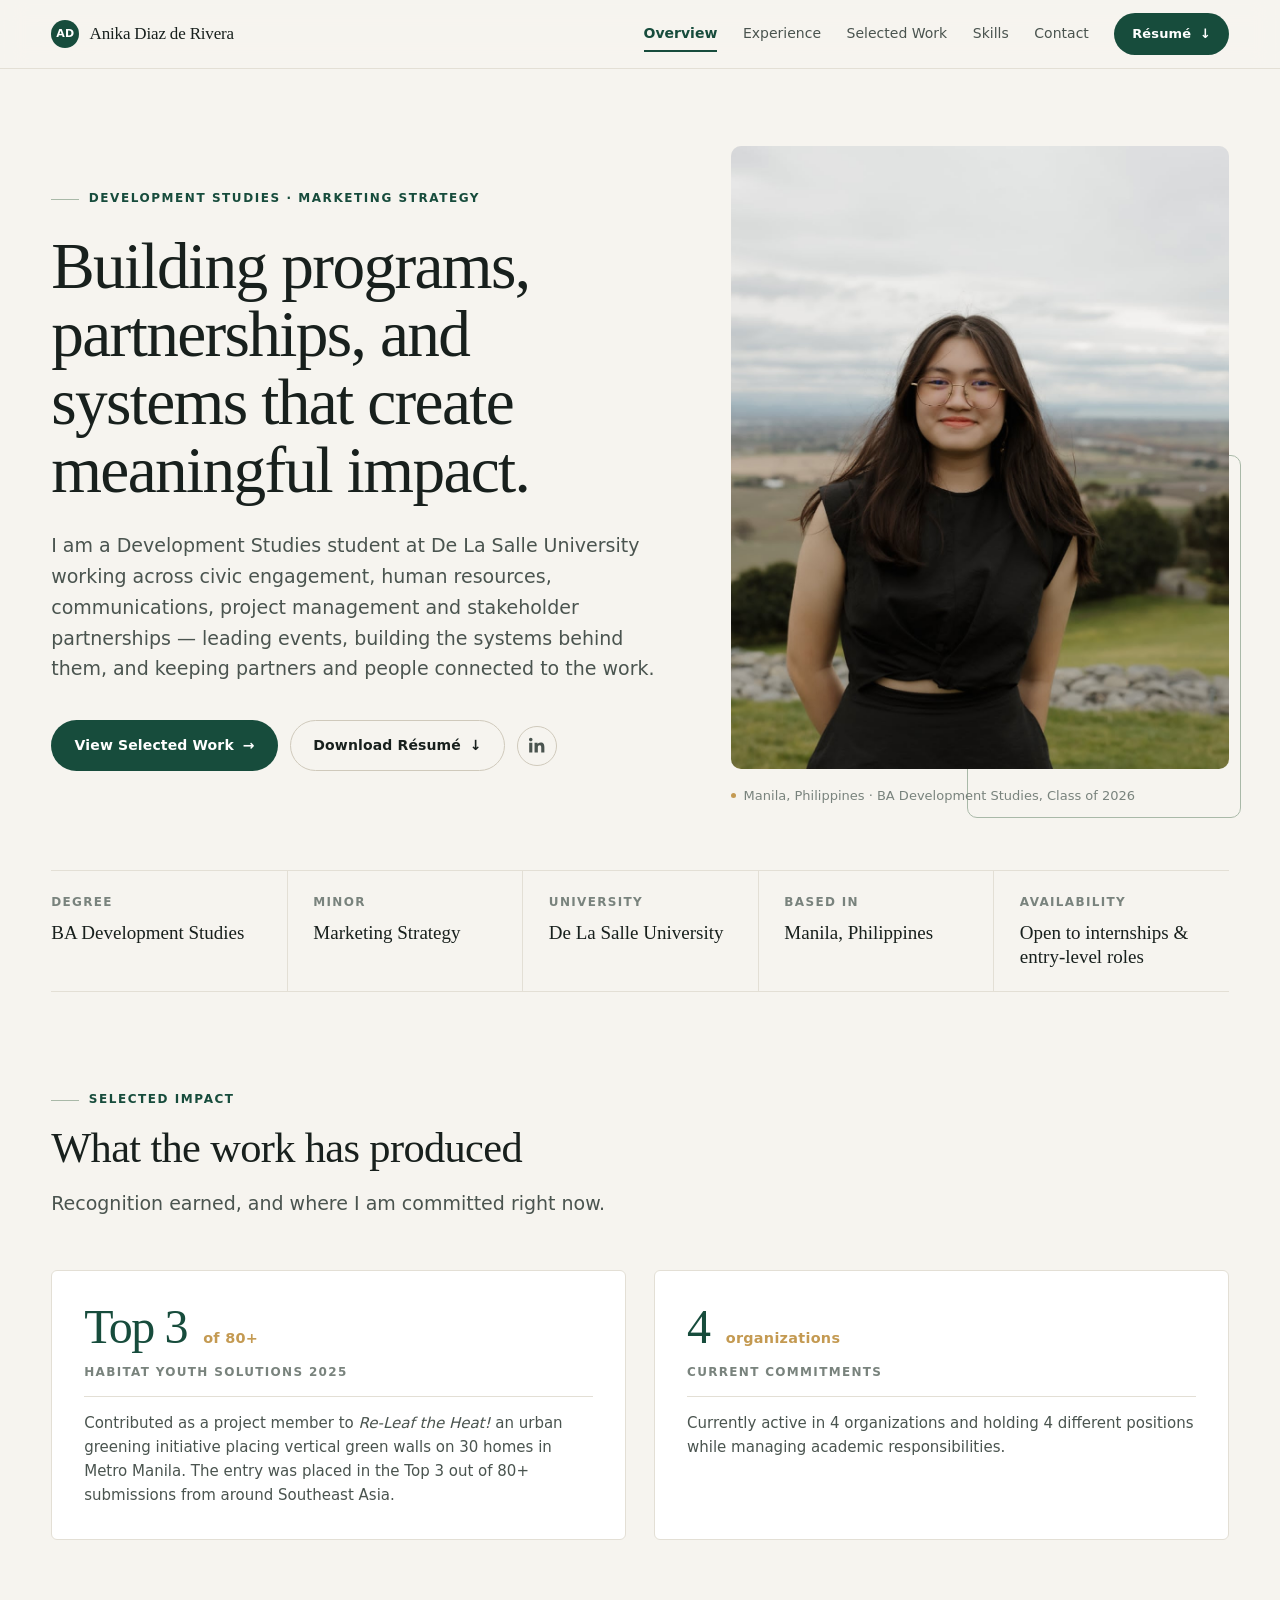
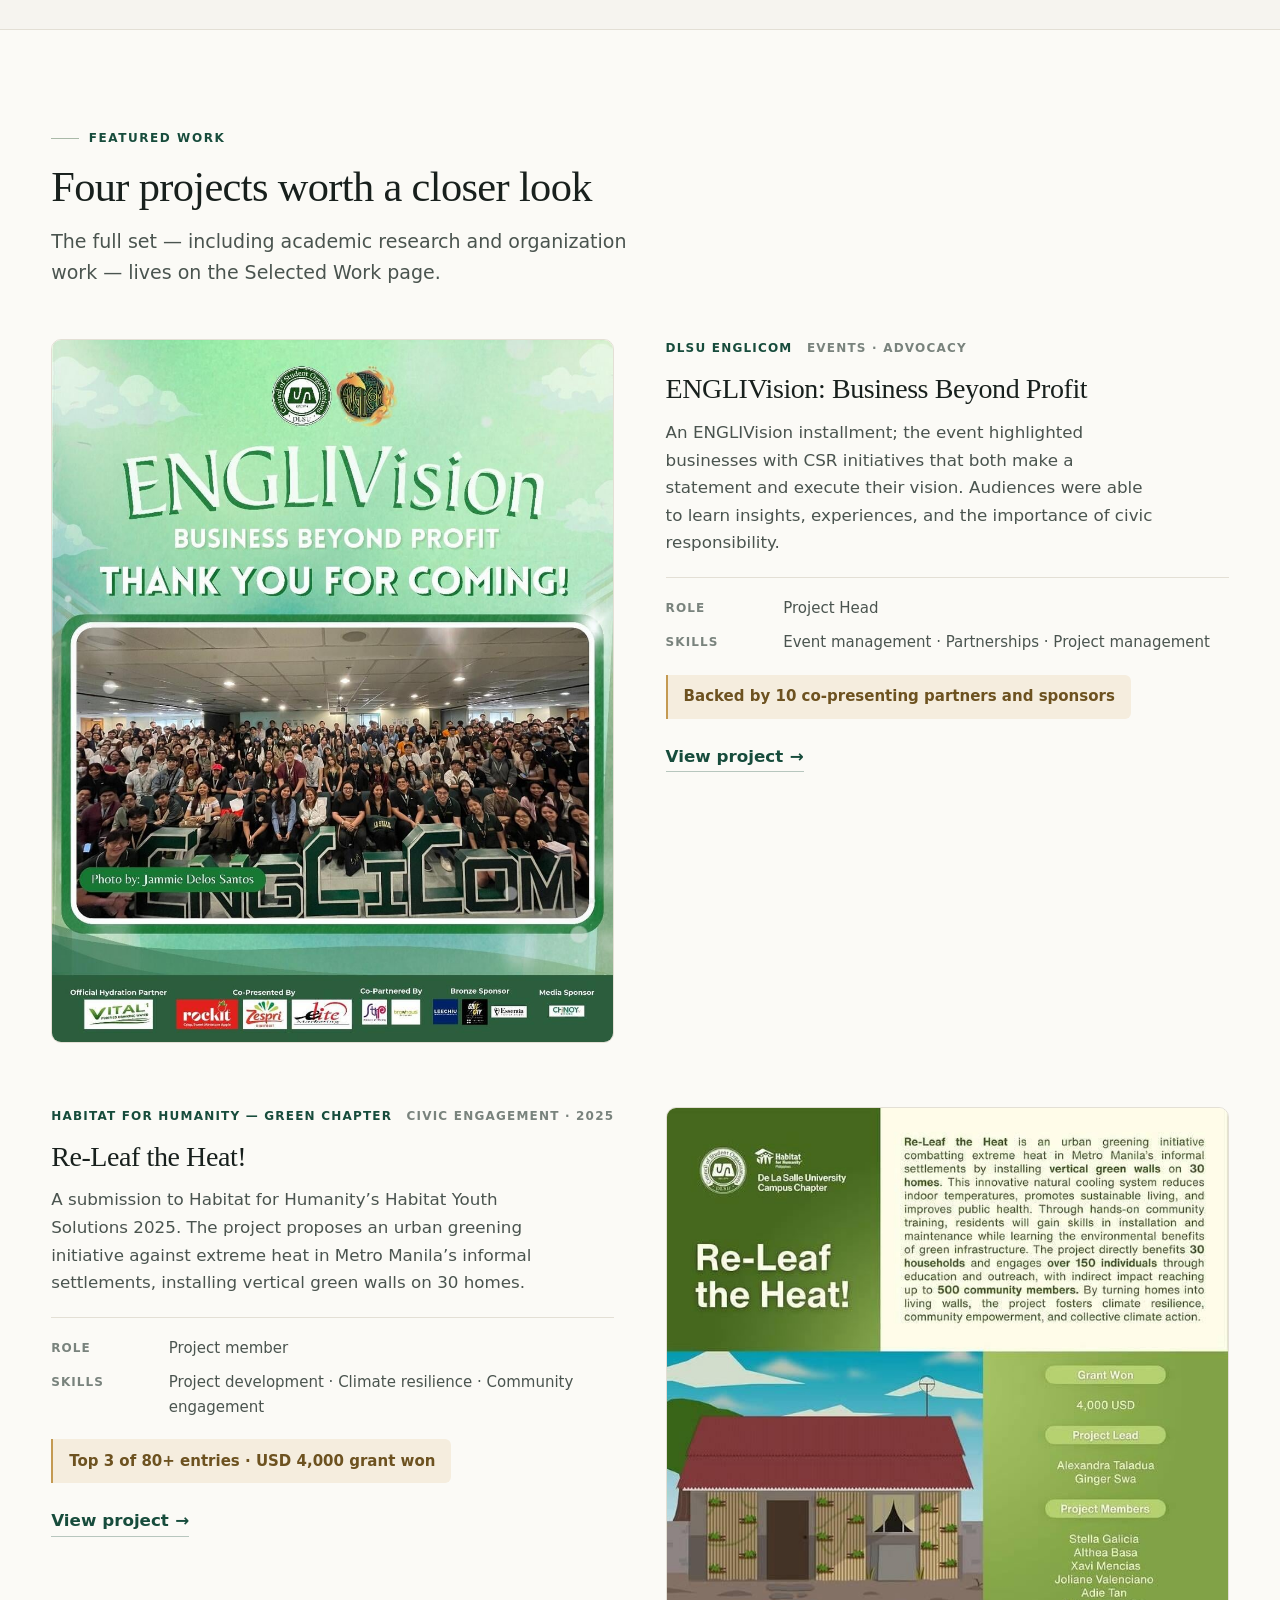
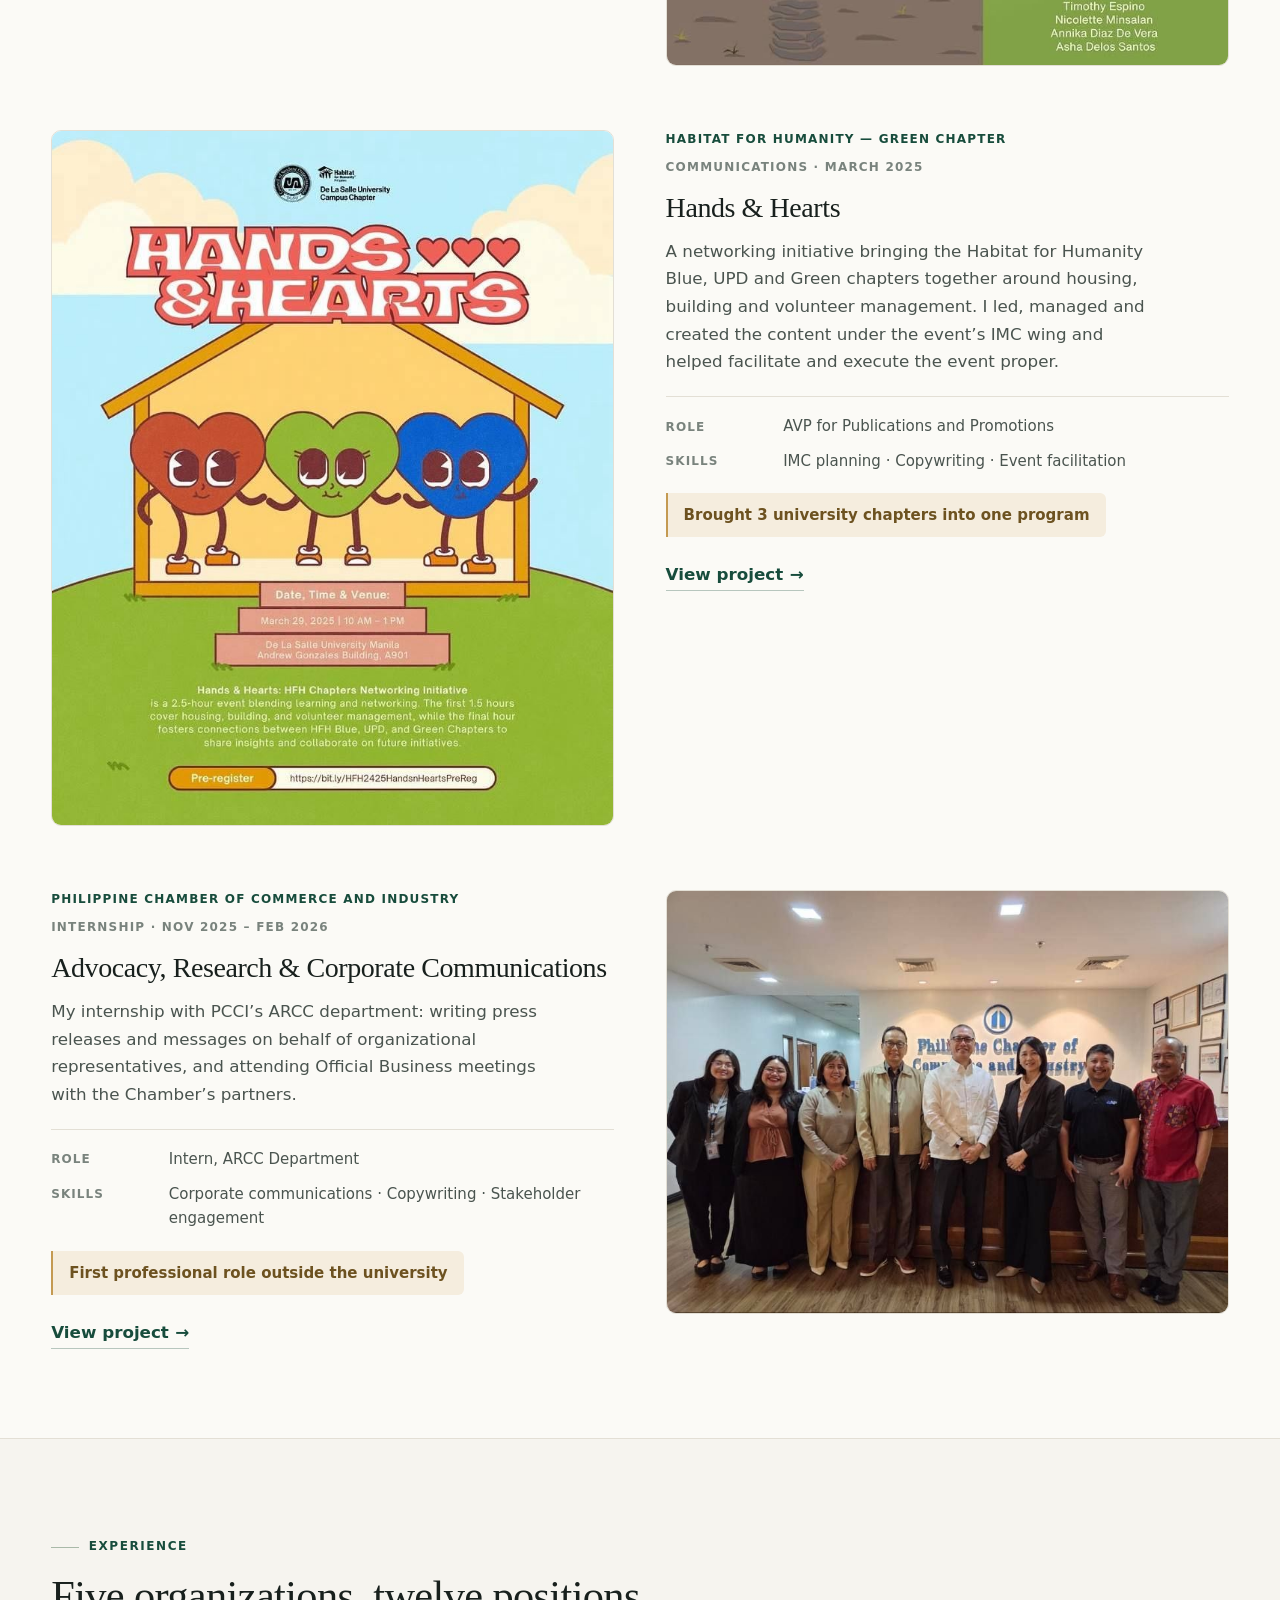
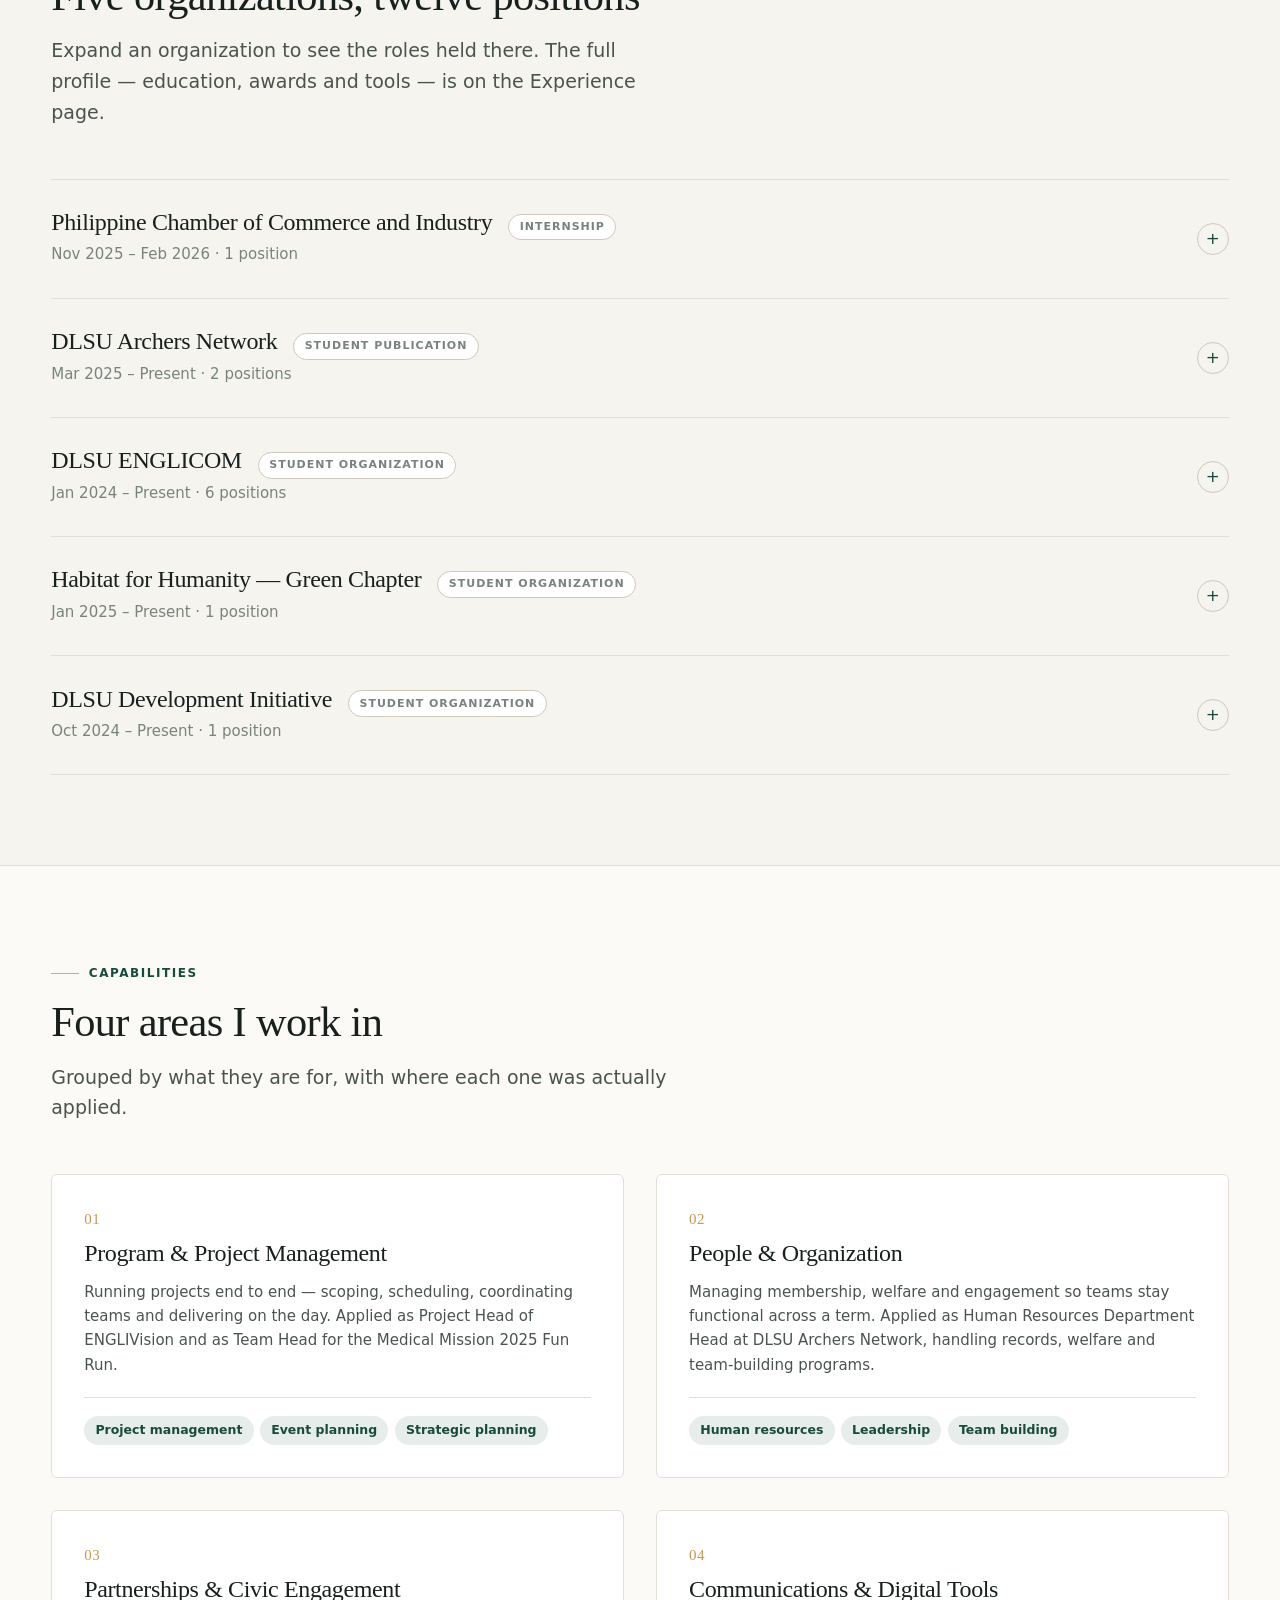
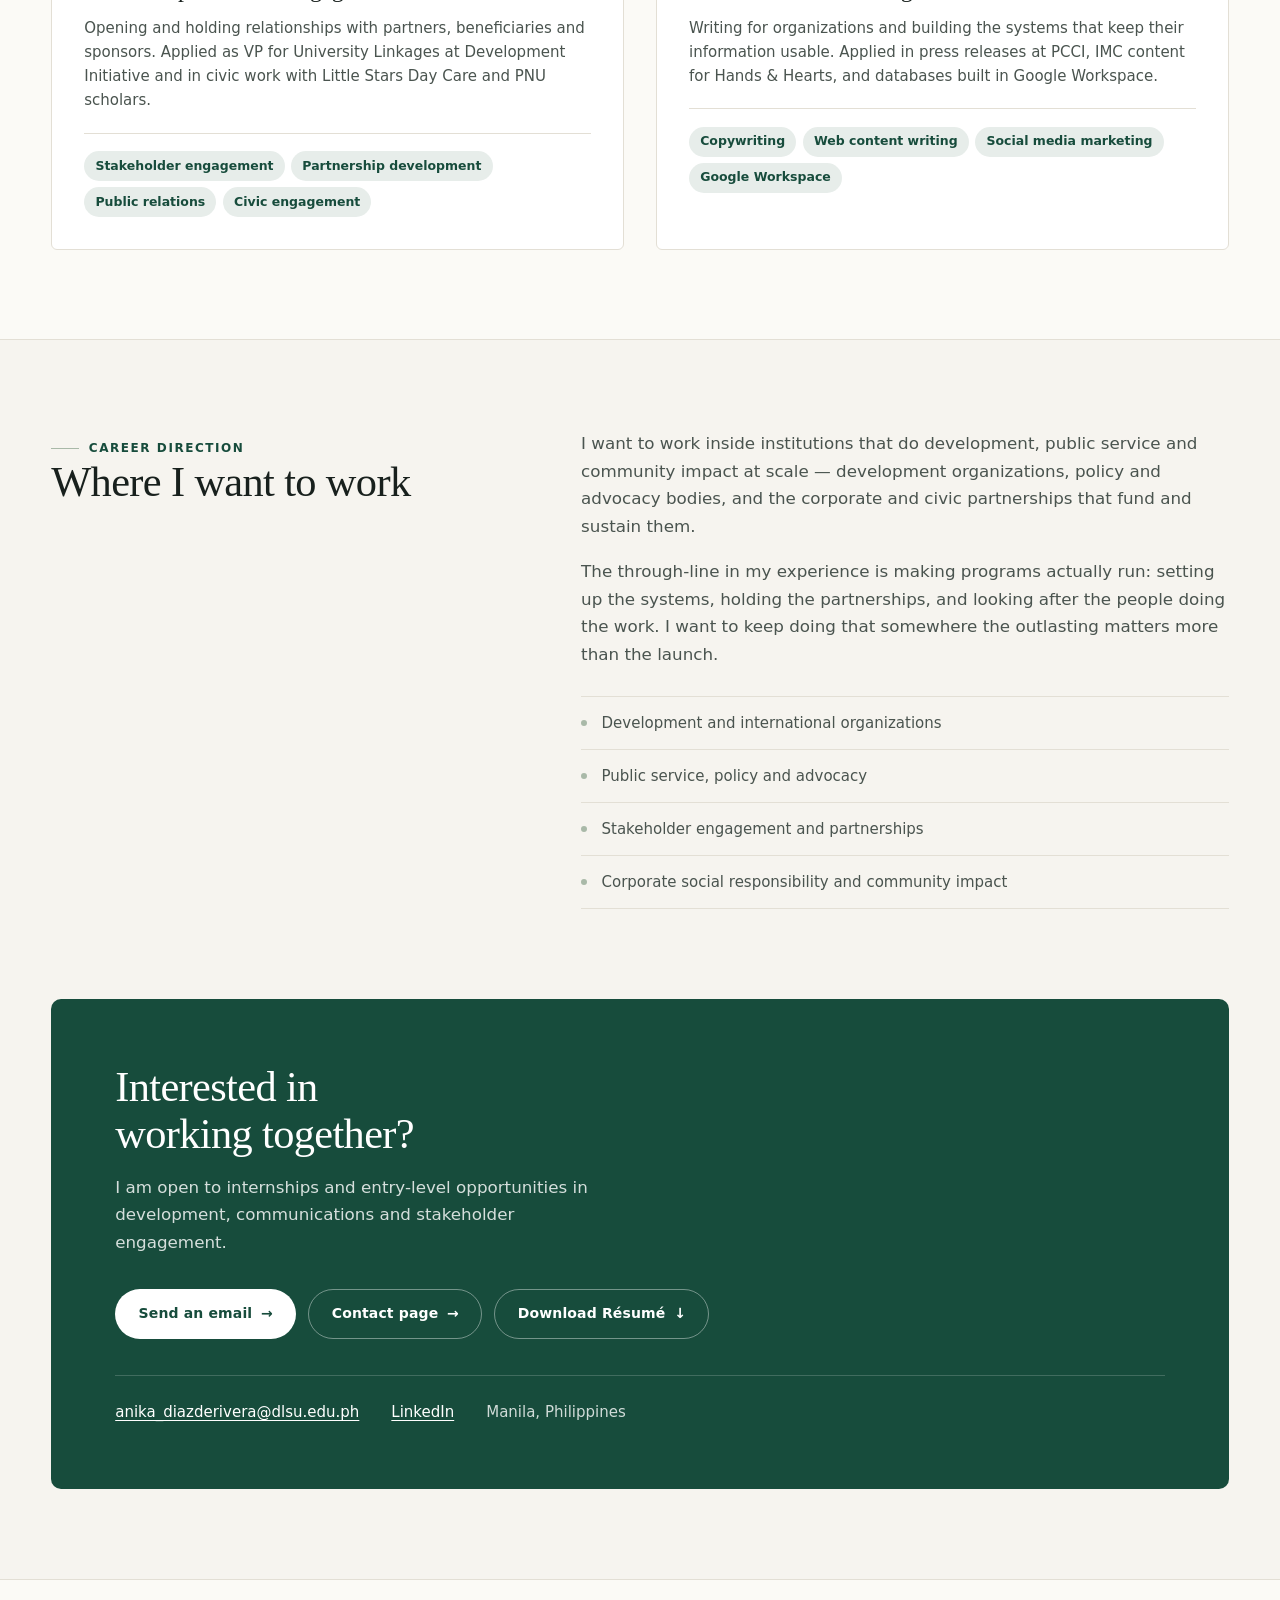
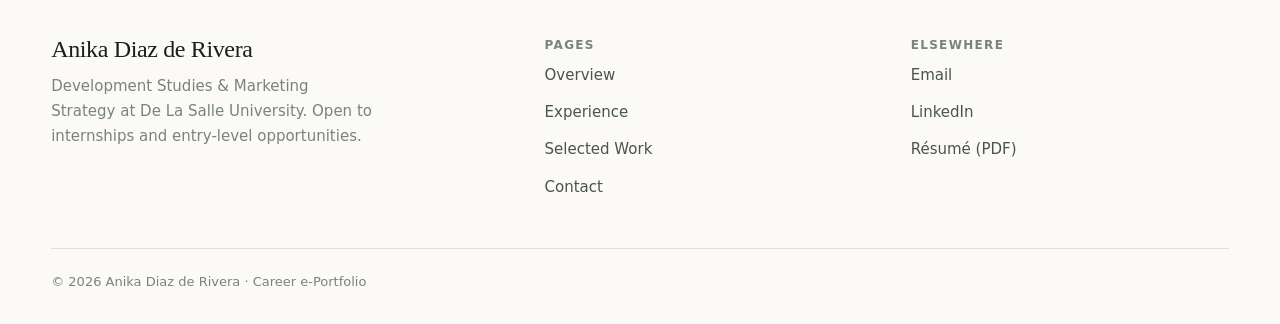
==== commit ed750296: "Apply Anika's content revisions Overview / Selected impact:   - Re-Leaf copy rewritten; entry descri" ====
--- a/index.html
+++ b/index.html
@@ -127,8 +127,7 @@
         <div class="section-head reveal">
           <p class="eyebrow">Selected impact</p>
           <h2>What the work has produced</h2>
-          <p class="lede">Four outcomes that show how I work — across advocacy, operations,
-            partnerships and people.</p>
+          <p class="lede">Recognition earned, and where I am committed right now.</p>
         </div>
 
         <div class="impact-grid">
@@ -136,39 +135,18 @@
             <p class="impact__figure">Top 3 <small>of 80+</small></p>
             <p class="impact__label">Habitat Youth Solutions 2025</p>
             <p class="impact__body">
-              Contributed as a project member to <em>Re-Leaf the Heat!</em>, an urban greening
+              Contributed as a project member to <em>Re-Leaf the Heat!</em> an urban greening
               initiative placing vertical green walls on 30 homes in Metro Manila. The entry
-              placed in the Top 3 of more than 80 submissions and won a USD 4,000 grant.
+              was placed in the Top 3 out of 80+ submissions from around Southeast Asia.
             </p>
           </article>
 
           <article class="impact reveal" style="--d:80ms">
-            <p class="impact__figure">10 <small>partners</small></p>
-            <p class="impact__label">Flagship conference</p>
+            <p class="impact__figure">4 <small>organizations</small></p>
+            <p class="impact__label">Current commitments</p>
             <p class="impact__body">
-              Led <em>ENGLIVision: Business Beyond Profit</em> as Project Head, from planning
-              through execution — a capacity-audience conference backed by ten co-presenting
-              partners and sponsors.
-            </p>
-          </article>
-
-          <article class="impact reveal" style="--d:160ms">
-            <p class="impact__figure">2 <small>databases</small></p>
-            <p class="impact__label">Institutional coordination</p>
-            <p class="impact__body">
-              Built Development Initiative&rsquo;s internal and external databases so the
-              organization could communicate, link and collaborate with partners inside and
-              outside De La Salle University without rebuilding contacts each term.
-            </p>
-          </article>
-
-          <article class="impact reveal" style="--d:240ms">
-            <p class="impact__figure">5 <small>organizations</small></p>
-            <p class="impact__label">People and organization</p>
-            <p class="impact__body">
-              As Human Resources Department Head at DLSU Archers Network I manage membership
-              records, welfare and engagement — one of twelve positions held across five
-              organizations since 2024.
+              Currently active in 4 organizations and holding 4 different positions while
+              managing academic responsibilities.
             </p>
           </article>
         </div>
@@ -196,9 +174,10 @@
               <p class="work__kicker"><b>DLSU ENGLICOM</b> <span>Events · Advocacy</span></p>
               <h3 class="work__title">ENGLIVision: Business Beyond Profit</h3>
               <p class="work__summary">
-                ENGLICOM&rsquo;s flagship conference on business that serves more than profit.
-                I led it as Project Head — planning, partner line-up and execution on the day —
-                and it ran to a capacity audience.
+                An ENGLIVision installment; the event highlighted businesses with CSR
+                initiatives that both make a statement and execute their vision. Audiences
+                were able to learn insights, experiences, and the importance of civic
+                responsibility.
               </p>
               <dl class="work__facts">
                 <div><dt>Role</dt><dd>Project Head</dd></div>
@@ -222,10 +201,9 @@
               <p class="work__kicker"><b>Habitat for Humanity — Green Chapter</b> <span>Civic engagement · 2025</span></p>
               <h3 class="work__title">Re-Leaf the Heat!</h3>
               <p class="work__summary">
-                An urban greening initiative against extreme heat in Metro Manila&rsquo;s informal
-                settlements, installing vertical green walls on 30 homes. It directly benefits
-                30 households and engages over 150 individuals, with indirect impact reaching
-                up to 500 community members.
+                A submission to Habitat for Humanity&rsquo;s Habitat Youth Solutions 2025. The
+                project proposes an urban greening initiative against extreme heat in Metro
+                Manila&rsquo;s informal settlements, installing vertical green walls on 30 homes.
               </p>
               <dl class="work__facts">
                 <div><dt>Role</dt><dd>Project member</dd></div>
@@ -358,13 +336,12 @@
               <div>
                 <div class="tl-roles">
                   <div class="tl-role">
-                    <!-- CHECK: the CV says Sep 2025; the e-portfolio document says Aug 2025. Using Aug 2025. -->
-                    <p class="tl-dates">Aug 2025 – Present</p>
+                    <p class="tl-dates">Sep 2025 – Present</p>
                     <div>
                       <h4>Human Resources Department Head</h4>
                       <ul class="tl-points">
                         <li>Plans and executes events that build staffers&rsquo; work ethic, welfare, engagement and involvement in the organization.</li>
-                        <li>Manages staffer membership end to end — status, grades and related records.</li>
+                        <li>Manages staffer membership end to end — status and related records.</li>
                       </ul>
                     </div>
                   </div>
@@ -414,9 +391,6 @@
                     </div>
                   </div>
                   <div class="tl-role">
-                    <!-- CHECK: source document reads "September 2025 – April 2025", which ends
-                         before it starts. Corrected to Sep 2024 – Apr 2025, the only reading
-                         that fits the academic year. Confirm this is right. -->
                     <p class="tl-dates">Sep 2024 – Apr 2025</p>
                     <div>
                       <h4>Committee Coordinator for Civics</h4>
@@ -437,8 +411,6 @@
                     </div>
                   </div>
                   <div class="tl-role">
-                    <!-- CHECK: the CV calls this "Chinese New Year 2023"; the e-portfolio
-                         document dates it Jan–Feb 2024. Using 2024. -->
                     <p class="tl-dates">Jan 2024 – Feb 2024</p>
                     <div>
                       <h4>Assistant Team Head for Public Relations</h4>
@@ -456,7 +428,7 @@
                 <span>
                   <span class="tl-org">
                     <span class="tl-name">Habitat for Humanity — Green Chapter</span>
-                    <span class="tl-kind">Volunteer organization</span>
+                    <span class="tl-kind">Student organization</span>
                   </span>
                   <span class="tl-summary">Jan 2025 – Present · 1 position</span>
                 </span>
@@ -503,7 +475,7 @@
                     <div>
                       <h4>Vice President for University Linkages</h4>
                       <ul class="tl-points">
-                        <li>Built the organization&rsquo;s internal and external databases for easier communication, linking and collaboration with organizations inside and outside DLSU.</li>
+                        <li>Built the organization&rsquo;s external databases for easier communication, linking and collaboration with organizations inside DLSU.</li>
                         <li>Manages online campaigns on careers in Development Studies and the Philippines&rsquo; progress toward the UN Sustainable Development Goals.</li>
                         <li>Facilitates public engagement and promotion in the organization&rsquo;s recruitment among students, members and ambassadors.</li>
                       </ul>
@@ -550,7 +522,7 @@
             <p class="cap__body">
               Managing membership, welfare and engagement so teams stay functional across a
               term. Applied as Human Resources Department Head at DLSU Archers Network,
-              handling records, grades and team-building programs.
+              handling records, welfare and team-building programs.
             </p>
             <ul class="cap__skills">
               <li>Human resources</li>
--- a/styles.css
+++ b/styles.css
@@ -543,7 +543,9 @@
   display: grid;
   grid-template-columns: minmax(0, 1fr) minmax(0, 1fr);
   gap: clamp(1.75rem, 4vw, 3.5rem);
-  align-items: center;
+  /* images keep their natural height, so start-align rather than stranding the
+     copy halfway down a tall poster */
+  align-items: start;
 }
 
 .work:nth-child(even) .work__media { order: 2; }
@@ -556,10 +558,12 @@
   background: var(--surface-sunk);
 }
 
+/* natural proportions — event posters carry titles, dates and sponsor bars
+   that a fixed crop would cut off */
 .work__media img {
+  display: block;
   width: 100%;
-  aspect-ratio: 4 / 3;
-  object-fit: cover;
+  height: auto;
   transition: transform 600ms var(--ease);
 }
 
@@ -1019,11 +1023,9 @@
 .case__media:focus-visible { outline-offset: -3px; }
 
 .case__media img {
+  display: block;
   width: 100%;
-  aspect-ratio: 3 / 2;
-  object-fit: cover;
-  /* anchor to the top so tall event posters show their title, not a middle slice */
-  object-position: center top;
+  height: auto;
   transition: transform 600ms var(--ease);
 }
 
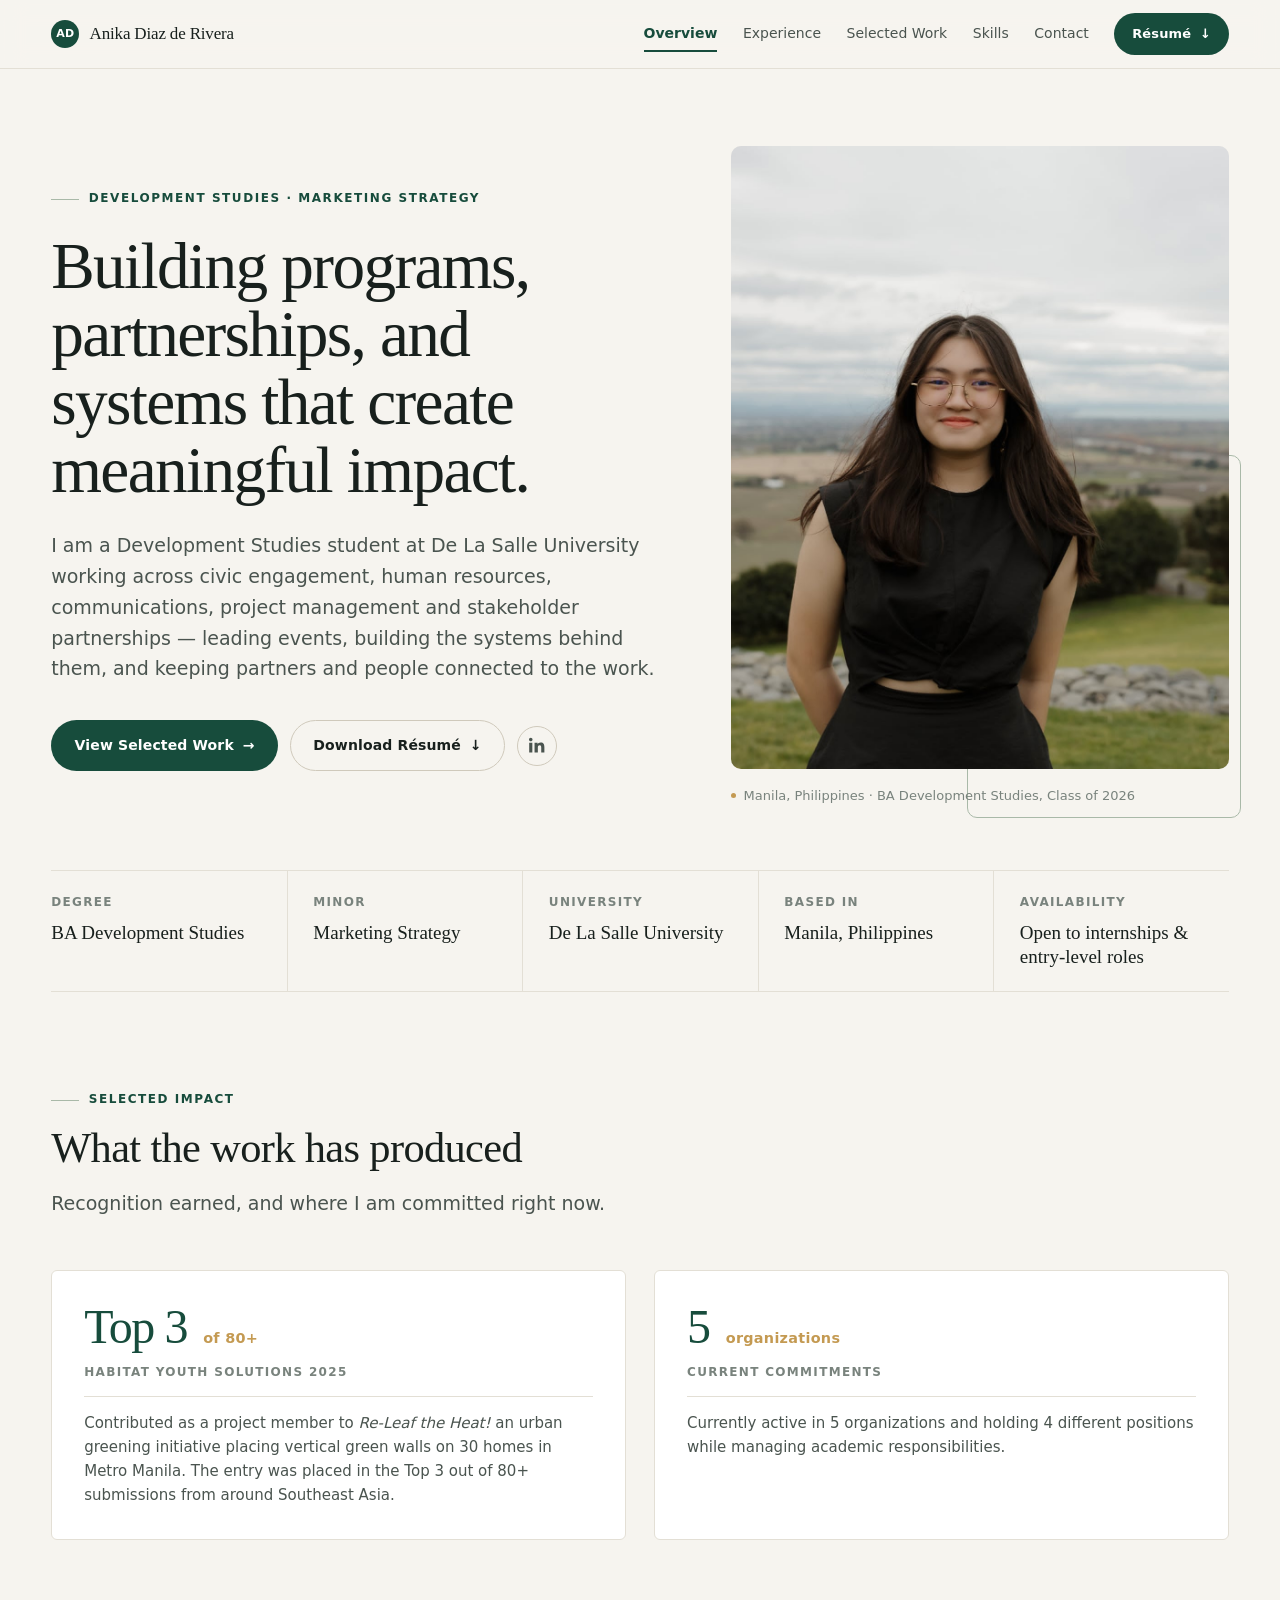
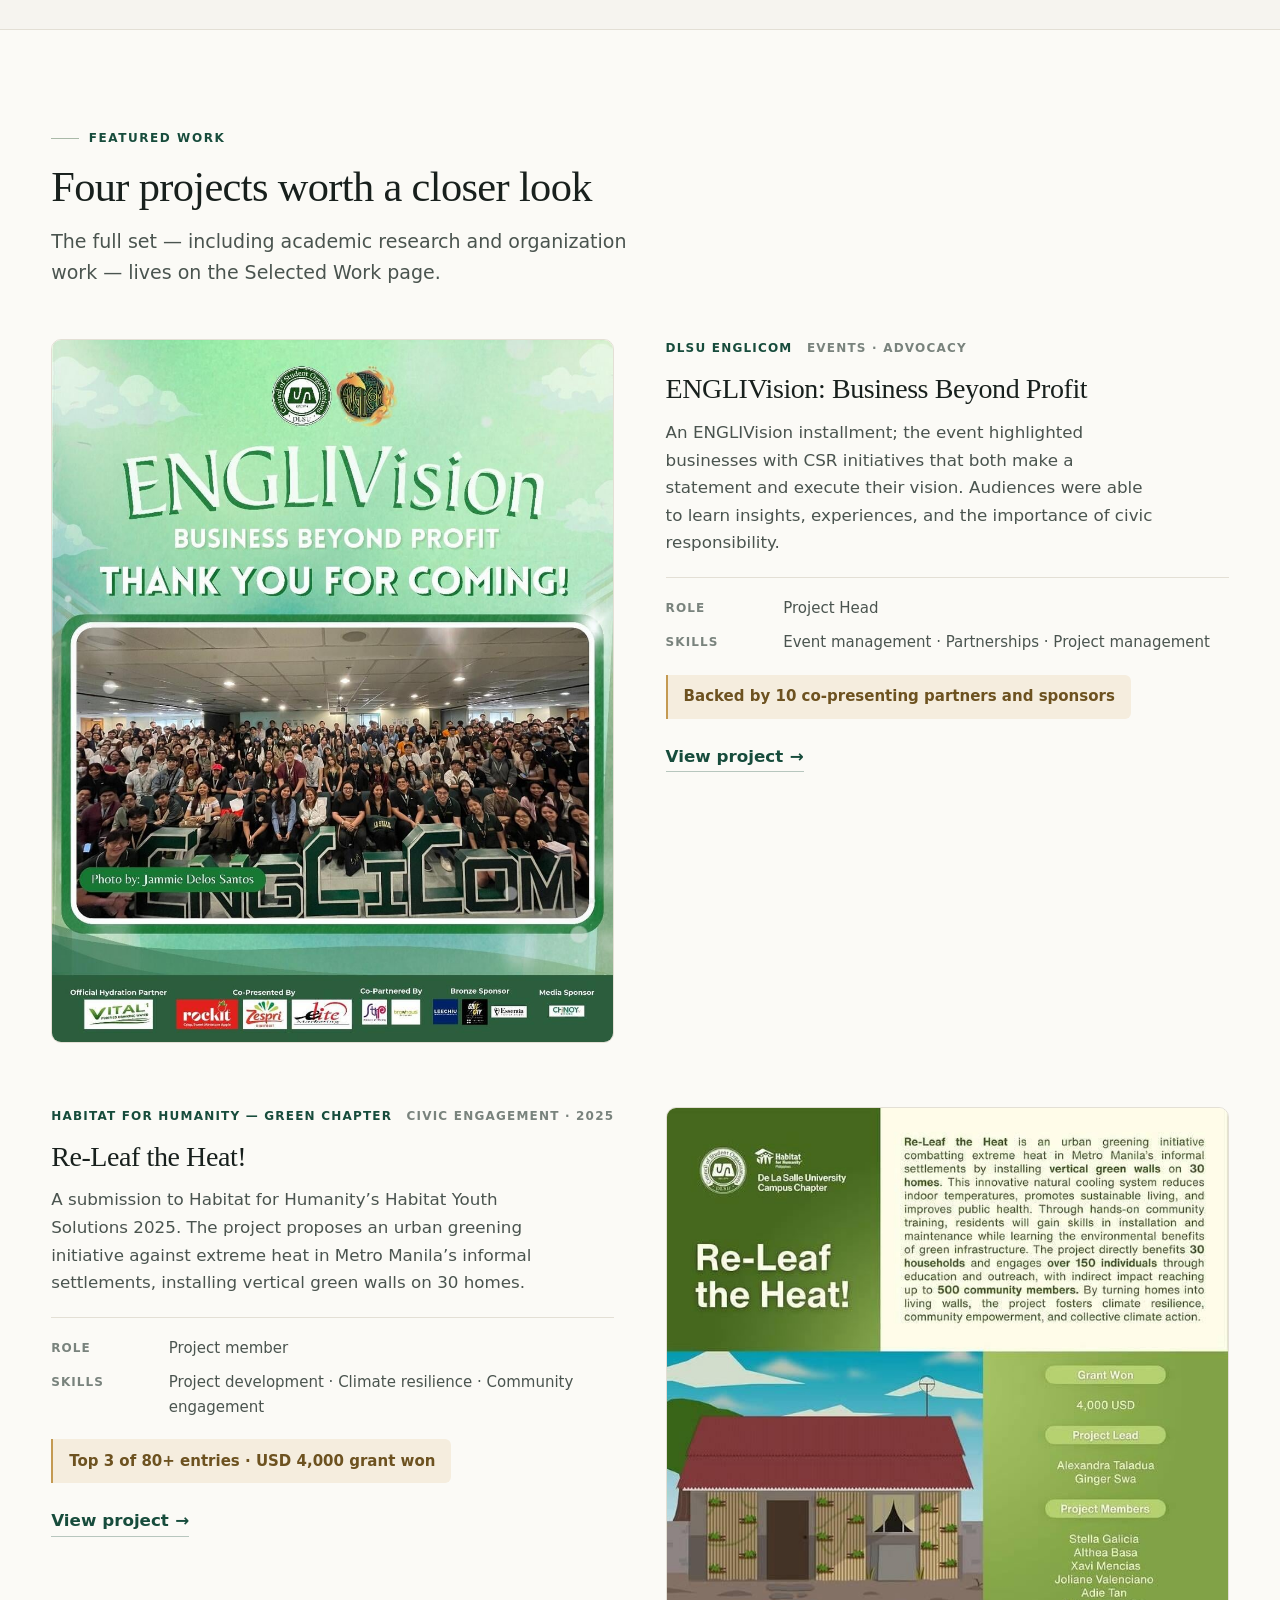
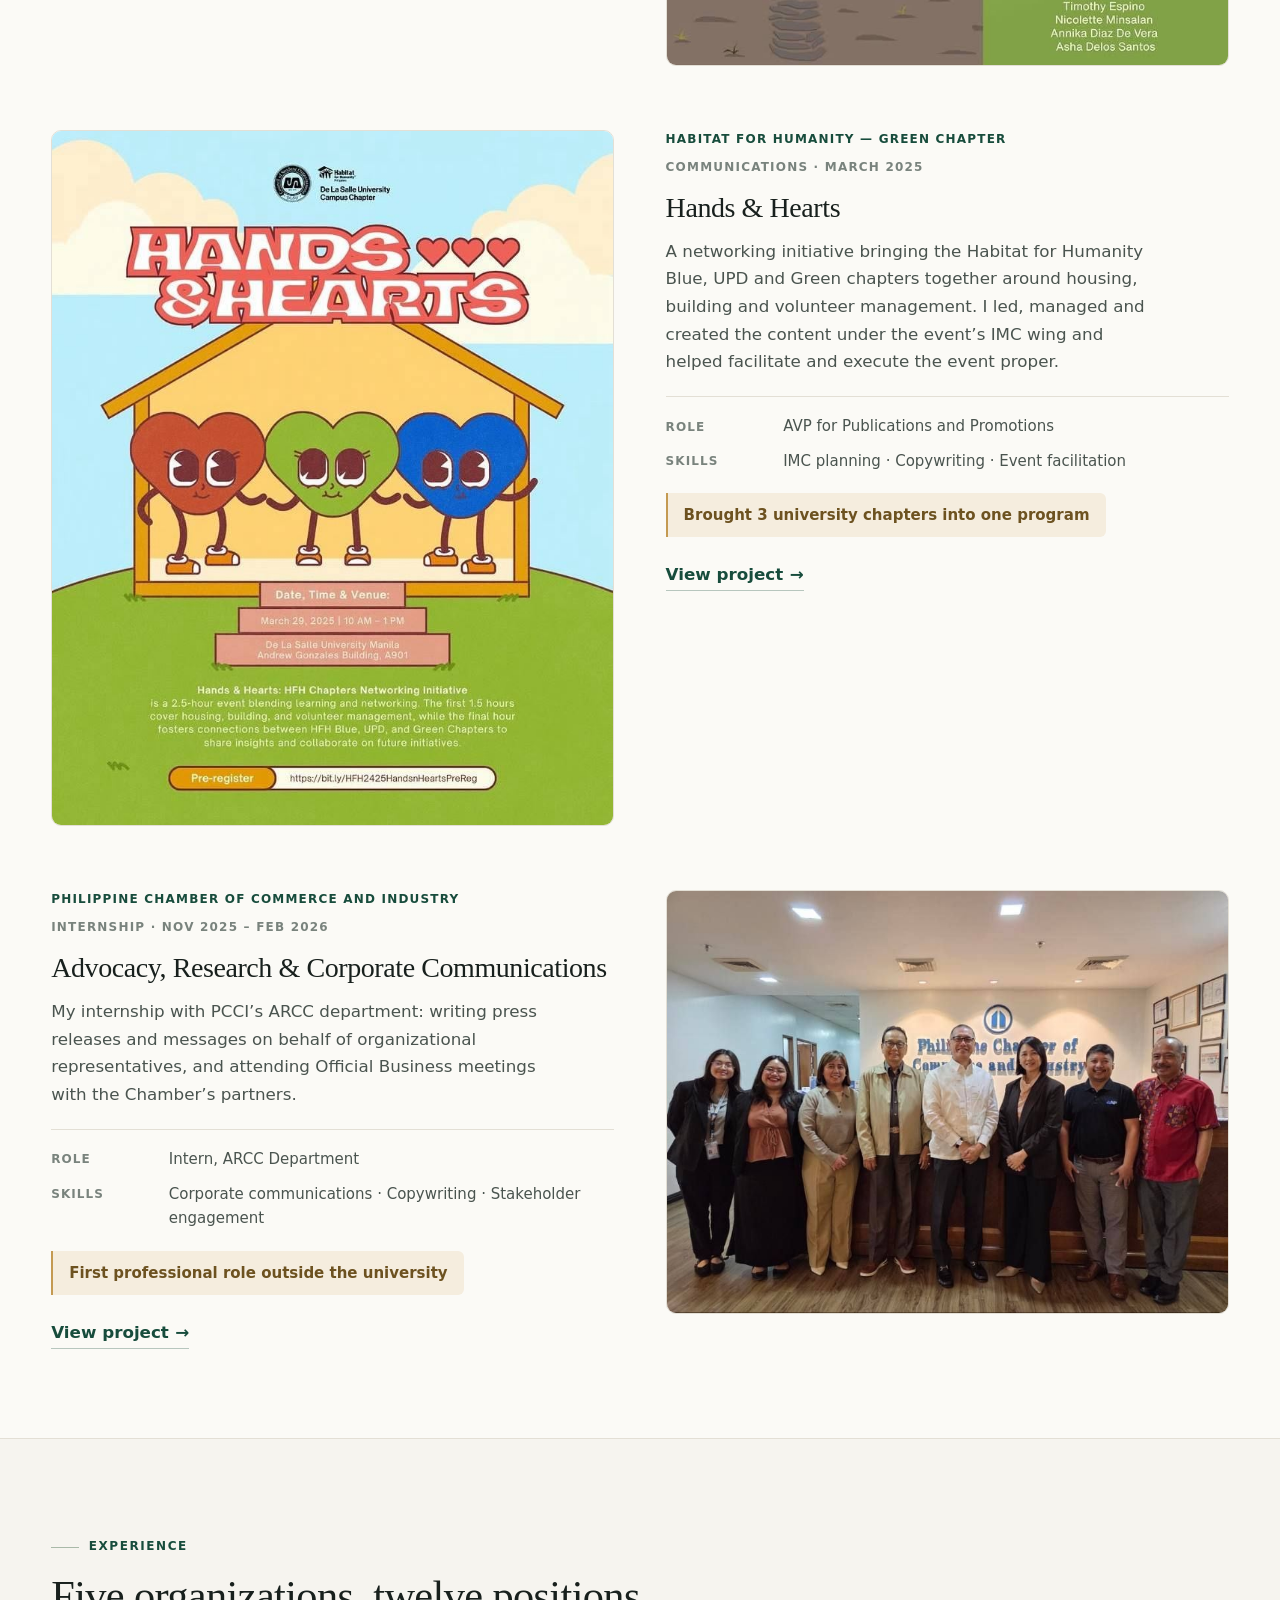
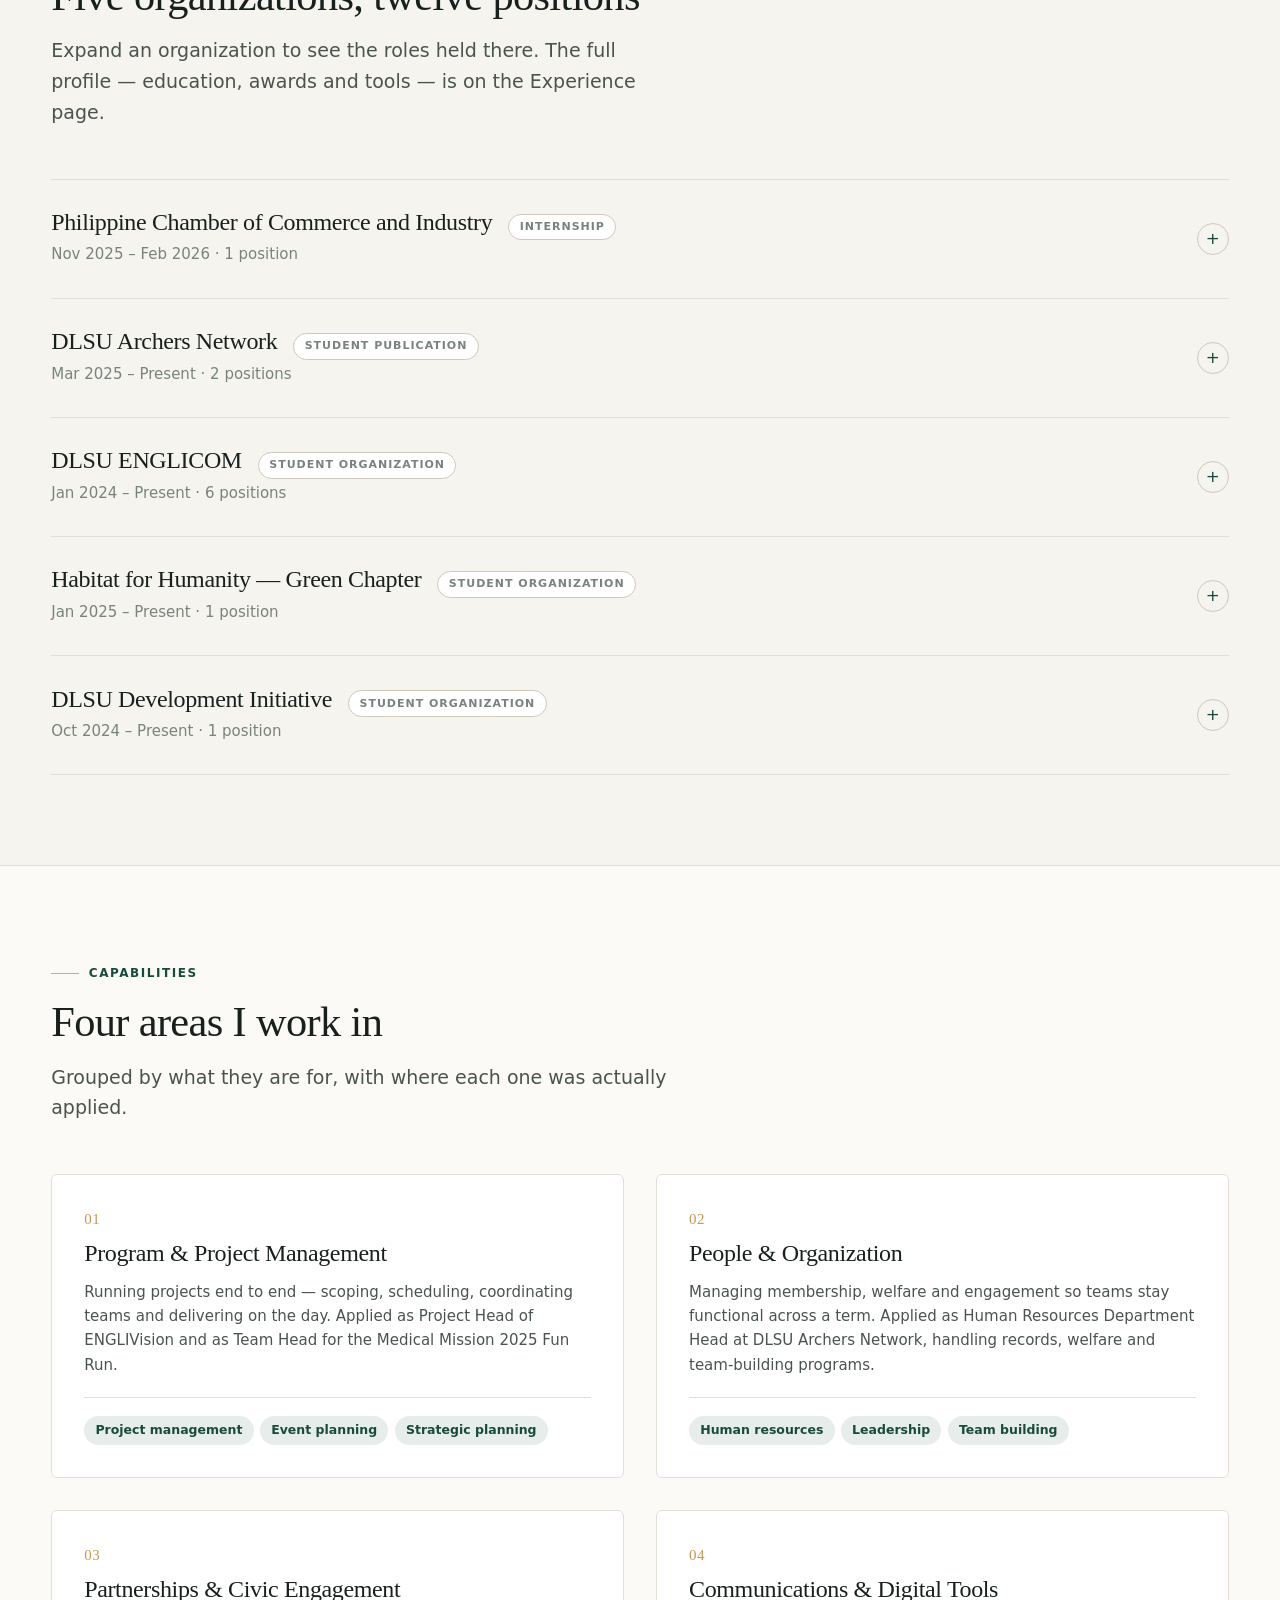
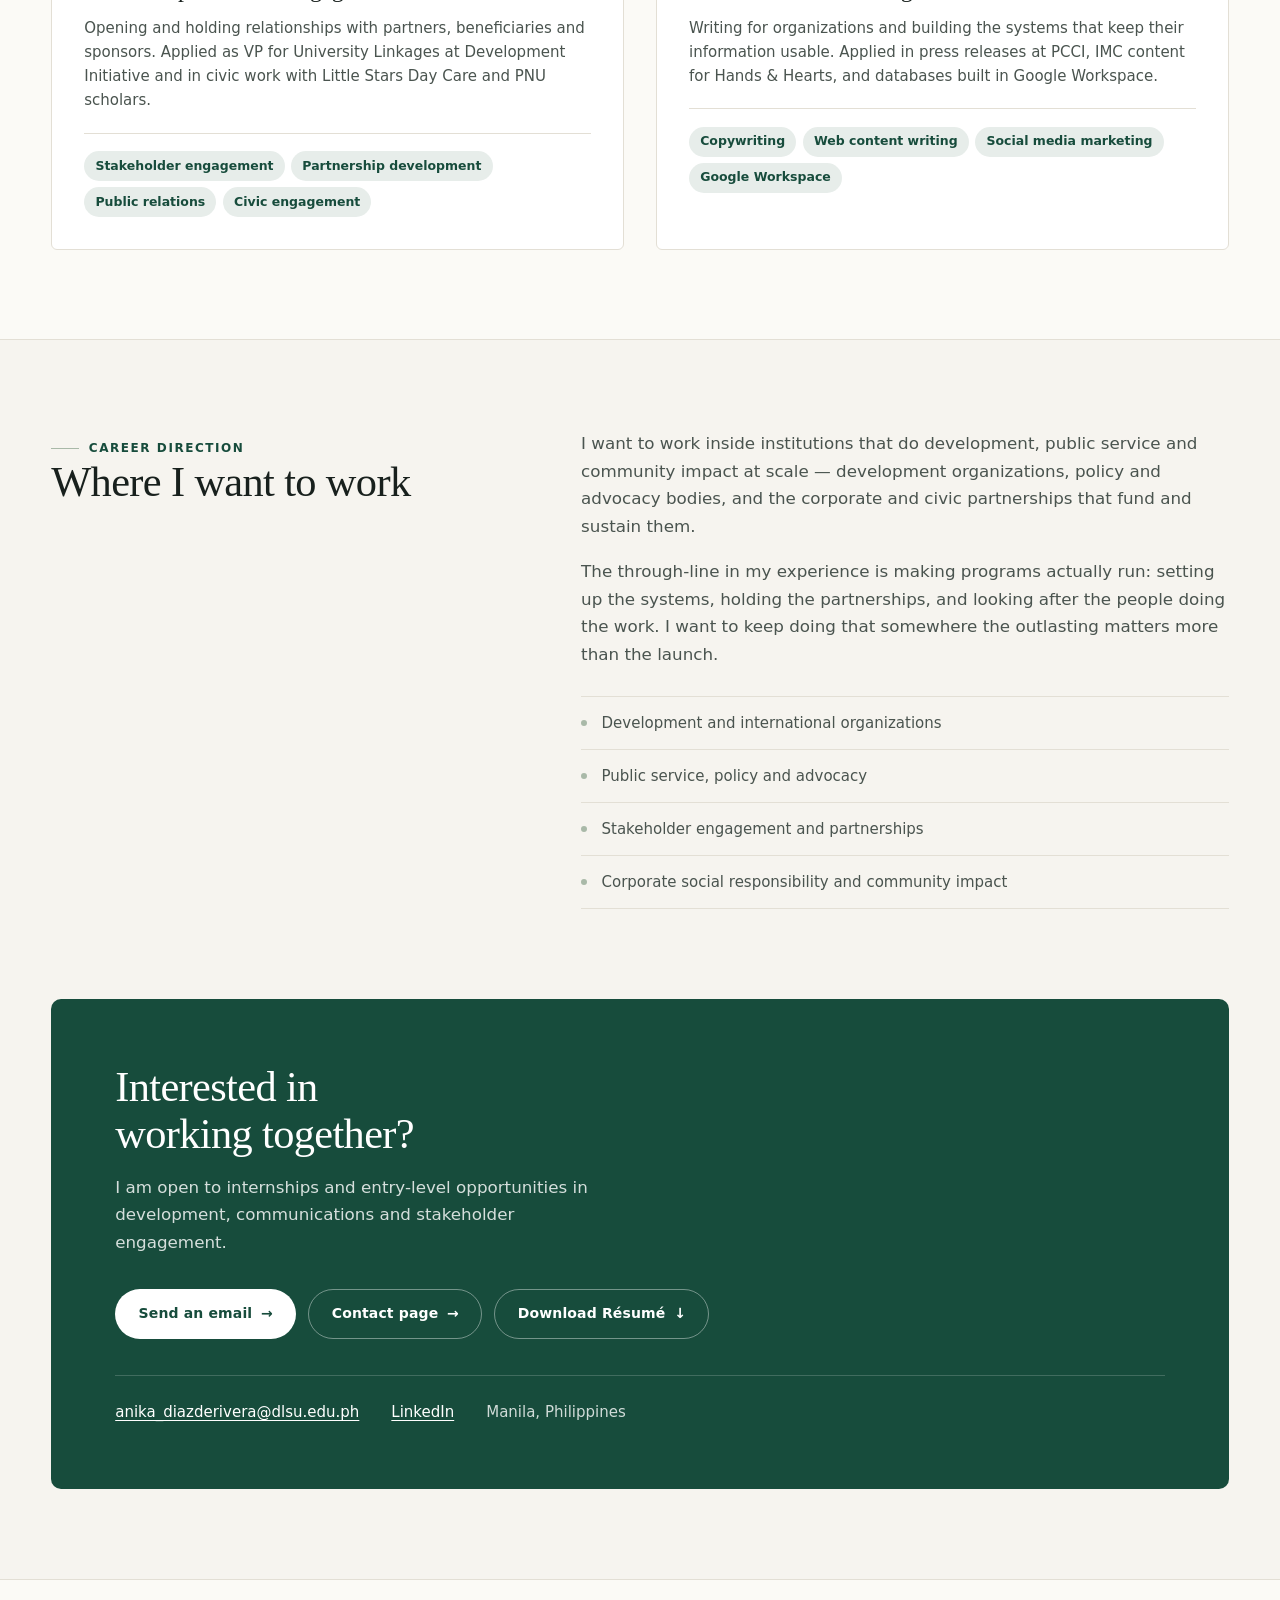
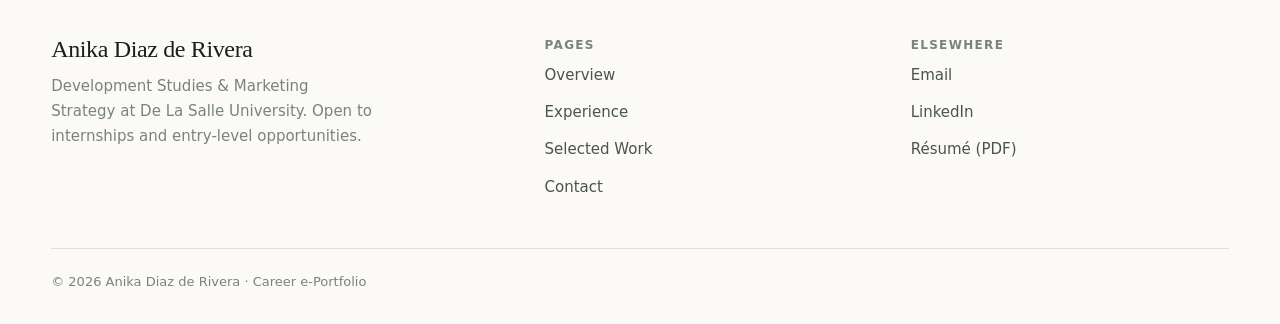
==== commit dd6fe517: "Waterfall layout for Selected Work; impact box back to 5 organizations Project cards now sit in real" ====
--- a/index.html
+++ b/index.html
@@ -142,10 +142,10 @@
           </article>
 
           <article class="impact reveal" style="--d:80ms">
-            <p class="impact__figure">4 <small>organizations</small></p>
+            <p class="impact__figure">5 <small>organizations</small></p>
             <p class="impact__label">Current commitments</p>
             <p class="impact__body">
-              Currently active in 4 organizations and holding 4 different positions while
+              Currently active in 5 organizations and holding 4 different positions while
               managing academic responsibilities.
             </p>
           </article>
--- a/styles.css
+++ b/styles.css
@@ -985,16 +985,26 @@
 
 .filter-status { margin-bottom: 1.5rem; font-size: var(--t-sm); color: var(--ink-3); }
 
+/* Waterfall layout. main.js distributes the cards into real column
+   containers and sets the column count, so expanding a card grows only its
+   own column — the neighbouring columns never shift. Without JS this stays
+   a single readable stack. */
 .case-grid {
   display: grid;
-  grid-template-columns: repeat(auto-fill, minmax(19rem, 1fr));
+  grid-template-columns: 1fr;
   gap: clamp(1.25rem, 2.5vw, 2rem);
   align-items: start;
 }
 
+.case-col {
+  display: grid;
+  gap: clamp(1.25rem, 2.5vw, 2rem);
+  align-content: start;
+  min-width: 0;
+}
+
 .case {
-  display: flex;
-  flex-direction: column;
+  display: block;
   background: var(--surface);
   border: 1px solid var(--border);
   border-radius: var(--radius-lg);
@@ -1031,10 +1041,10 @@
 
 .case:hover .case__media img { transform: scale(1.045); }
 
-.case__body { display: flex; flex-direction: column; flex: 1; padding: clamp(1.25rem, 2vw, 1.6rem); }
+.case__body { padding: clamp(1.25rem, 2vw, 1.6rem); }
 
 .case__tag {
-  align-self: flex-start;
+  display: inline-block;
   padding: 0.25rem 0.7rem;
   border-radius: 999px;
   background: var(--sage-tint);
@@ -1073,7 +1083,6 @@
   display: flex;
   flex-wrap: wrap;
   gap: 0.75rem;
-  margin-top: auto;
   padding-top: 1.25rem;
 }
 
